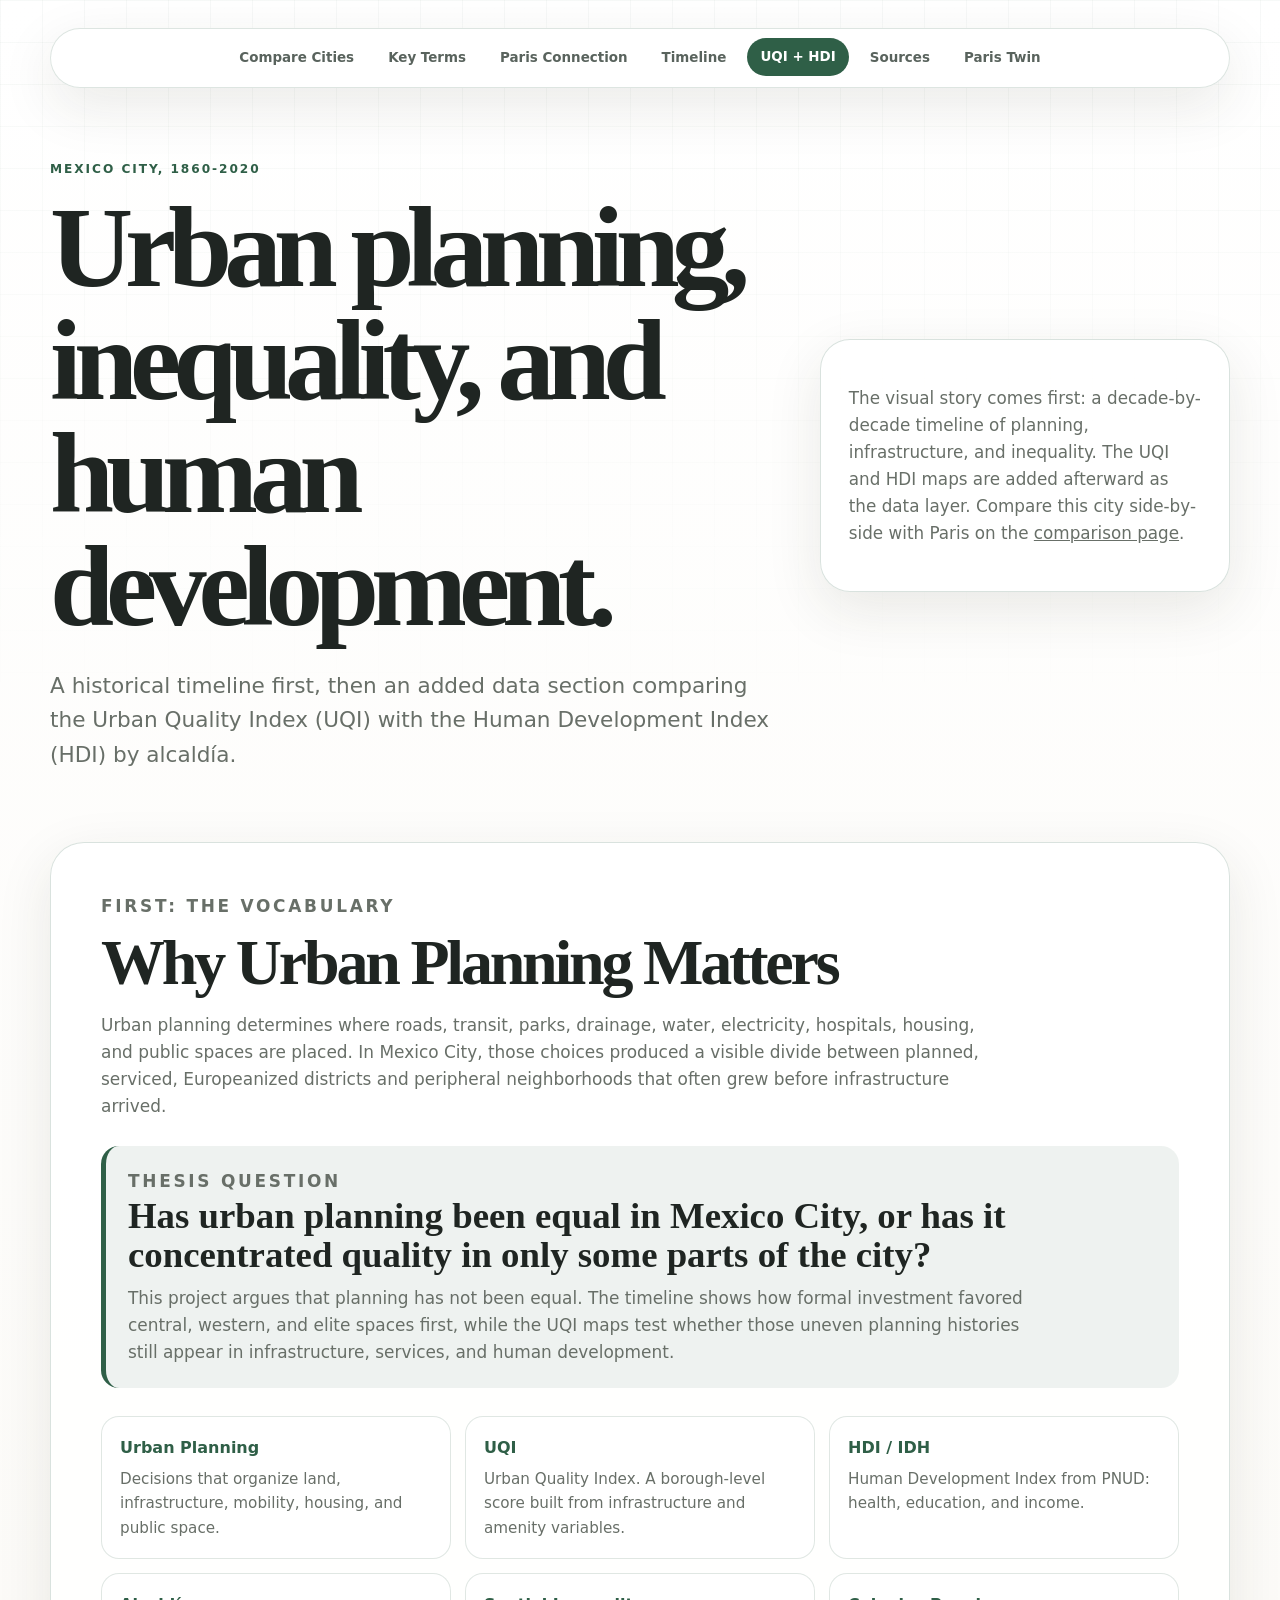
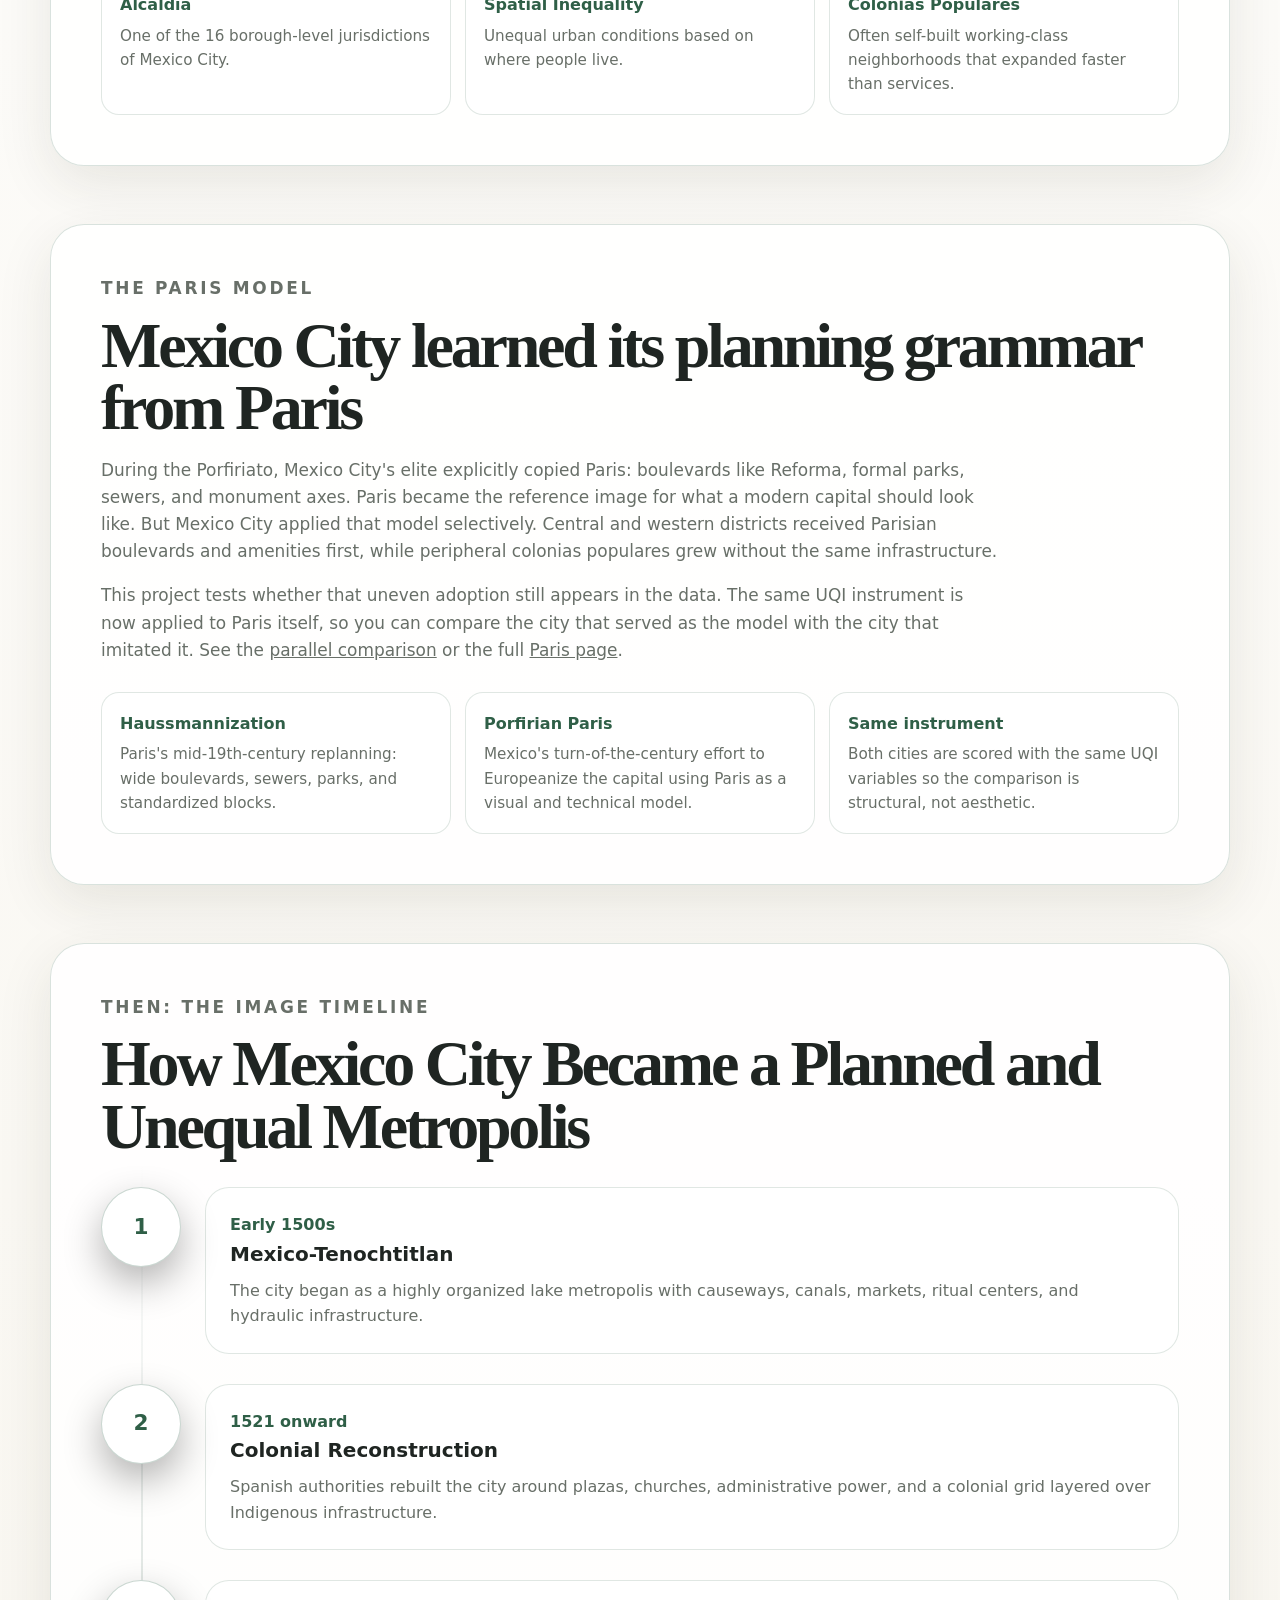
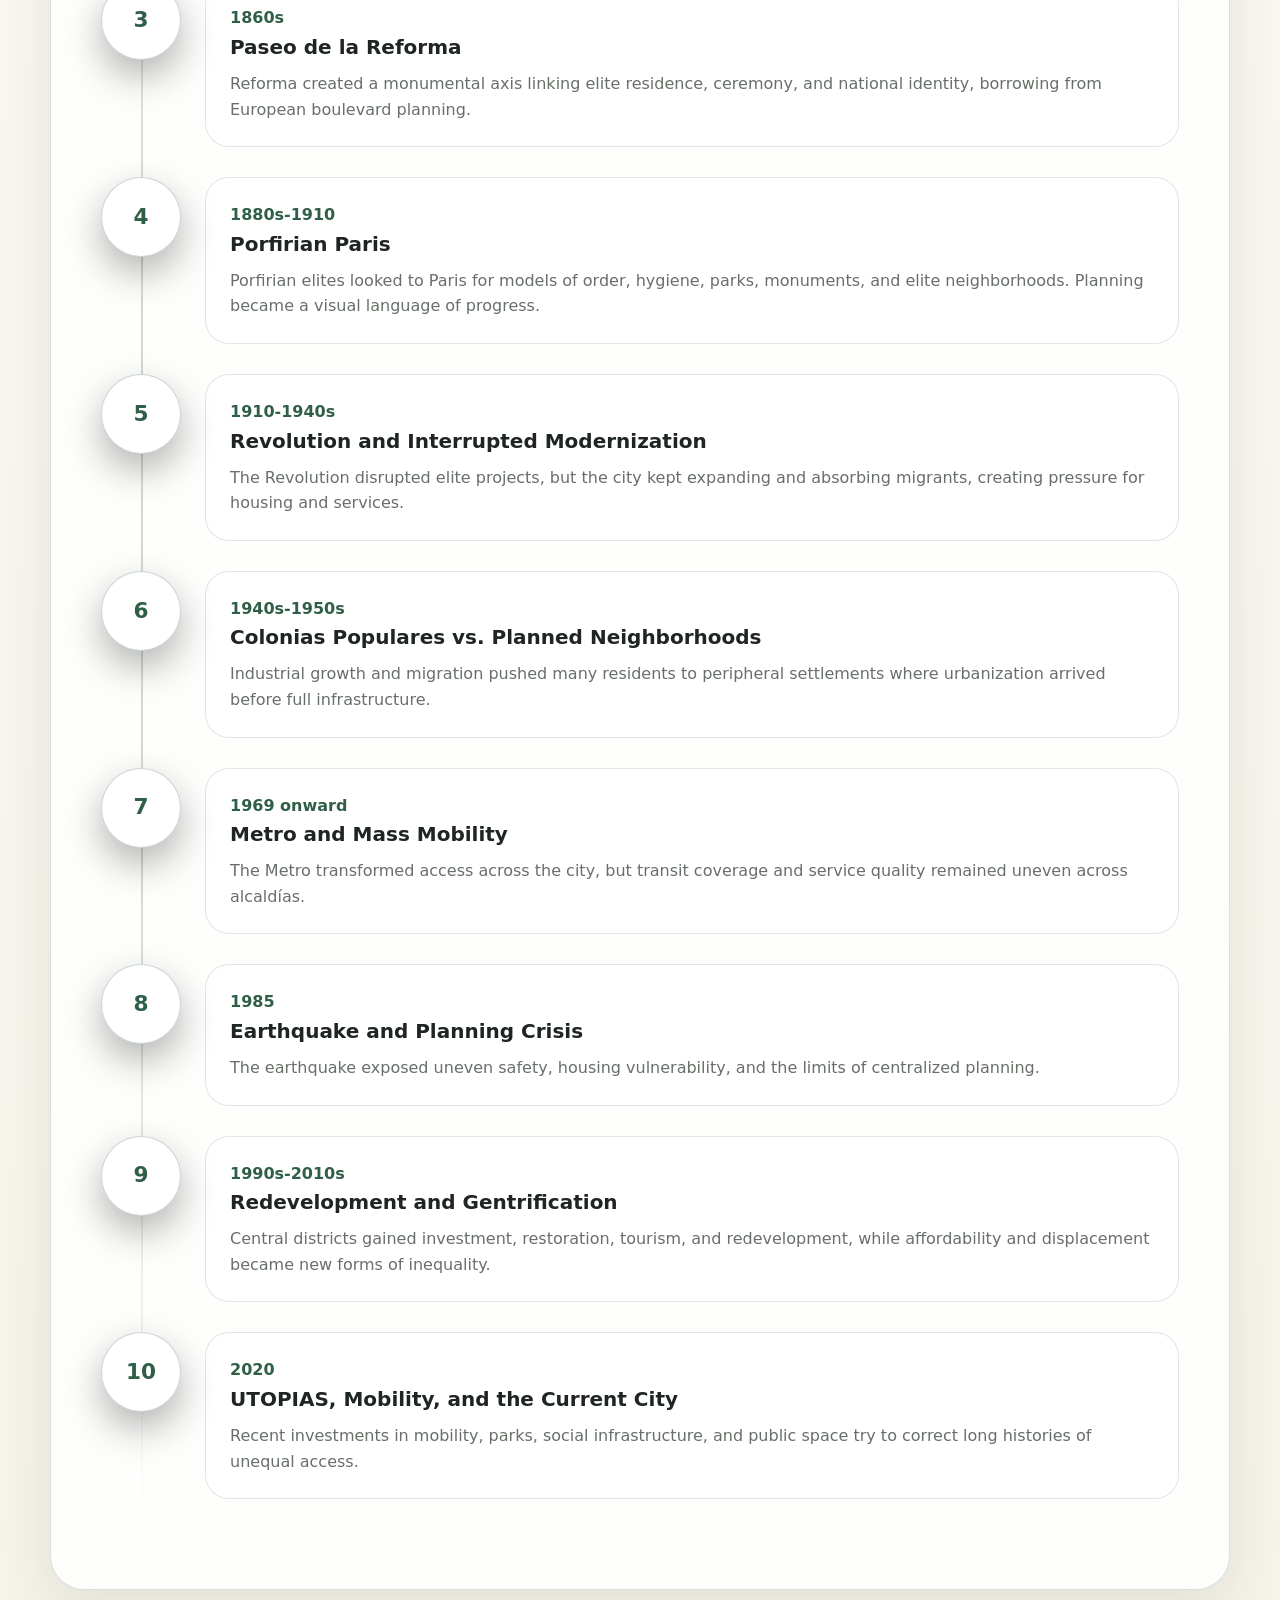
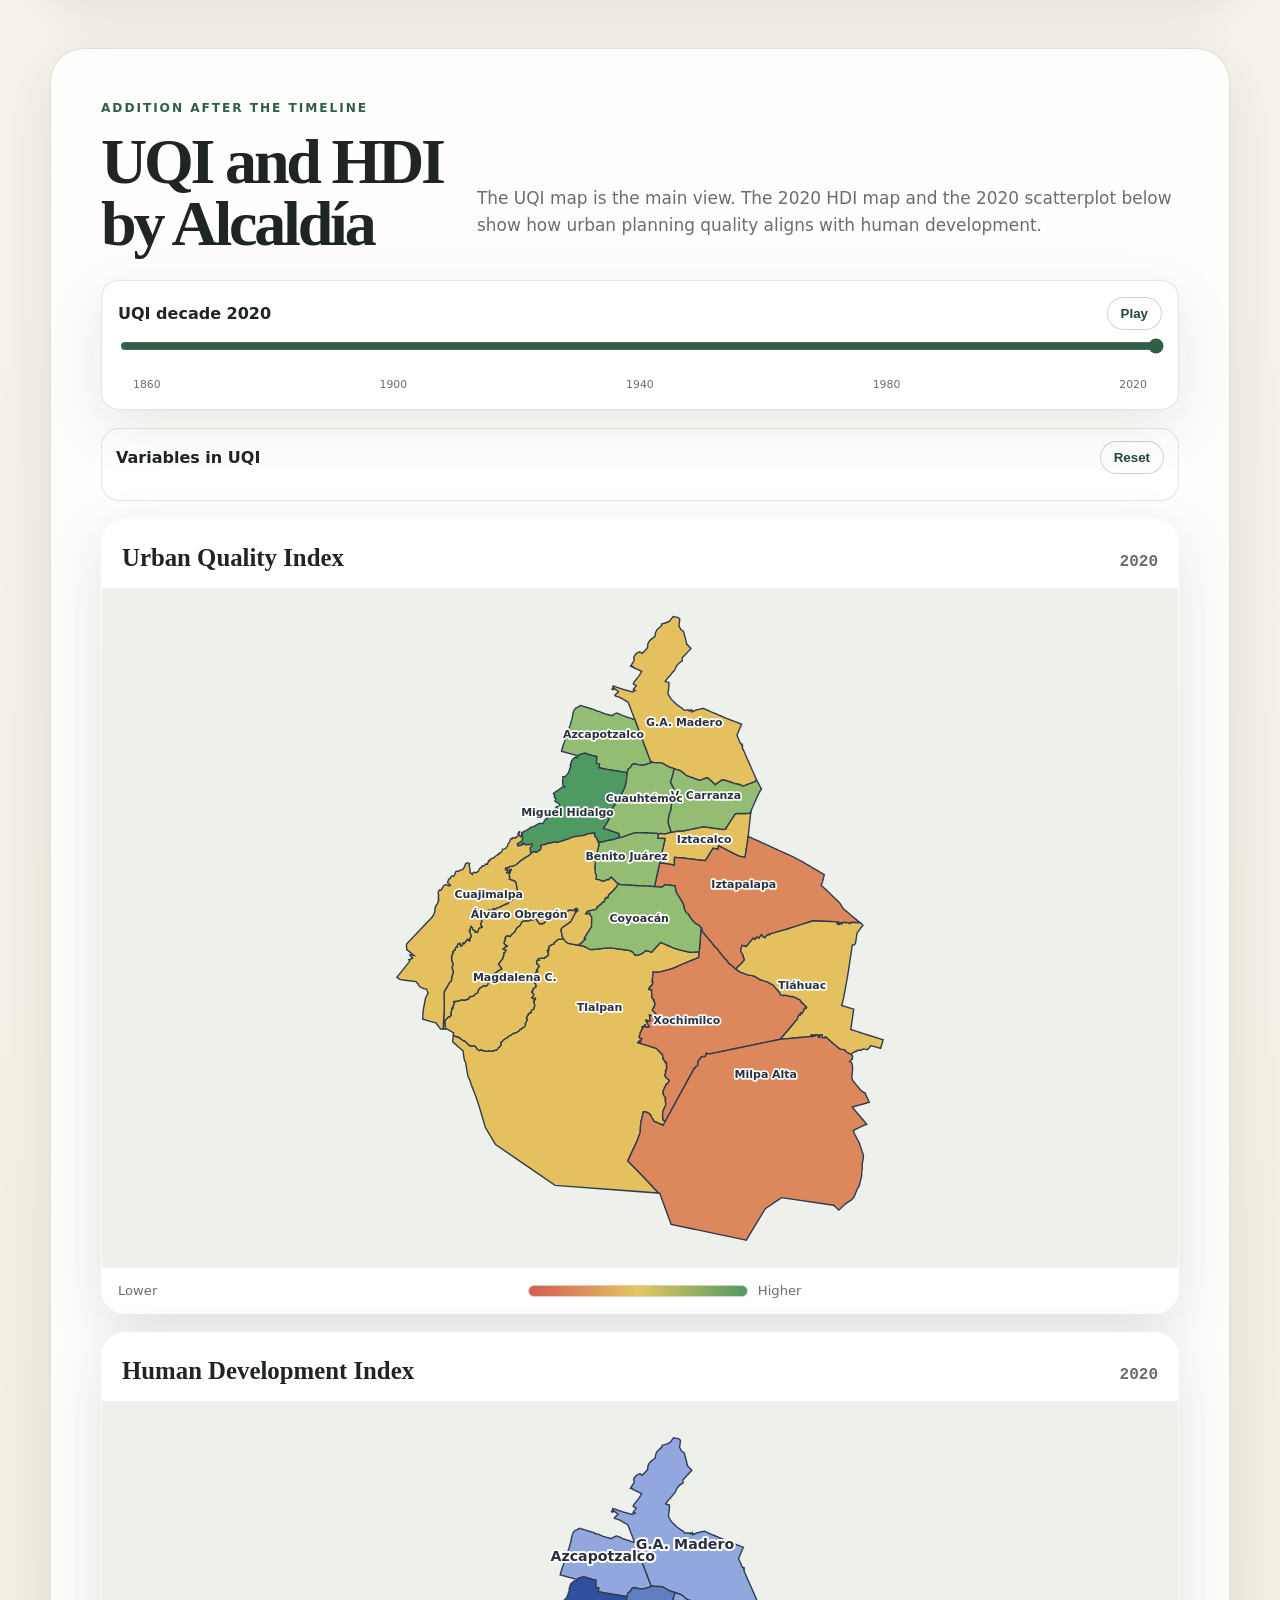
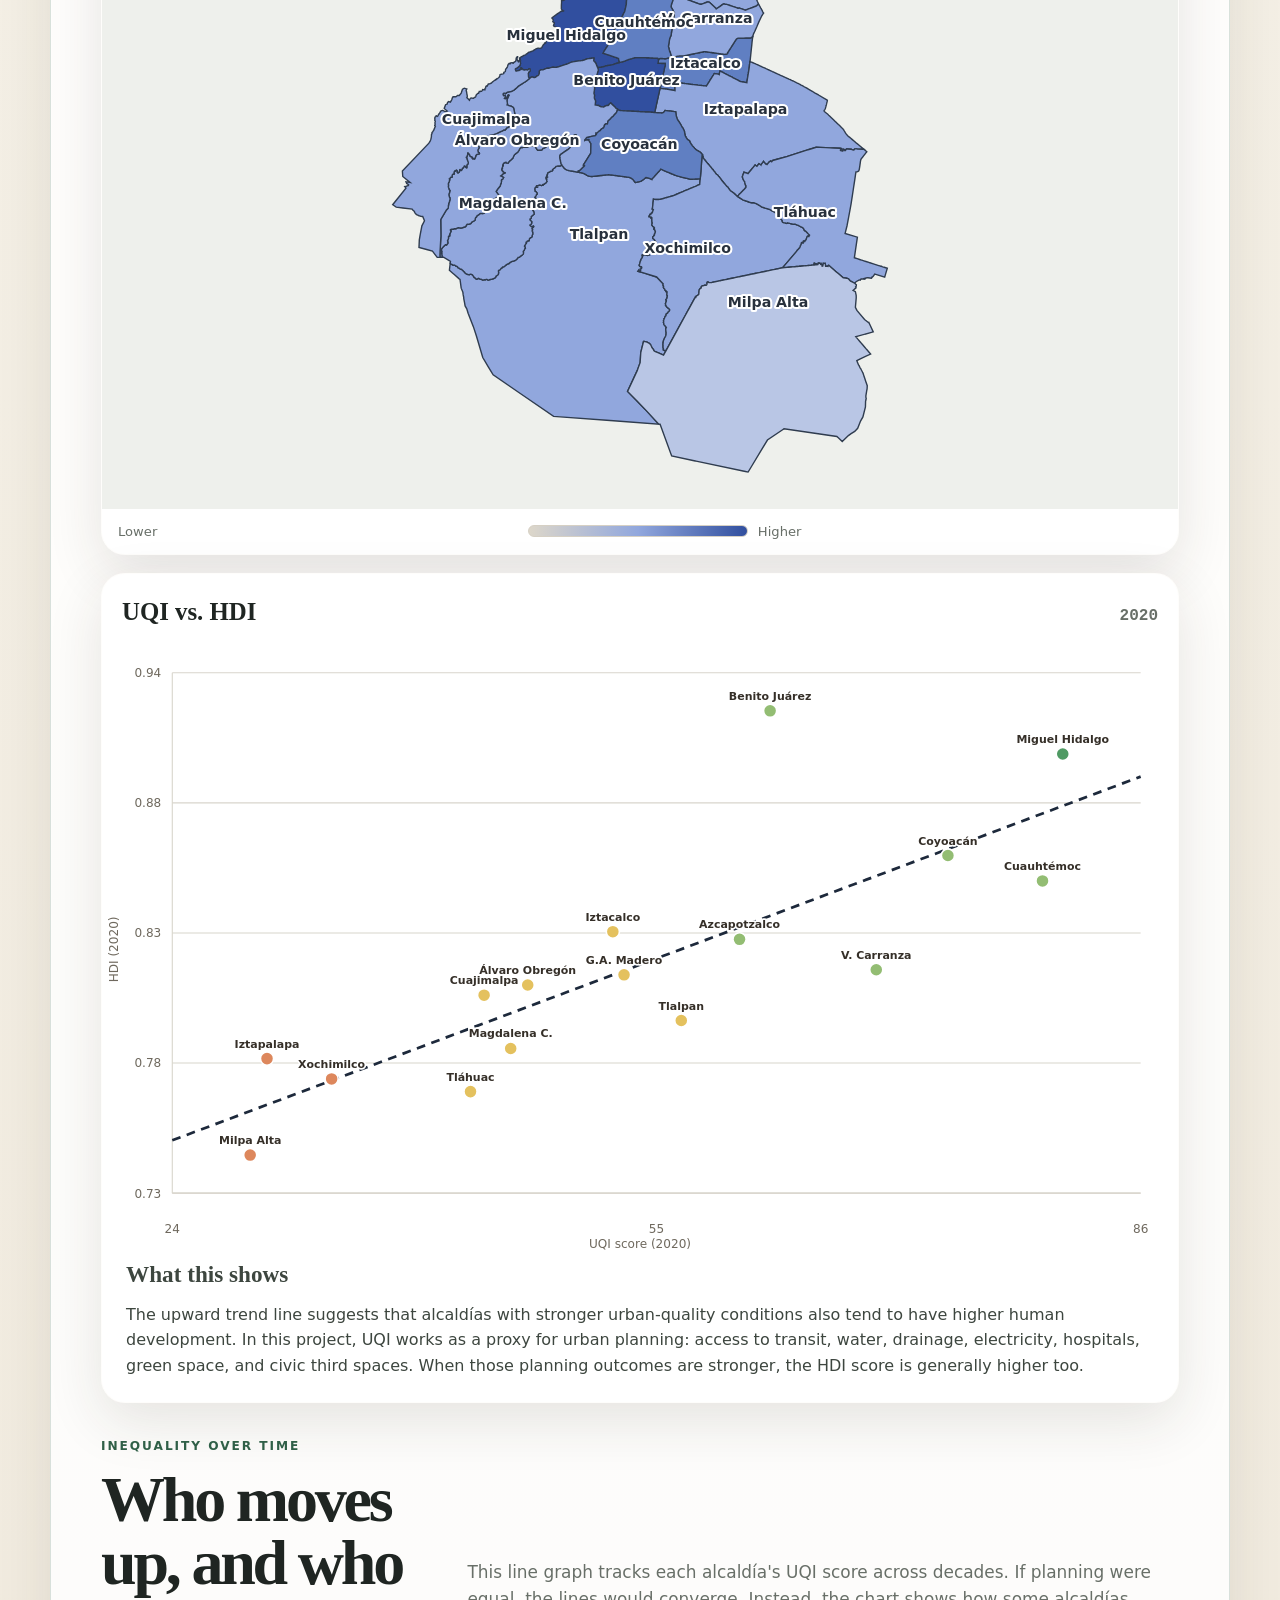
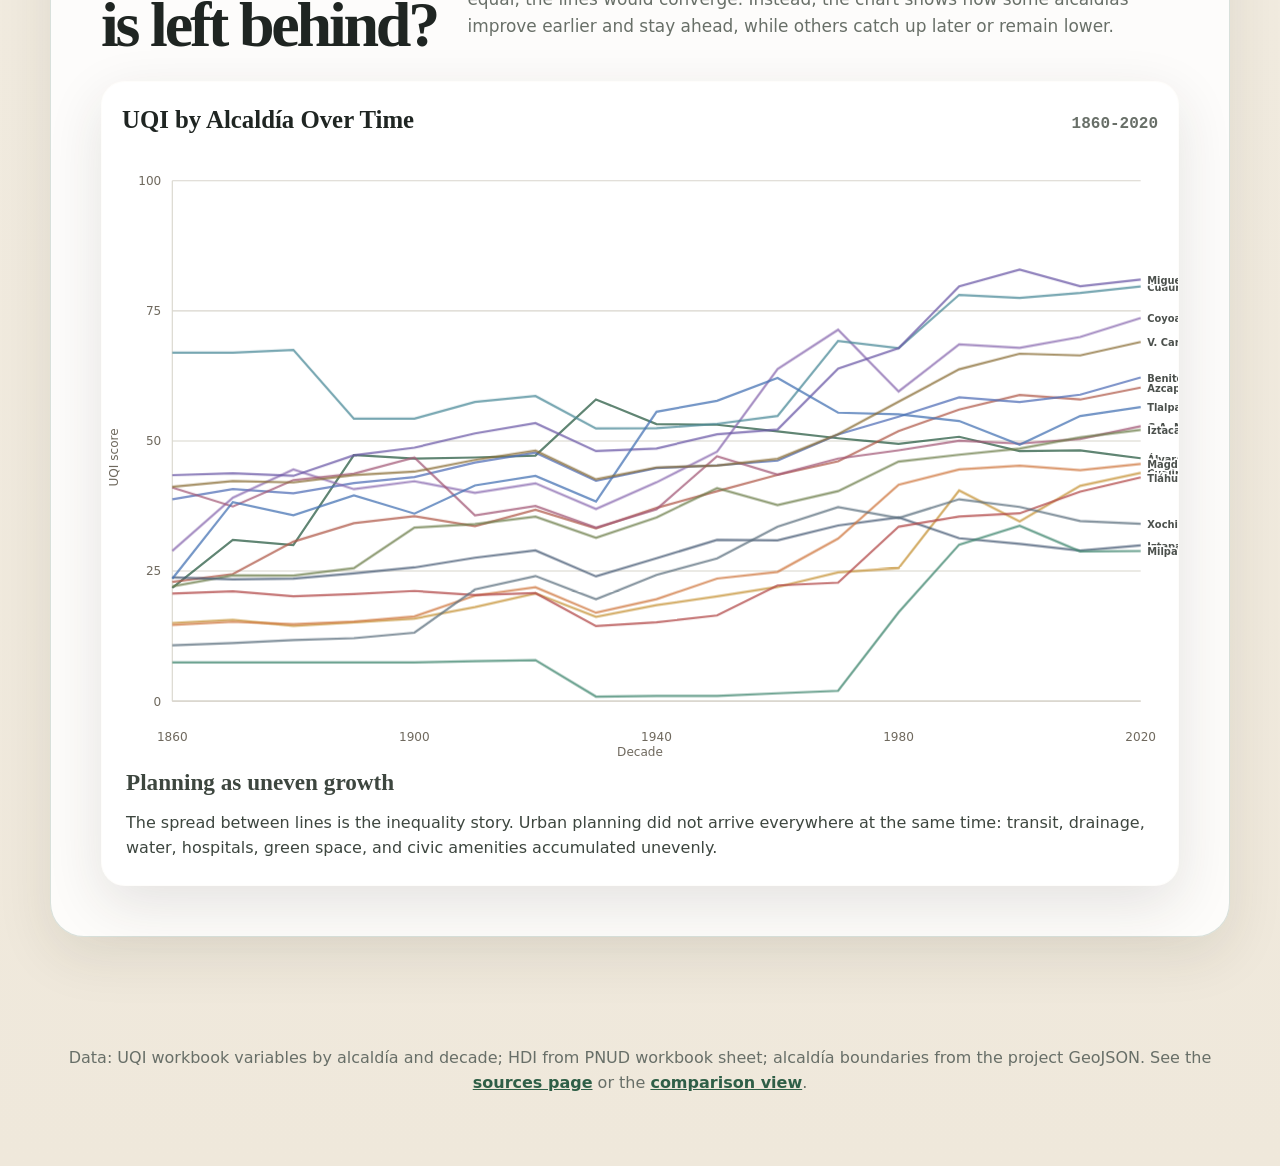
==== cdmx/index.html @ 42c541e8 "Mexico City and Paris comparison site" ====
<!doctype html>
<html lang="en">
<head>
  <meta charset="utf-8">
  <meta name="viewport" content="width=device-width, initial-scale=1">
  <title>Mexico City Urban Planning Timeline + UQI/HDI</title>
  <link rel="stylesheet" href="../styles.css">
</head>
<body>
  <header class="hero" id="top">
    <nav class="topbar" aria-label="Page navigation">
      <a href="../">Compare Cities</a>
      <a href="#intro">Key Terms</a>
      <a href="#paris-link">Paris Connection</a>
      <a href="#timeline">Timeline</a>
      <a href="#index-lab">UQI + HDI</a>
      <a href="sources.html">Sources</a>
      <a href="../paris/">Paris Twin</a>
    </nav>
    <div class="hero-grid reveal">
      <div>
        <p class="eyebrow">Mexico City, 1860-2020</p>
        <h1>Urban planning, inequality, and human development.</h1>
        <p class="hero-copy">A historical timeline first, then an added data section comparing the Urban Quality Index (UQI) with the Human Development Index (HDI) by alcaldía.</p>
      </div>
      <aside class="hero-panel">
        <p>The visual story comes first: a decade-by-decade timeline of planning, infrastructure, and inequality. The UQI and HDI maps are added afterward as the data layer. Compare this city side-by-side with Paris on the <a href="../">comparison page</a>.</p>
      </aside>
    </div>
  </header>

  <main>
    <section class="thesis reveal" id="intro">
      <p class="eyebrow">First: the vocabulary</p>
      <h2>Why Urban Planning Matters</h2>
      <p>Urban planning determines where roads, transit, parks, drainage, water, electricity, hospitals, housing, and public spaces are placed. In Mexico City, those choices produced a visible divide between planned, serviced, Europeanized districts and peripheral neighborhoods that often grew before infrastructure arrived.</p>
      <div class="research-question">
        <p class="eyebrow">Thesis question</p>
        <h3>Has urban planning been equal in Mexico City, or has it concentrated quality in only some parts of the city?</h3>
        <p>This project argues that planning has not been equal. The timeline shows how formal investment favored central, western, and elite spaces first, while the UQI maps test whether those uneven planning histories still appear in infrastructure, services, and human development.</p>
      </div>
      <div class="terms-grid">
        <article><strong>Urban Planning</strong><span>Decisions that organize land, infrastructure, mobility, housing, and public space.</span></article>
        <article><strong>UQI</strong><span>Urban Quality Index. A borough-level score built from infrastructure and amenity variables.</span></article>
        <article><strong>HDI / IDH</strong><span>Human Development Index from PNUD: health, education, and income.</span></article>
        <article><strong>Alcaldía</strong><span>One of the 16 borough-level jurisdictions of Mexico City.</span></article>
        <article><strong>Spatial Inequality</strong><span>Unequal urban conditions based on where people live.</span></article>
        <article><strong>Colonias Populares</strong><span>Often self-built working-class neighborhoods that expanded faster than services.</span></article>
      </div>
    </section>

    <section class="thesis reveal paris-connection" id="paris-link">
      <p class="eyebrow">The Paris model</p>
      <h2>Mexico City learned its planning grammar from Paris</h2>
      <p>During the Porfiriato, Mexico City's elite explicitly copied Paris: boulevards like Reforma, formal parks, sewers, and monument axes. Paris became the reference image for what a modern capital should look like. But Mexico City applied that model selectively. Central and western districts received Parisian boulevards and amenities first, while peripheral colonias populares grew without the same infrastructure.</p>
      <p>This project tests whether that uneven adoption still appears in the data. The same UQI instrument is now applied to Paris itself, so you can compare the city that served as the model with the city that imitated it. See the <a href="../">parallel comparison</a> or the full <a href="../paris/">Paris page</a>.</p>
      <div class="terms-grid">
        <article><strong>Haussmannization</strong><span>Paris's mid-19th-century replanning: wide boulevards, sewers, parks, and standardized blocks.</span></article>
        <article><strong>Porfirian Paris</strong><span>Mexico's turn-of-the-century effort to Europeanize the capital using Paris as a visual and technical model.</span></article>
        <article><strong>Same instrument</strong><span>Both cities are scored with the same UQI variables so the comparison is structural, not aesthetic.</span></article>
      </div>
    </section>

    <section class="timeline-section" id="timeline">
      <p class="eyebrow">Then: the image timeline</p>
      <h2>How Mexico City Became a Planned and Unequal Metropolis</h2>
      <div class="timeline">
        <article class="timeline-card reveal"><div class="marker">1</div><div class="content"><span>Early 1500s</span><h3>Mexico-Tenochtitlan</h3><p>The city began as a highly organized lake metropolis with causeways, canals, markets, ritual centers, and hydraulic infrastructure.</p><figure><img src="../Painting_of_Tenochtitlan-Tlatelolco_on_Lake_Texcoco_(9755215791).jpg" alt="Mexico-Tenochtitlan"><figcaption>Tenochtitlan was already an engineered urban system before Spanish rule.</figcaption></figure></div></article>
        <article class="timeline-card reveal"><div class="marker">2</div><div class="content"><span>1521 onward</span><h3>Colonial Reconstruction</h3><p>Spanish authorities rebuilt the city around plazas, churches, administrative power, and a colonial grid layered over Indigenous infrastructure.</p><figure><img src="../El_templo_mayor_en_Tenochtitlan.png" alt="Colonial Reconstruction"><figcaption>Colonial reconstruction layered Spanish power over Indigenous urban foundations.</figcaption></figure></div></article>
        <article class="timeline-card reveal"><div class="marker">3</div><div class="content"><span>1860s</span><h3>Paseo de la Reforma</h3><p>Reforma created a monumental axis linking elite residence, ceremony, and national identity, borrowing from European boulevard planning.</p><figure><img src="../Screenshot 2026-05-22 at 9.09.22 a.m..png" alt="Paseo de la Reforma"><figcaption>Reforma translated European boulevard ideals into Mexican national symbolism.</figcaption></figure></div></article>
        <article class="timeline-card feature-card reveal"><div class="marker">4</div><div class="content"><span>1880s-1910</span><h3>Porfirian Paris</h3><p>Porfirian elites looked to Paris for models of order, hygiene, parks, monuments, and elite neighborhoods. Planning became a visual language of progress.</p><figure><img src="../download.jpg" alt="Porfirian Paris"><figcaption>Europeanized architecture and formal public space marked elite modernization.</figcaption></figure></div></article>
        <article class="timeline-card reveal"><div class="marker">5</div><div class="content"><span>1910-1940s</span><h3>Revolution and Interrupted Modernization</h3><p>The Revolution disrupted elite projects, but the city kept expanding and absorbing migrants, creating pressure for housing and services.</p><figure><img src="../download copy 2.jpg" alt="Revolution and Interrupted Modernization"><figcaption>Modernization continued unevenly through instability and rapid growth.</figcaption></figure></div></article>
        <article class="timeline-card reveal"><div class="marker">6</div><div class="content"><span>1940s-1950s</span><h3>Colonias Populares vs. Planned Neighborhoods</h3><p>Industrial growth and migration pushed many residents to peripheral settlements where urbanization arrived before full infrastructure.</p><figure><img src="../Iztapalapa-rooftops.jpg" alt="Colonias Populares vs. Planned Neighborhoods"><figcaption>Peripheral growth made inequality visible in the urban fabric.</figcaption></figure></div></article>
        <article class="timeline-card reveal"><div class="marker">7</div><div class="content"><span>1969 onward</span><h3>Metro and Mass Mobility</h3><p>The Metro transformed access across the city, but transit coverage and service quality remained uneven across alcaldías.</p><figure><img src="../download-1 copy 4.jpg" alt="Metro and Mass Mobility"><figcaption>Mass transit became one of the clearest tools of urban integration.</figcaption></figure></div></article>
        <article class="timeline-card reveal"><div class="marker">8</div><div class="content"><span>1985</span><h3>Earthquake and Planning Crisis</h3><p>The earthquake exposed uneven safety, housing vulnerability, and the limits of centralized planning.</p><figure><img src="../download copy 5.jpg" alt="Earthquake and Planning Crisis"><figcaption>Disaster made urban vulnerability impossible to ignore.</figcaption></figure></div></article>
        <article class="timeline-card reveal"><div class="marker">9</div><div class="content"><span>1990s-2010s</span><h3>Redevelopment and Gentrification</h3><p>Central districts gained investment, restoration, tourism, and redevelopment, while affordability and displacement became new forms of inequality.</p><figure><img src="../Condesa.jpg" alt="Redevelopment and Gentrification"><figcaption>Amenity-rich neighborhoods became desirable but unequal spaces.</figcaption></figure></div></article>
        <article class="timeline-card reveal"><div class="marker">10</div><div class="content"><span>2020</span><h3>UTOPIAS, Mobility, and the Current City</h3><p>Recent investments in mobility, parks, social infrastructure, and public space try to correct long histories of unequal access.</p><figure><img src="../download copy 6.jpg" alt="UTOPIAS, Mobility, and the Current City"><figcaption>New infrastructure increasingly targets peripheral access gaps.</figcaption></figure></div></article>
      </div>
    </section>

    <section class="lab reveal" id="index-lab">
      <div class="section-head">
        <div><p class="eyebrow">Addition after the timeline</p><h2>UQI and HDI by Alcaldía</h2></div>
        <p>The UQI map is the main view. The 2020 HDI map and the 2020 scatterplot below show how urban planning quality aligns with human development.</p>
      </div>
      <div class="control-block map-slider sticky-slider"><div class="slider-heading"><label for="decadeSlider">UQI decade <strong id="decadeLabel">2020</strong></label><button id="playDecades" type="button">Play</button></div><input id="decadeSlider" type="range" min="0" max="16" value="16" step="1"><div id="decadeTicks" class="ticks"></div></div>
      <details class="variables-drawer">
        <summary>Variables in UQI <button id="resetVariables" type="button">Reset</button></summary>
        <div id="variableControls" class="variable-grid variable-grid-compact"></div>
      </details>
      <article class="viz-card big-map-card"><div class="viz-title"><h3>Urban Quality Index</h3><span id="uqiMapLabel">2020</span></div><div id="uqiMap" class="svg-frame big-map"></div><div class="legend"><span>Lower</span><div class="uqi-gradient"></div><span>Higher</span></div></article>
      <article class="viz-card hdi-section"><div class="viz-title"><h3>Human Development Index</h3><span id="hdiMapLabel">2020</span></div><div id="hdiMap" class="svg-frame"></div><div class="legend"><span>Lower</span><div class="hdi-gradient"></div><span>Higher</span></div></article>
      <article class="viz-card scatter-card"><div class="viz-title"><h3>UQI vs. HDI</h3><span id="scatterLabel">2020</span></div><div id="scatterPlot" class="chart-frame"></div><div class="interpretation"><h3>What this shows</h3><p>The upward trend line suggests that alcaldías with stronger urban-quality conditions also tend to have higher human development. In this project, UQI works as a proxy for urban planning: access to transit, water, drainage, electricity, hospitals, green space, and civic third spaces. When those planning outcomes are stronger, the HDI score is generally higher too.</p></div></article>
      <section class="inequality-section">
        <div class="section-head">
          <div><p class="eyebrow">Inequality over time</p><h2>Who moves up, and who is left behind?</h2></div>
          <p>This line graph tracks each alcaldía's UQI score across decades. If planning were equal, the lines would converge. Instead, the chart shows how some alcaldías improve earlier and stay ahead, while others catch up later or remain lower.</p>
        </div>
        <article class="viz-card"><div class="viz-title"><h3>UQI by Alcaldía Over Time</h3><span>1860-2020</span></div><div id="uqiLineChart" class="chart-frame"></div><div class="interpretation"><h3>Planning as uneven growth</h3><p>The spread between lines is the inequality story. Urban planning did not arrive everywhere at the same time: transit, drainage, water, hospitals, green space, and civic amenities accumulated unevenly.</p></div></article>
      </section>
    </section>
  </main>
  <footer><p>Data: UQI workbook variables by alcaldía and decade; HDI from PNUD workbook sheet; alcaldía boundaries from the project GeoJSON. See the <a href="sources.html">sources page</a> or the <a href="../">comparison view</a>.</p></footer>
  <div id="tooltip" role="status" aria-live="polite"></div>
  <script src="../js/city-lab.js"></script>
  <script src="script.js"></script>
</body>
</html>
---- styles.css ----
:root{--bg:#11100e;--panel:#1c1814;--panel-strong:#251e18;--text:#f4eadb;--muted:#c9b99f;--accent:#d4a657;--accent-dark:#8c5d2b;--line:rgba(212,166,87,.32);--paper:#f7f1e6;--ink:#201f1a;--paper-muted:#6f695e;--shadow:0 24px 80px rgba(0,0,0,.35);--red:#c9544d;--yellow:#e4c15e;--green:#4f9a63;--blue:#5571b8}*{box-sizing:border-box}html{scroll-behavior:smooth}body{margin:0;background:radial-gradient(circle at top left,rgba(212,166,87,.16),transparent 32rem),linear-gradient(180deg,#15110d 0%,var(--bg) 35%,#0c0b0a 100%);color:var(--text);font-family:ui-sans-serif,system-ui,-apple-system,BlinkMacSystemFont,"Segoe UI",sans-serif;line-height:1.6}body::before{content:"";position:fixed;inset:0;pointer-events:none;background-image:linear-gradient(rgba(244,234,219,.035) 1px,transparent 1px),linear-gradient(90deg,rgba(244,234,219,.035) 1px,transparent 1px);background-size:42px 42px;mask-image:linear-gradient(to bottom,rgba(0,0,0,.7),transparent 80%)}a{color:inherit}.hero,main,footer{width:min(1180px,calc(100% - 36px));margin-inline:auto}.hero{min-height:82vh;padding:28px 0 70px}.topbar{position:sticky;top:14px;z-index:20;display:flex;gap:8px;flex-wrap:wrap;justify-content:center;padding:10px;margin-bottom:72px;border:1px solid rgba(244,234,219,.12);border-radius:999px;background:rgba(17,16,14,.78);backdrop-filter:blur(18px);box-shadow:var(--shadow)}.topbar a{padding:8px 13px;border-radius:999px;color:var(--muted);font-size:.84rem;font-weight:800;text-decoration:none;transition:color 180ms ease,background 180ms ease,transform 180ms ease}.topbar a:hover,.topbar a.active{color:#17120d;background:var(--accent);transform:translateY(-1px)}.hero-grid{display:grid;grid-template-columns:minmax(0,1.1fr) minmax(280px,.62fr);gap:42px;align-items:center}.eyebrow{margin:0 0 12px;color:var(--accent);font-size:.76rem;font-weight:900;letter-spacing:.16em;text-transform:uppercase}h1,h2{margin:0;font-family:Georgia,"Times New Roman",serif;line-height:.98}h1{max-width:850px;font-size:clamp(3.2rem,9vw,7.4rem);letter-spacing:-.07em}h2{font-size:clamp(2rem,5vw,4.1rem);letter-spacing:-.05em}h3{margin:0 0 8px;font-size:1.25rem}.hero-copy{max-width:760px;margin:26px 0 0;color:var(--muted);font-size:clamp(1rem,1.9vw,1.35rem)}.hero-panel{padding:28px;border:1px solid rgba(212,166,87,.28);border-radius:30px;background:linear-gradient(135deg,rgba(212,166,87,.15),rgba(28,24,20,.92));box-shadow:var(--shadow);color:var(--muted);font-size:1.05rem}.thesis,.lab,.timeline-section{position:relative;margin-bottom:58px;padding:clamp(24px,5vw,50px);border:1px solid rgba(212,166,87,.28);border-radius:34px;background:linear-gradient(135deg,rgba(212,166,87,.12),rgba(28,24,20,.92));box-shadow:var(--shadow)}.thesis p,.timeline-section>p,.section-head>p{max-width:900px;color:var(--muted);font-size:1.06rem}.terms-grid{display:grid;grid-template-columns:repeat(3,minmax(0,1fr));gap:14px;margin-top:28px}.terms-grid article{padding:18px;border:1px solid rgba(244,234,219,.12);border-radius:18px;background:rgba(255,255,255,.035)}.terms-grid strong{display:block;color:var(--accent);margin-bottom:6px}.terms-grid span{display:block;color:var(--muted);font-size:.95rem}.timeline{position:relative;padding:28px 0 10px}.timeline::before{content:"";position:absolute;top:0;bottom:0;left:40px;width:2px;background:linear-gradient(180deg,transparent,var(--line),var(--line),transparent)}.timeline-card{position:relative;display:grid;grid-template-columns:80px minmax(0,1fr);gap:24px;margin-bottom:30px}.marker{position:sticky;top:92px;z-index:3;display:grid;width:80px;height:80px;place-items:center;border:1px solid rgba(212,166,87,.4);border-radius:50%;background:var(--panel-strong);color:var(--accent);font-size:1.35rem;font-weight:900;box-shadow:0 16px 38px rgba(0,0,0,.3)}.content{padding:24px;border:1px solid rgba(244,234,219,.12);border-radius:24px;background:rgba(255,255,255,.035)}.content span{color:var(--accent);font-weight:900}.content p{margin:0;color:var(--muted)}.section-head{display:flex;justify-content:space-between;gap:28px;align-items:end;margin-bottom:24px}.controls-card{display:grid;grid-template-columns:1fr minmax(180px,.35fr);gap:16px;margin-bottom:18px}.control-block{padding:16px;border:1px solid rgba(244,234,219,.12);border-radius:18px;background:rgba(255,255,255,.04)}.variables-block{grid-column:1/-1}.control-row{display:flex;justify-content:space-between;gap:12px;align-items:center}label{display:block;font-weight:900;margin-bottom:10px}button,select{border:1px solid rgba(244,234,219,.18);background:#f7f1e6;color:#201f1a;border-radius:999px;padding:8px 13px;font-weight:900}input[type=range]{width:100%;accent-color:var(--accent)}.ticks{display:flex;justify-content:space-between;color:var(--muted);font-size:.68rem;margin-top:8px}.variable-grid{display:grid;grid-template-columns:repeat(2,minmax(0,1fr));gap:10px;margin-top:14px}.variable-toggle{display:grid;grid-template-columns:auto 1fr;gap:10px;padding:10px;border:1px solid rgba(244,234,219,.12);border-radius:14px;background:rgba(0,0,0,.14)}.variable-toggle input{margin-top:4px;accent-color:var(--accent)}.variable-toggle span{display:block;font-weight:900}.variable-toggle small,.method-note{display:block;color:var(--muted);font-size:.78rem;line-height:1.35;margin-top:3px}.method-note{font-style:italic}.map-grid,.analysis-grid{display:grid;grid-template-columns:1fr 1fr;gap:18px;margin-top:18px}.viz-card{overflow:hidden;border:1px solid rgba(244,234,219,.12);border-radius:24px;background:var(--paper);color:var(--ink);box-shadow:0 18px 60px rgba(0,0,0,.25)}.viz-title{display:flex;justify-content:space-between;gap:16px;align-items:baseline;padding:18px 20px 10px}.viz-title h3{margin:0;font-family:Georgia,"Times New Roman",serif;font-size:1.55rem}.viz-title span{font-family:ui-monospace,SFMono-Regular,Menlo,monospace;color:var(--paper-muted);font-weight:900}.svg-frame{min-height:470px;background:#eef0ec}.chart-frame{min-height:430px;background:#fff}.svg-frame svg,.chart-frame svg{display:block;width:100%;height:auto}.legend{display:grid;grid-template-columns:auto minmax(120px,220px) auto;gap:10px;align-items:center;padding:12px 16px;color:var(--paper-muted);font-size:.82rem}.uqi-gradient{height:12px;border-radius:999px;background:linear-gradient(90deg,var(--red),var(--yellow),var(--green));border:1px solid #d6d0c4}.hdi-gradient{height:12px;border-radius:999px;background:linear-gradient(90deg,#ddd7ca,#91a7dd,#314f9f);border:1px solid #d6d0c4}.alcaldia-path{stroke:#2f3c4f;stroke-width:1.4;vector-effect:non-scaling-stroke;cursor:pointer;transition:fill .18s,stroke-width .18s}.alcaldia-path:hover{stroke:#0d1726;stroke-width:3}.map-label{font-size:10px;font-weight:900;fill:#28313d;text-anchor:middle;paint-order:stroke;stroke:#fff;stroke-width:3px;stroke-linejoin:round}.grid,.axis{stroke:#d8d5cc;stroke-width:1}.axis-label{fill:#6f695e;font-size:11px}.scatter-dot{stroke:#fff;stroke-width:1.5;cursor:pointer}.note{font-size:.9rem;color:#7b7569!important}.ranking-item{display:flex;justify-content:space-between;border-top:1px solid #e1dbcf;padding:8px 0;color:#4f4a42}footer{padding:34px 0 54px;color:var(--muted);text-align:center}.reveal{opacity:0;transform:translateY(28px);transition:opacity 700ms ease,transform 700ms ease}.reveal.visible{opacity:1;transform:translateY(0)}#tooltip{position:fixed;z-index:30;pointer-events:none;display:none;max-width:310px;padding:10px 12px;border:1px solid #ddd5c8;border-radius:12px;background:#fff;color:#201f1a;box-shadow:0 12px 34px rgba(20,20,20,.18);font-size:.84rem;line-height:1.35}#tooltip strong{display:block;margin-bottom:4px}@media(max-width:960px){.hero-grid,.terms-grid,.map-grid,.analysis-grid,.controls-card,.variable-grid{grid-template-columns:1fr}.section-head{display:block}.timeline-card{grid-template-columns:54px 1fr}.marker{width:54px;height:54px}.timeline::before{left:27px}}
img{display:block;width:100%;height:100%;object-fit:cover}.hero-image,.timeline-card figure{margin:0;overflow:hidden;border:1px solid rgba(244,234,219,.13);background:#090807;box-shadow:var(--shadow)}.hero-image{border-radius:34px}.hero-image img{min-height:430px}.timeline-card figure{margin-top:18px;border-radius:20px}.timeline-card figure img{height:260px}.feature-card figure img{height:360px}figcaption{padding:12px 14px 14px;color:var(--muted);font-size:.86rem;line-height:1.4;background:rgba(9,8,7,.86)}.scatter-card{margin-top:18px}.scatter-card .note{padding:0 20px 18px}.controls-card{grid-template-columns:repeat(3,minmax(0,1fr))}.scatter-label{font-size:10px;font-weight:800;fill:#352f28;text-anchor:middle;paint-order:stroke;stroke:#fff;stroke-width:3px;stroke-linejoin:round}.scatter-card .chart-frame{min-height:520px}@media(max-width:960px){.controls-card{grid-template-columns:1fr}.timeline-card figure img,.feature-card figure img{height:240px}}

.slider-heading{display:flex;align-items:center;justify-content:space-between;gap:12px}.slider-heading label{margin-bottom:0}.map-grid{display:grid!important;grid-template-columns:minmax(0,1fr) minmax(0,1fr)!important;align-items:start}.map-grid .viz-card{min-width:0}.timeline-card figure,.hero-image{display:none!important}@media(max-width:720px){.map-grid{grid-template-columns:1fr!important}}

.single-control{grid-template-columns:1fr!important}.big-map-card,.hdi-section,.scatter-card{margin-top:18px}.big-map{min-height:650px}.hdi-section .svg-frame{min-height:520px}.scatter-card{overflow:visible}.interpretation{padding:0 24px 24px;color:#4f4a42}.interpretation h3{font-family:Georgia,"Times New Roman",serif;font-size:1.45rem;margin:0 0 8px}.interpretation p{margin:0;line-height:1.6}.trend-line{stroke:#1d293b;stroke-width:2.5;stroke-dasharray:8 6}.map-grid{display:block!important}.controls-card.single-control .variables-block{grid-column:1/-1}.chart-frame{min-height:560px}

.source-hero{min-height:58vh}.source-list{display:grid;grid-template-columns:repeat(2,minmax(0,1fr));gap:16px;margin-top:26px}.source-list article{padding:20px;border:1px solid rgba(244,234,219,.12);border-radius:20px;background:rgba(255,255,255,.04)}.source-list h3{color:var(--accent);margin:0 0 8px}.source-list p{margin:0;color:var(--muted)}footer a{color:var(--accent);font-weight:800}@media(max-width:960px){.source-list{grid-template-columns:1fr}}

.map-slider{margin:12px 0 18px!important}.single-control{margin-bottom:0!important}

/* White theme override */
:root{--bg:#f7f4ec;--panel:#ffffff;--panel-strong:#f1ece1;--text:#1f2522;--muted:#686f68;--accent:#2f5f47;--accent-dark:#244736;--line:rgba(47,95,71,.22);--paper:#ffffff;--ink:#1f2522;--paper-muted:#686f68;--shadow:0 18px 55px rgba(52,45,32,.10);--red:#d45b55;--yellow:#e5c760;--green:#4f9a63;--blue:#4d6fb4}body{background:linear-gradient(180deg,#fff 0%,#f7f4ec 48%,#efe8db 100%)!important;color:var(--text)!important}body::before{background-image:linear-gradient(rgba(47,95,71,.055) 1px,transparent 1px),linear-gradient(90deg,rgba(47,95,71,.055) 1px,transparent 1px)!important}.topbar{background:rgba(255,255,255,.88)!important;border-color:rgba(47,95,71,.16)!important}.topbar a{color:#59635d!important}.topbar a:hover,.topbar a.active{color:#fff!important;background:var(--accent)!important}.hero-panel,.thesis,.lab,.timeline-section{background:rgba(255,255,255,.86)!important;border-color:rgba(47,95,71,.18)!important;color:var(--text)!important}.hero-copy,.hero-panel,.thesis p,.timeline-section>p,.section-head>p,.content p,.terms-grid span,.variable-toggle small,.method-note,footer{color:var(--muted)!important}.content,.terms-grid article,.control-block,.variable-toggle,.source-list article{background:#fff!important;border-color:rgba(47,95,71,.15)!important}.marker{background:#fff!important;color:var(--accent)!important;border-color:rgba(47,95,71,.25)!important}.viz-card{box-shadow:0 18px 55px rgba(52,45,32,.12)!important}.svg-frame{background:#eef2ed!important}.eyebrow,.terms-grid strong,.source-list h3,footer a{color:var(--accent)!important}button,select{background:#fff!important;color:var(--accent-dark)!important;border-color:rgba(47,95,71,.25)!important}figcaption{background:#fff!important;color:var(--muted)!important}.hero-image,.timeline-card figure{background:#fff!important;border-color:rgba(47,95,71,.15)!important}.interpretation{color:#3d463f!important}

.research-question{margin:26px 0;padding:22px;border-left:5px solid var(--accent);border-radius:18px;background:rgba(47,95,71,.08)}.research-question h3{font-family:Georgia,"Times New Roman",serif;font-size:clamp(1.45rem,3vw,2.3rem);line-height:1.08;margin:0 0 10px}.research-question p{margin:0!important}.inequality-section{margin-top:34px}.uqi-line{fill:none;stroke-width:2;opacity:.76;cursor:pointer}.uqi-line:hover{stroke-width:4;opacity:1}.line-label{font-size:9px;font-weight:800;fill:#4c514d;paint-order:stroke;stroke:#fff;stroke-width:3px;stroke-linejoin:round}.inequality-section .chart-frame{min-height:580px}

.compare-shell{width:min(1180px,calc(100% - 36px));margin:0 auto 58px}.compare-hero{min-height:auto;padding-bottom:36px}.compare-toolbar{margin-bottom:24px;display:flex;flex-direction:column;gap:12px}.sticky-slider{position:sticky;top:72px;z-index:12;padding:16px;border:1px solid rgba(47,95,71,.18);border-radius:18px;background:rgba(255,255,255,.96);backdrop-filter:blur(12px);box-shadow:var(--shadow)}.lab .sticky-slider,.compare-toolbar .sticky-slider{top:72px}.variables-drawer{border:1px solid rgba(47,95,71,.15);border-radius:18px;background:#fff;padding:0 14px 14px}.variables-drawer summary{cursor:pointer;font-weight:900;padding:12px 0;list-style:none;display:flex;align-items:center;justify-content:space-between;gap:12px}.variables-drawer summary::-webkit-details-marker{display:none}.variables-drawer[open] summary{margin-bottom:8px;border-bottom:1px solid rgba(47,95,71,.12);padding-bottom:12px}.variable-grid-compact{display:grid;grid-template-columns:repeat(3,minmax(0,1fr));gap:8px;max-height:180px;overflow-y:auto;padding-right:4px}.variable-toggle-compact{padding:8px 10px;align-items:center}.variable-toggle-compact span{font-size:.88rem;font-weight:700}.variable-toggle-compact small,.variable-toggle-compact .method-note{display:none!important}.variable-toggle-compact input{margin-top:0}.compare-row{display:grid;grid-template-columns:1fr 1fr;gap:24px;margin-bottom:24px}.compare-cell{border-top:3px solid transparent}.compare-cell.paris{border-top-color:#5560a8}.compare-cell.mexico{border-top-color:var(--accent)}.compare-map{min-height:420px}.compare-chart{min-height:380px}.closing-copy{margin-top:12px}.paris-connection{margin-top:0}input[type=range]{width:100%;height:28px;cursor:pointer;accent-color:var(--accent)}.ticks{display:flex;justify-content:space-between;gap:4px;color:var(--muted);font-size:.68rem;margin-top:8px;overflow:hidden}.ticks span{flex:1;text-align:center;min-width:0}@media(max-width:920px){.compare-row{grid-template-columns:1fr}.variable-grid-compact{grid-template-columns:repeat(2,minmax(0,1fr))}.sticky-slider{top:58px}}
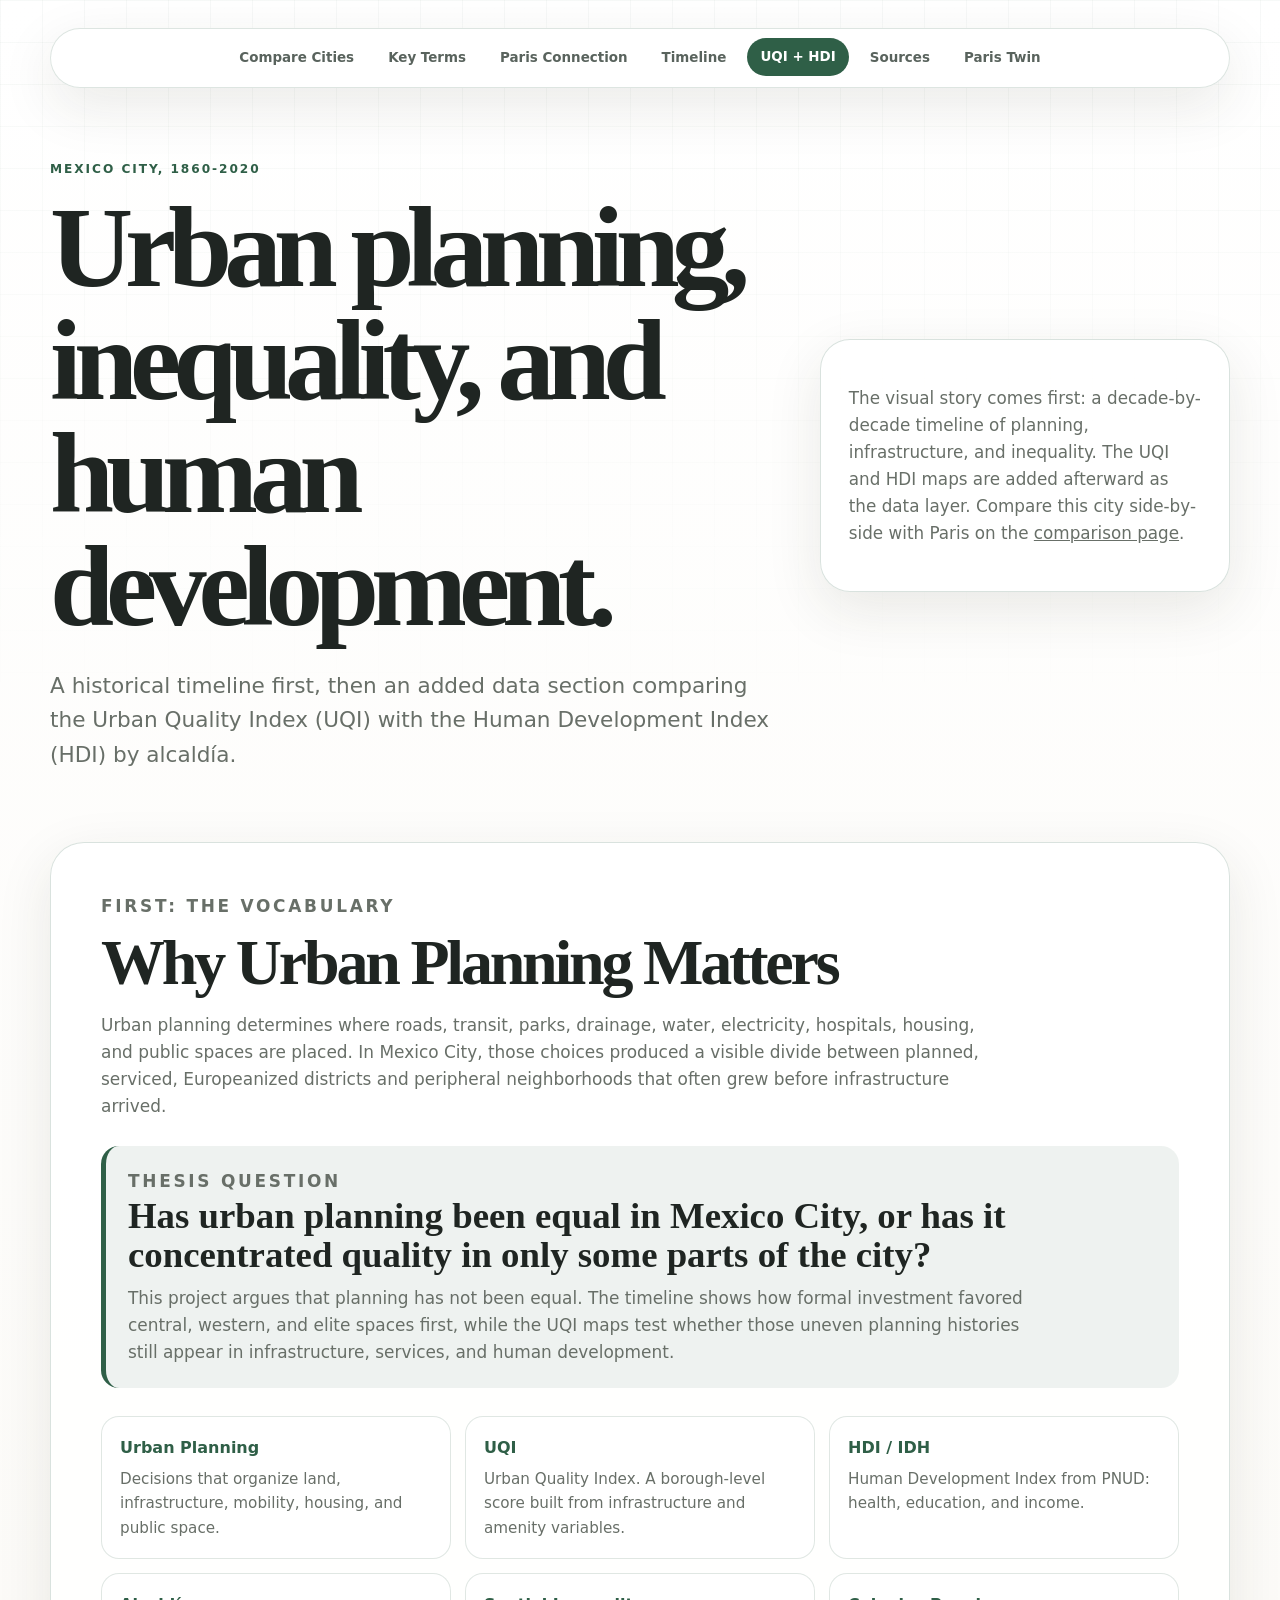
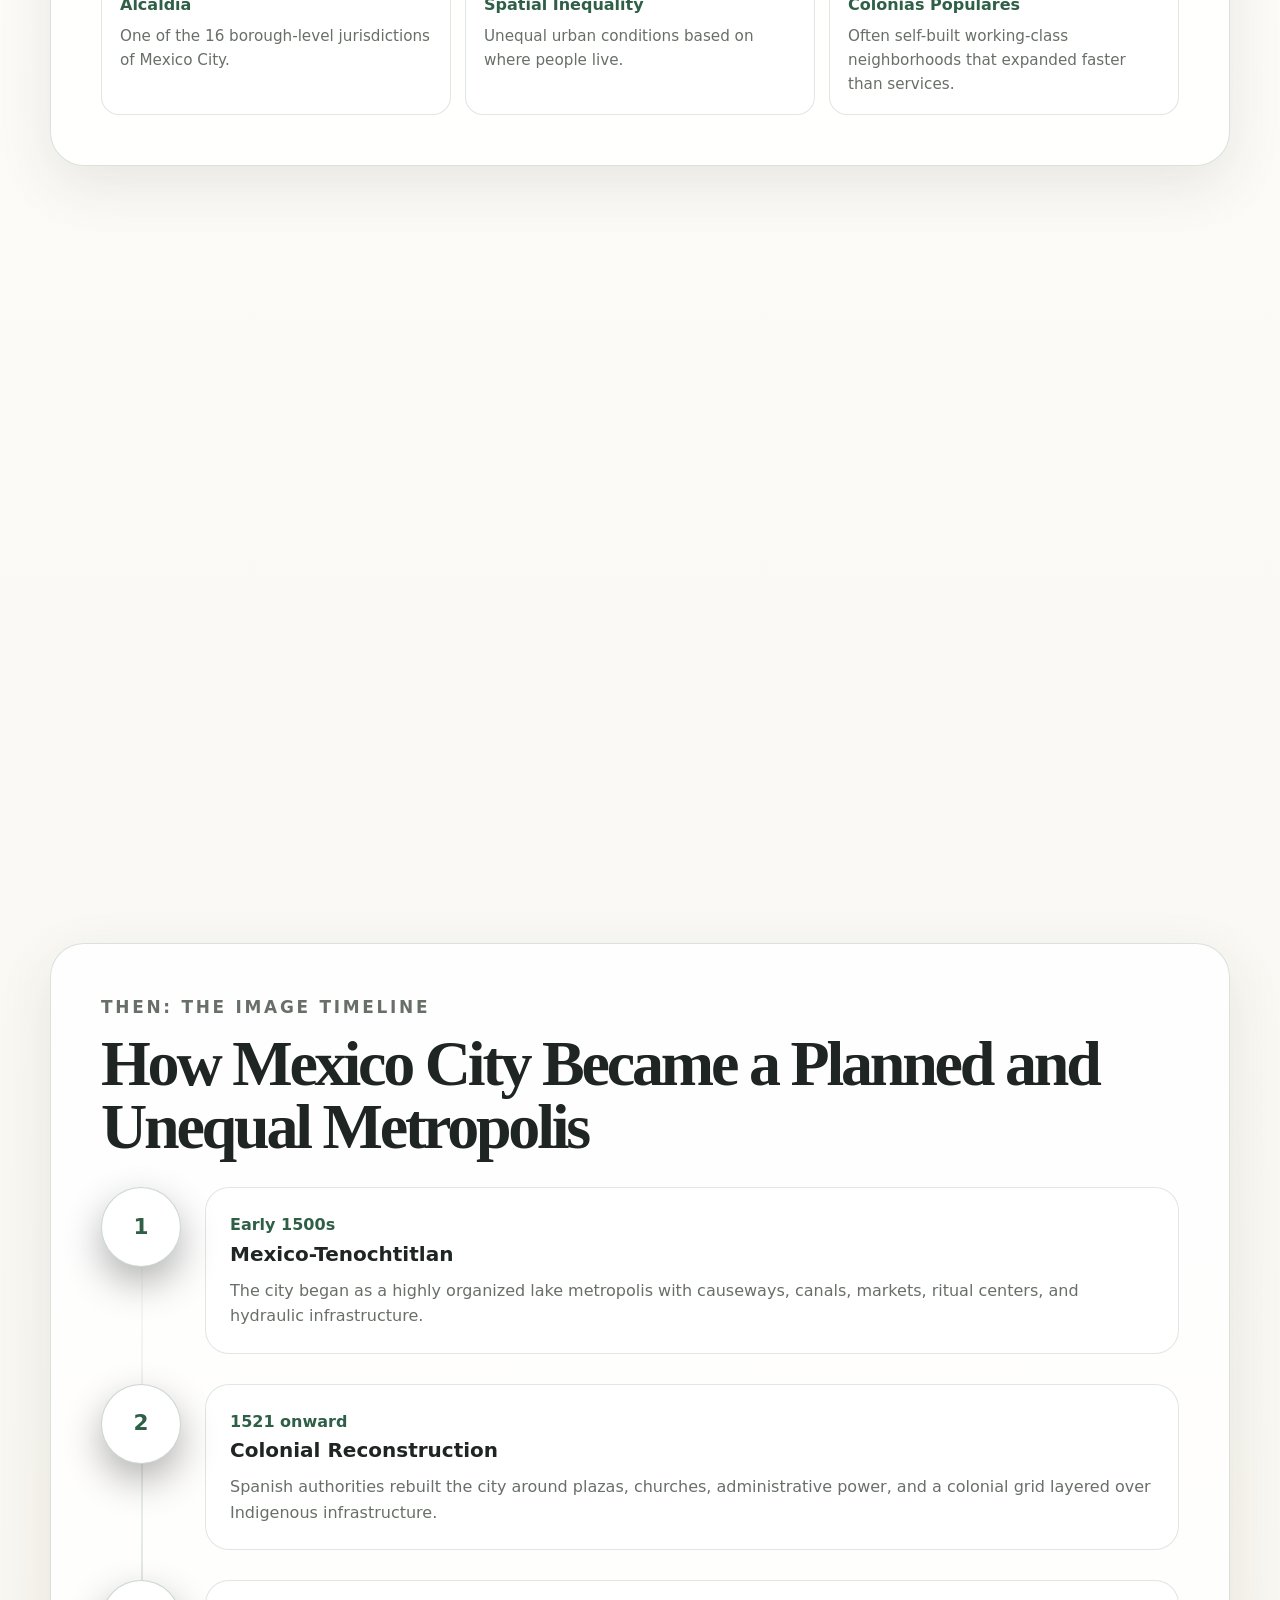
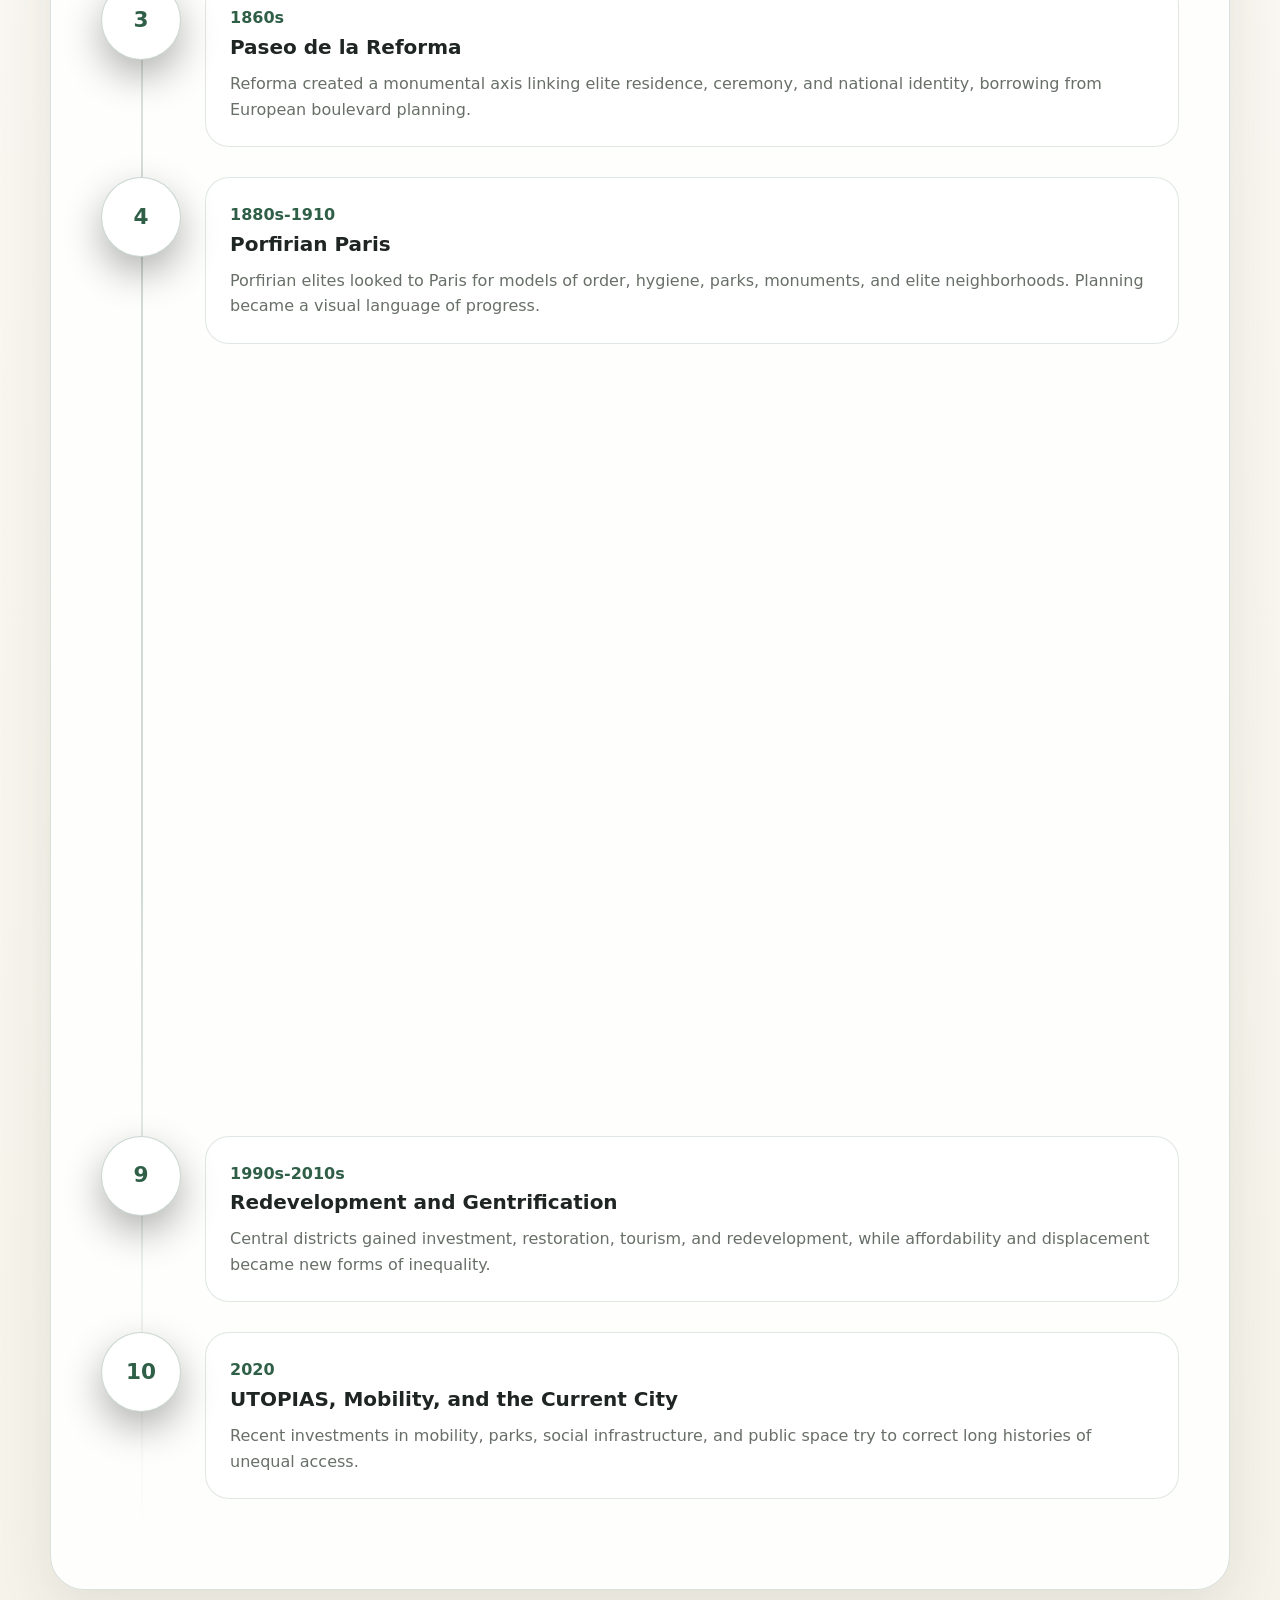
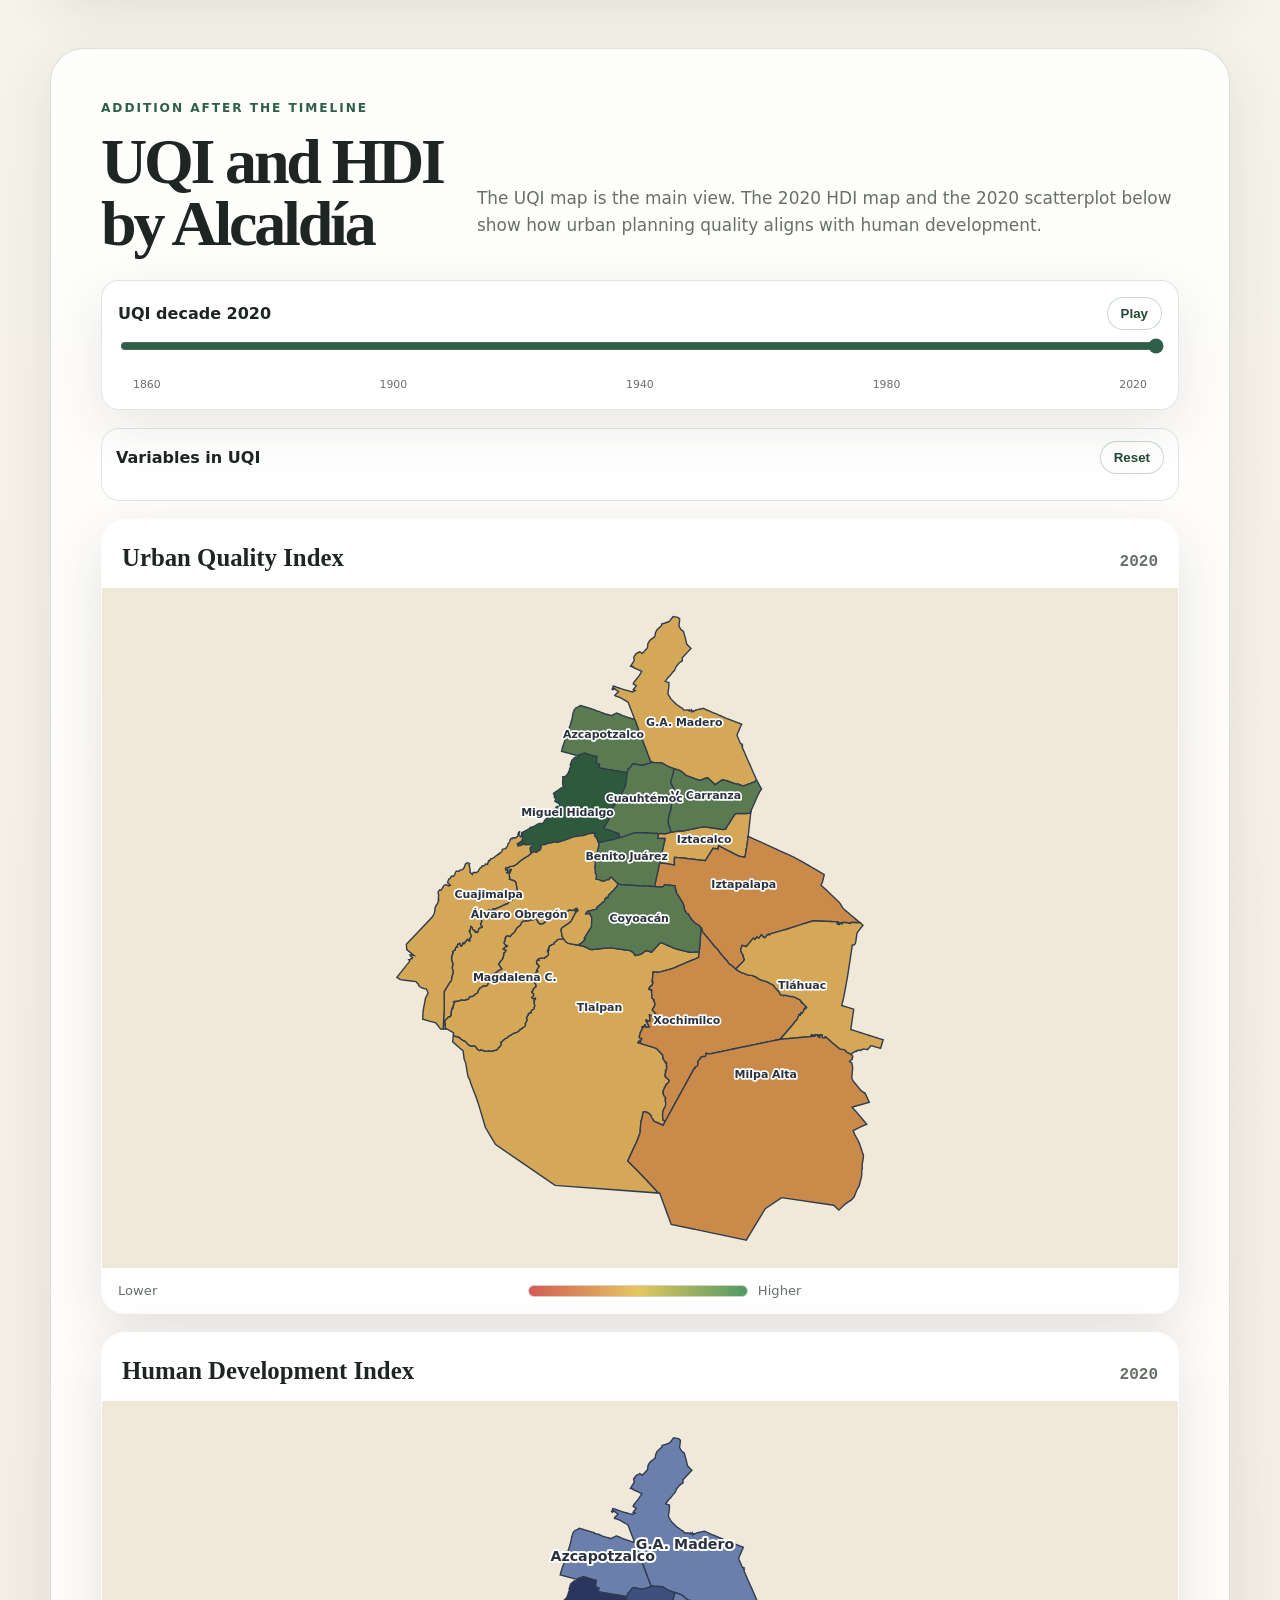
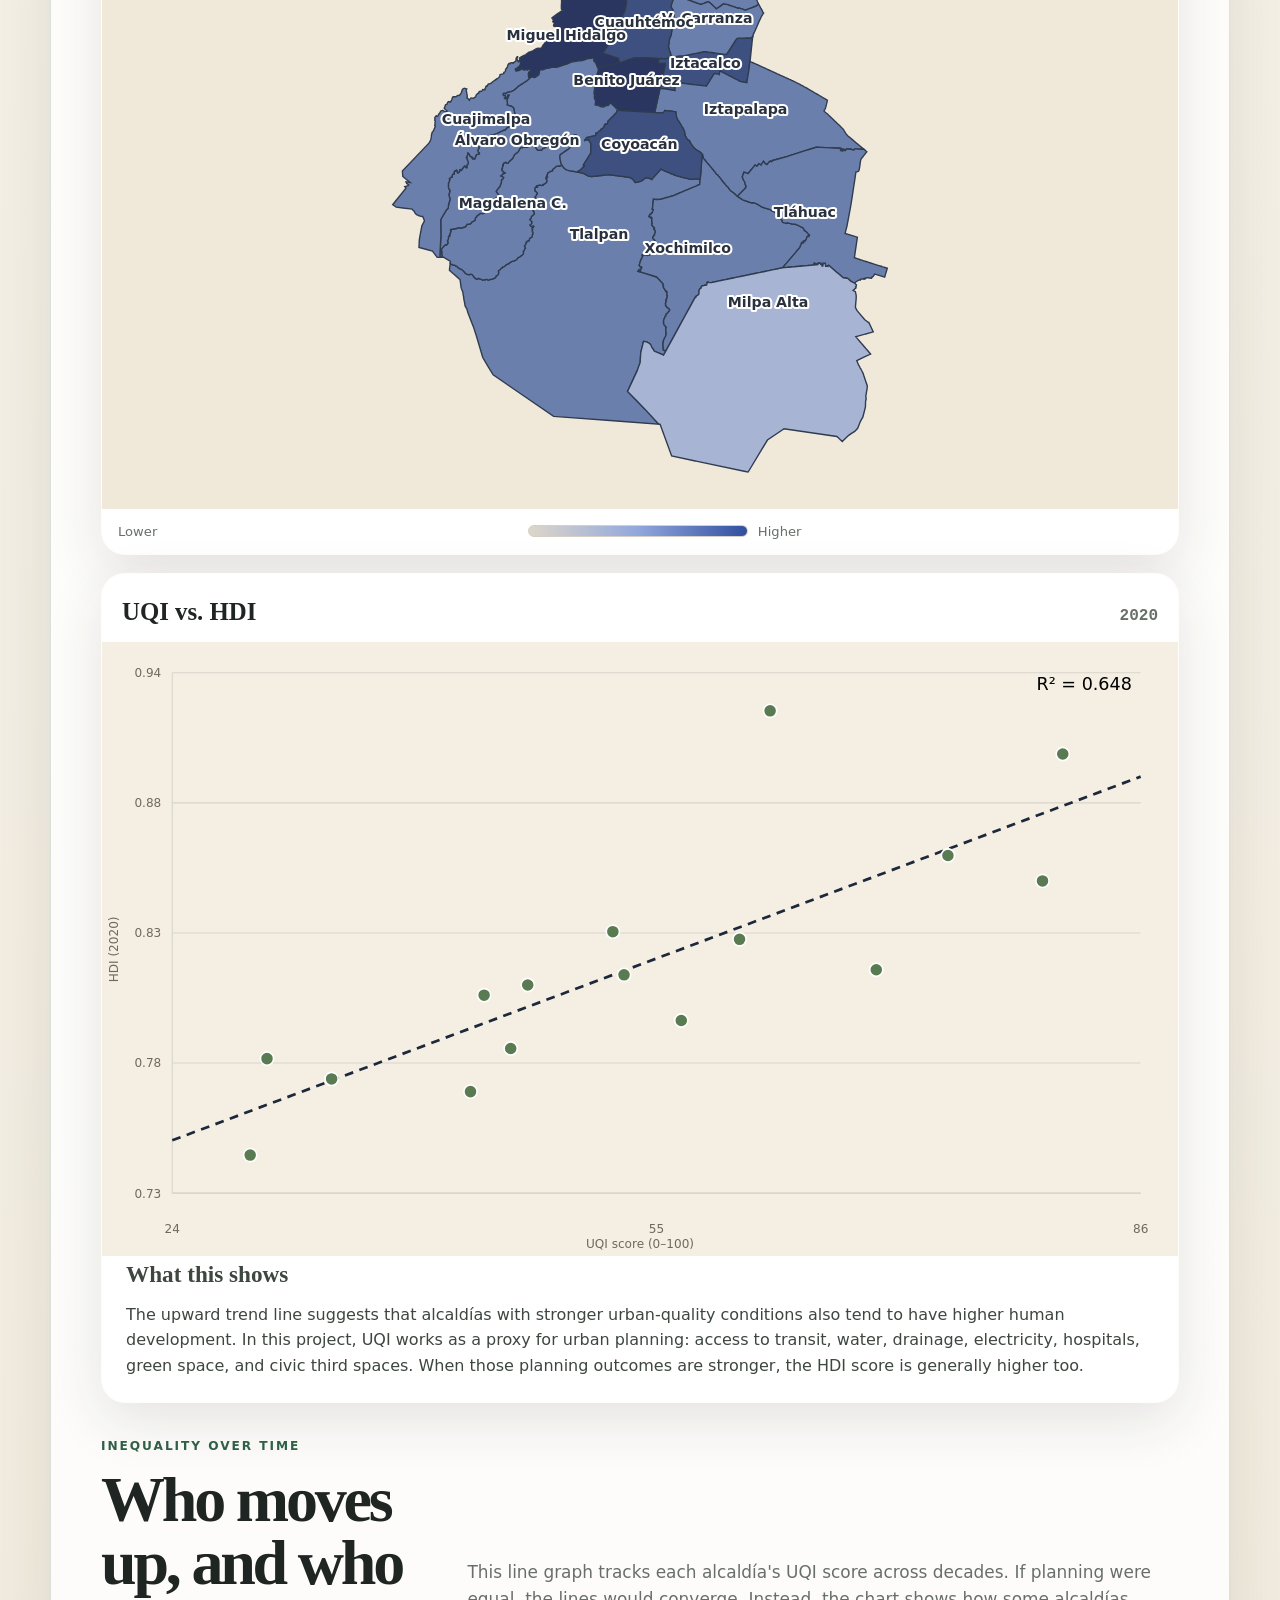
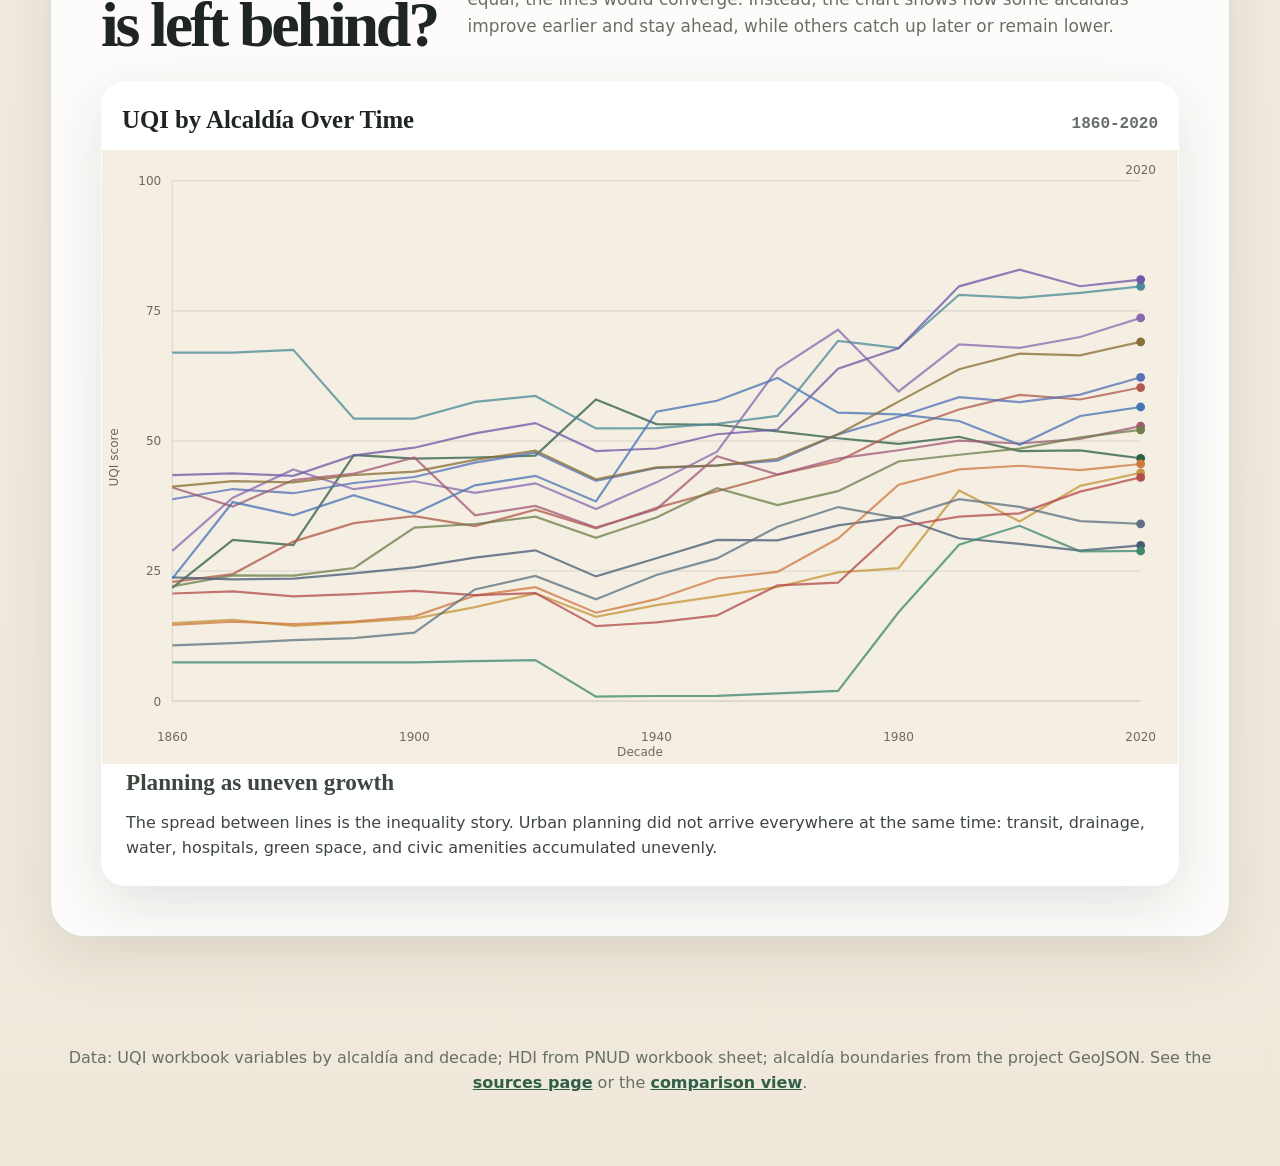
==== commit 4d4a3069: "update" ====
--- a/cdmx/index.html
+++ b/cdmx/index.html
@@ -4,7 +4,7 @@
   <meta charset="utf-8">
   <meta name="viewport" content="width=device-width, initial-scale=1">
   <title>Mexico City Urban Planning Timeline + UQI/HDI</title>
-  <link rel="stylesheet" href="../styles.css">
+  <link rel="stylesheet" href="../styles-legacy.css">
 </head>
 <body>
   <header class="hero" id="top">
--- a/styles-legacy.css
+++ b/styles-legacy.css
@@ -0,0 +1,17 @@
+:root{--bg:#11100e;--panel:#1c1814;--panel-strong:#251e18;--text:#f4eadb;--muted:#c9b99f;--accent:#d4a657;--accent-dark:#8c5d2b;--line:rgba(212,166,87,.32);--paper:#f7f1e6;--ink:#201f1a;--paper-muted:#6f695e;--shadow:0 24px 80px rgba(0,0,0,.35);--red:#c9544d;--yellow:#e4c15e;--green:#4f9a63;--blue:#5571b8}*{box-sizing:border-box}html{scroll-behavior:smooth}body{margin:0;background:radial-gradient(circle at top left,rgba(212,166,87,.16),transparent 32rem),linear-gradient(180deg,#15110d 0%,var(--bg) 35%,#0c0b0a 100%);color:var(--text);font-family:ui-sans-serif,system-ui,-apple-system,BlinkMacSystemFont,"Segoe UI",sans-serif;line-height:1.6}body::before{content:"";position:fixed;inset:0;pointer-events:none;background-image:linear-gradient(rgba(244,234,219,.035) 1px,transparent 1px),linear-gradient(90deg,rgba(244,234,219,.035) 1px,transparent 1px);background-size:42px 42px;mask-image:linear-gradient(to bottom,rgba(0,0,0,.7),transparent 80%)}a{color:inherit}.hero,main,footer{width:min(1180px,calc(100% - 36px));margin-inline:auto}.hero{min-height:82vh;padding:28px 0 70px}.topbar{position:sticky;top:14px;z-index:20;display:flex;gap:8px;flex-wrap:wrap;justify-content:center;padding:10px;margin-bottom:72px;border:1px solid rgba(244,234,219,.12);border-radius:999px;background:rgba(17,16,14,.78);backdrop-filter:blur(18px);box-shadow:var(--shadow)}.topbar a{padding:8px 13px;border-radius:999px;color:var(--muted);font-size:.84rem;font-weight:800;text-decoration:none;transition:color 180ms ease,background 180ms ease,transform 180ms ease}.topbar a:hover,.topbar a.active{color:#17120d;background:var(--accent);transform:translateY(-1px)}.hero-grid{display:grid;grid-template-columns:minmax(0,1.1fr) minmax(280px,.62fr);gap:42px;align-items:center}.eyebrow{margin:0 0 12px;color:var(--accent);font-size:.76rem;font-weight:900;letter-spacing:.16em;text-transform:uppercase}h1,h2{margin:0;font-family:Georgia,"Times New Roman",serif;line-height:.98}h1{max-width:850px;font-size:clamp(3.2rem,9vw,7.4rem);letter-spacing:-.07em}h2{font-size:clamp(2rem,5vw,4.1rem);letter-spacing:-.05em}h3{margin:0 0 8px;font-size:1.25rem}.hero-copy{max-width:760px;margin:26px 0 0;color:var(--muted);font-size:clamp(1rem,1.9vw,1.35rem)}.hero-panel{padding:28px;border:1px solid rgba(212,166,87,.28);border-radius:30px;background:linear-gradient(135deg,rgba(212,166,87,.15),rgba(28,24,20,.92));box-shadow:var(--shadow);color:var(--muted);font-size:1.05rem}.thesis,.lab,.timeline-section{position:relative;margin-bottom:58px;padding:clamp(24px,5vw,50px);border:1px solid rgba(212,166,87,.28);border-radius:34px;background:linear-gradient(135deg,rgba(212,166,87,.12),rgba(28,24,20,.92));box-shadow:var(--shadow)}.thesis p,.timeline-section>p,.section-head>p{max-width:900px;color:var(--muted);font-size:1.06rem}.terms-grid{display:grid;grid-template-columns:repeat(3,minmax(0,1fr));gap:14px;margin-top:28px}.terms-grid article{padding:18px;border:1px solid rgba(244,234,219,.12);border-radius:18px;background:rgba(255,255,255,.035)}.terms-grid strong{display:block;color:var(--accent);margin-bottom:6px}.terms-grid span{display:block;color:var(--muted);font-size:.95rem}.timeline{position:relative;padding:28px 0 10px}.timeline::before{content:"";position:absolute;top:0;bottom:0;left:40px;width:2px;background:linear-gradient(180deg,transparent,var(--line),var(--line),transparent)}.timeline-card{position:relative;display:grid;grid-template-columns:80px minmax(0,1fr);gap:24px;margin-bottom:30px}.marker{position:sticky;top:92px;z-index:3;display:grid;width:80px;height:80px;place-items:center;border:1px solid rgba(212,166,87,.4);border-radius:50%;background:var(--panel-strong);color:var(--accent);font-size:1.35rem;font-weight:900;box-shadow:0 16px 38px rgba(0,0,0,.3)}.content{padding:24px;border:1px solid rgba(244,234,219,.12);border-radius:24px;background:rgba(255,255,255,.035)}.content span{color:var(--accent);font-weight:900}.content p{margin:0;color:var(--muted)}.section-head{display:flex;justify-content:space-between;gap:28px;align-items:end;margin-bottom:24px}.controls-card{display:grid;grid-template-columns:1fr minmax(180px,.35fr);gap:16px;margin-bottom:18px}.control-block{padding:16px;border:1px solid rgba(244,234,219,.12);border-radius:18px;background:rgba(255,255,255,.04)}.variables-block{grid-column:1/-1}.control-row{display:flex;justify-content:space-between;gap:12px;align-items:center}label{display:block;font-weight:900;margin-bottom:10px}button,select{border:1px solid rgba(244,234,219,.18);background:#f7f1e6;color:#201f1a;border-radius:999px;padding:8px 13px;font-weight:900}input[type=range]{width:100%;accent-color:var(--accent)}.ticks{display:flex;justify-content:space-between;color:var(--muted);font-size:.68rem;margin-top:8px}.variable-grid{display:grid;grid-template-columns:repeat(2,minmax(0,1fr));gap:10px;margin-top:14px}.variable-toggle{display:grid;grid-template-columns:auto 1fr;gap:10px;padding:10px;border:1px solid rgba(244,234,219,.12);border-radius:14px;background:rgba(0,0,0,.14)}.variable-toggle input{margin-top:4px;accent-color:var(--accent)}.variable-toggle span{display:block;font-weight:900}.variable-toggle small,.method-note{display:block;color:var(--muted);font-size:.78rem;line-height:1.35;margin-top:3px}.method-note{font-style:italic}.map-grid,.analysis-grid{display:grid;grid-template-columns:1fr 1fr;gap:18px;margin-top:18px}.viz-card{overflow:hidden;border:1px solid rgba(244,234,219,.12);border-radius:24px;background:var(--paper);color:var(--ink);box-shadow:0 18px 60px rgba(0,0,0,.25)}.viz-title{display:flex;justify-content:space-between;gap:16px;align-items:baseline;padding:18px 20px 10px}.viz-title h3{margin:0;font-family:Georgia,"Times New Roman",serif;font-size:1.55rem}.viz-title span{font-family:ui-monospace,SFMono-Regular,Menlo,monospace;color:var(--paper-muted);font-weight:900}.svg-frame{min-height:470px;background:#eef0ec}.chart-frame{min-height:430px;background:#fff}.svg-frame svg,.chart-frame svg{display:block;width:100%;height:auto}.legend{display:grid;grid-template-columns:auto minmax(120px,220px) auto;gap:10px;align-items:center;padding:12px 16px;color:var(--paper-muted);font-size:.82rem}.uqi-gradient{height:12px;border-radius:999px;background:linear-gradient(90deg,var(--red),var(--yellow),var(--green));border:1px solid #d6d0c4}.hdi-gradient{height:12px;border-radius:999px;background:linear-gradient(90deg,#ddd7ca,#91a7dd,#314f9f);border:1px solid #d6d0c4}.alcaldia-path{stroke:#2f3c4f;stroke-width:1.4;vector-effect:non-scaling-stroke;cursor:pointer;transition:fill .18s,stroke-width .18s}.alcaldia-path:hover{stroke:#0d1726;stroke-width:3}.map-label{font-size:10px;font-weight:900;fill:#28313d;text-anchor:middle;paint-order:stroke;stroke:#fff;stroke-width:3px;stroke-linejoin:round}.grid,.axis{stroke:#d8d5cc;stroke-width:1}.axis-label{fill:#6f695e;font-size:11px}.scatter-dot{stroke:#fff;stroke-width:1.5;cursor:pointer}.note{font-size:.9rem;color:#7b7569!important}.ranking-item{display:flex;justify-content:space-between;border-top:1px solid #e1dbcf;padding:8px 0;color:#4f4a42}footer{padding:34px 0 54px;color:var(--muted);text-align:center}.reveal{opacity:0;transform:translateY(28px);transition:opacity 700ms ease,transform 700ms ease}.reveal.visible{opacity:1;transform:translateY(0)}#tooltip{position:fixed;z-index:30;pointer-events:none;display:none;max-width:310px;padding:10px 12px;border:1px solid #ddd5c8;border-radius:12px;background:#fff;color:#201f1a;box-shadow:0 12px 34px rgba(20,20,20,.18);font-size:.84rem;line-height:1.35}#tooltip strong{display:block;margin-bottom:4px}@media(max-width:960px){.hero-grid,.terms-grid,.map-grid,.analysis-grid,.controls-card,.variable-grid{grid-template-columns:1fr}.section-head{display:block}.timeline-card{grid-template-columns:54px 1fr}.marker{width:54px;height:54px}.timeline::before{left:27px}}
+img{display:block;width:100%;height:100%;object-fit:cover}.hero-image,.timeline-card figure{margin:0;overflow:hidden;border:1px solid rgba(244,234,219,.13);background:#090807;box-shadow:var(--shadow)}.hero-image{border-radius:34px}.hero-image img{min-height:430px}.timeline-card figure{margin-top:18px;border-radius:20px}.timeline-card figure img{height:260px}.feature-card figure img{height:360px}figcaption{padding:12px 14px 14px;color:var(--muted);font-size:.86rem;line-height:1.4;background:rgba(9,8,7,.86)}.scatter-card{margin-top:18px}.scatter-card .note{padding:0 20px 18px}.controls-card{grid-template-columns:repeat(3,minmax(0,1fr))}.scatter-label{font-size:10px;font-weight:800;fill:#352f28;text-anchor:middle;paint-order:stroke;stroke:#fff;stroke-width:3px;stroke-linejoin:round}.scatter-card .chart-frame{min-height:520px}@media(max-width:960px){.controls-card{grid-template-columns:1fr}.timeline-card figure img,.feature-card figure img{height:240px}}
+
+.slider-heading{display:flex;align-items:center;justify-content:space-between;gap:12px}.slider-heading label{margin-bottom:0}.map-grid{display:grid!important;grid-template-columns:minmax(0,1fr) minmax(0,1fr)!important;align-items:start}.map-grid .viz-card{min-width:0}.timeline-card figure,.hero-image{display:none!important}@media(max-width:720px){.map-grid{grid-template-columns:1fr!important}}
+
+.single-control{grid-template-columns:1fr!important}.big-map-card,.hdi-section,.scatter-card{margin-top:18px}.big-map{min-height:650px}.hdi-section .svg-frame{min-height:520px}.scatter-card{overflow:visible}.interpretation{padding:0 24px 24px;color:#4f4a42}.interpretation h3{font-family:Georgia,"Times New Roman",serif;font-size:1.45rem;margin:0 0 8px}.interpretation p{margin:0;line-height:1.6}.trend-line{stroke:#1d293b;stroke-width:2.5;stroke-dasharray:8 6}.map-grid{display:block!important}.controls-card.single-control .variables-block{grid-column:1/-1}.chart-frame{min-height:560px}
+
+.source-hero{min-height:58vh}.source-list{display:grid;grid-template-columns:repeat(2,minmax(0,1fr));gap:16px;margin-top:26px}.source-list article{padding:20px;border:1px solid rgba(244,234,219,.12);border-radius:20px;background:rgba(255,255,255,.04)}.source-list h3{color:var(--accent);margin:0 0 8px}.source-list p{margin:0;color:var(--muted)}footer a{color:var(--accent);font-weight:800}@media(max-width:960px){.source-list{grid-template-columns:1fr}}
+
+.map-slider{margin:12px 0 18px!important}.single-control{margin-bottom:0!important}
+
+/* White theme override */
+:root{--bg:#f7f4ec;--panel:#ffffff;--panel-strong:#f1ece1;--text:#1f2522;--muted:#686f68;--accent:#2f5f47;--accent-dark:#244736;--line:rgba(47,95,71,.22);--paper:#ffffff;--ink:#1f2522;--paper-muted:#686f68;--shadow:0 18px 55px rgba(52,45,32,.10);--red:#d45b55;--yellow:#e5c760;--green:#4f9a63;--blue:#4d6fb4}body{background:linear-gradient(180deg,#fff 0%,#f7f4ec 48%,#efe8db 100%)!important;color:var(--text)!important}body::before{background-image:linear-gradient(rgba(47,95,71,.055) 1px,transparent 1px),linear-gradient(90deg,rgba(47,95,71,.055) 1px,transparent 1px)!important}.topbar{background:rgba(255,255,255,.88)!important;border-color:rgba(47,95,71,.16)!important}.topbar a{color:#59635d!important}.topbar a:hover,.topbar a.active{color:#fff!important;background:var(--accent)!important}.hero-panel,.thesis,.lab,.timeline-section{background:rgba(255,255,255,.86)!important;border-color:rgba(47,95,71,.18)!important;color:var(--text)!important}.hero-copy,.hero-panel,.thesis p,.timeline-section>p,.section-head>p,.content p,.terms-grid span,.variable-toggle small,.method-note,footer{color:var(--muted)!important}.content,.terms-grid article,.control-block,.variable-toggle,.source-list article{background:#fff!important;border-color:rgba(47,95,71,.15)!important}.marker{background:#fff!important;color:var(--accent)!important;border-color:rgba(47,95,71,.25)!important}.viz-card{box-shadow:0 18px 55px rgba(52,45,32,.12)!important}.svg-frame{background:#eef2ed!important}.eyebrow,.terms-grid strong,.source-list h3,footer a{color:var(--accent)!important}button,select{background:#fff!important;color:var(--accent-dark)!important;border-color:rgba(47,95,71,.25)!important}figcaption{background:#fff!important;color:var(--muted)!important}.hero-image,.timeline-card figure{background:#fff!important;border-color:rgba(47,95,71,.15)!important}.interpretation{color:#3d463f!important}
+
+.research-question{margin:26px 0;padding:22px;border-left:5px solid var(--accent);border-radius:18px;background:rgba(47,95,71,.08)}.research-question h3{font-family:Georgia,"Times New Roman",serif;font-size:clamp(1.45rem,3vw,2.3rem);line-height:1.08;margin:0 0 10px}.research-question p{margin:0!important}.inequality-section{margin-top:34px}.uqi-line{fill:none;stroke-width:2;opacity:.76;cursor:pointer}.uqi-line:hover{stroke-width:4;opacity:1}.line-label{font-size:9px;font-weight:800;fill:#4c514d;paint-order:stroke;stroke:#fff;stroke-width:3px;stroke-linejoin:round}.inequality-section .chart-frame{min-height:580px}
+
+.compare-shell{width:min(1180px,calc(100% - 36px));margin:0 auto 58px}.compare-hero{min-height:auto;padding-bottom:36px}.compare-toolbar{margin-bottom:24px;display:flex;flex-direction:column;gap:12px}.sticky-slider{position:sticky;top:72px;z-index:12;padding:16px;border:1px solid rgba(47,95,71,.18);border-radius:18px;background:rgba(255,255,255,.96);backdrop-filter:blur(12px);box-shadow:var(--shadow)}.lab .sticky-slider,.compare-toolbar .sticky-slider{top:72px}.variables-drawer{border:1px solid rgba(47,95,71,.15);border-radius:18px;background:#fff;padding:0 14px 14px}.variables-drawer summary{cursor:pointer;font-weight:900;padding:12px 0;list-style:none;display:flex;align-items:center;justify-content:space-between;gap:12px}.variables-drawer summary::-webkit-details-marker{display:none}.variables-drawer[open] summary{margin-bottom:8px;border-bottom:1px solid rgba(47,95,71,.12);padding-bottom:12px}.variable-grid-compact{display:grid;grid-template-columns:repeat(3,minmax(0,1fr));gap:8px;max-height:180px;overflow-y:auto;padding-right:4px}.variable-toggle-compact{padding:8px 10px;align-items:center}.variable-toggle-compact span{font-size:.88rem;font-weight:700}.variable-toggle-compact small,.variable-toggle-compact .method-note{display:none!important}.variable-toggle-compact input{margin-top:0}.compare-row{display:grid;grid-template-columns:1fr 1fr;gap:24px;margin-bottom:24px}.compare-cell{border-top:3px solid transparent}.compare-cell.paris{border-top-color:#5560a8}.compare-cell.mexico{border-top-color:var(--accent)}.compare-map{min-height:420px}.compare-chart{min-height:380px}.closing-copy{margin-top:12px}.paris-connection{margin-top:0}input[type=range]{width:100%;height:28px;cursor:pointer;accent-color:var(--accent)}.ticks{display:flex;justify-content:space-between;gap:4px;color:var(--muted);font-size:.68rem;margin-top:8px;overflow:hidden}.ticks span{flex:1;text-align:center;min-width:0}@media(max-width:920px){.compare-row{grid-template-columns:1fr}.variable-grid-compact{grid-template-columns:repeat(2,minmax(0,1fr))}.sticky-slider{top:58px}}
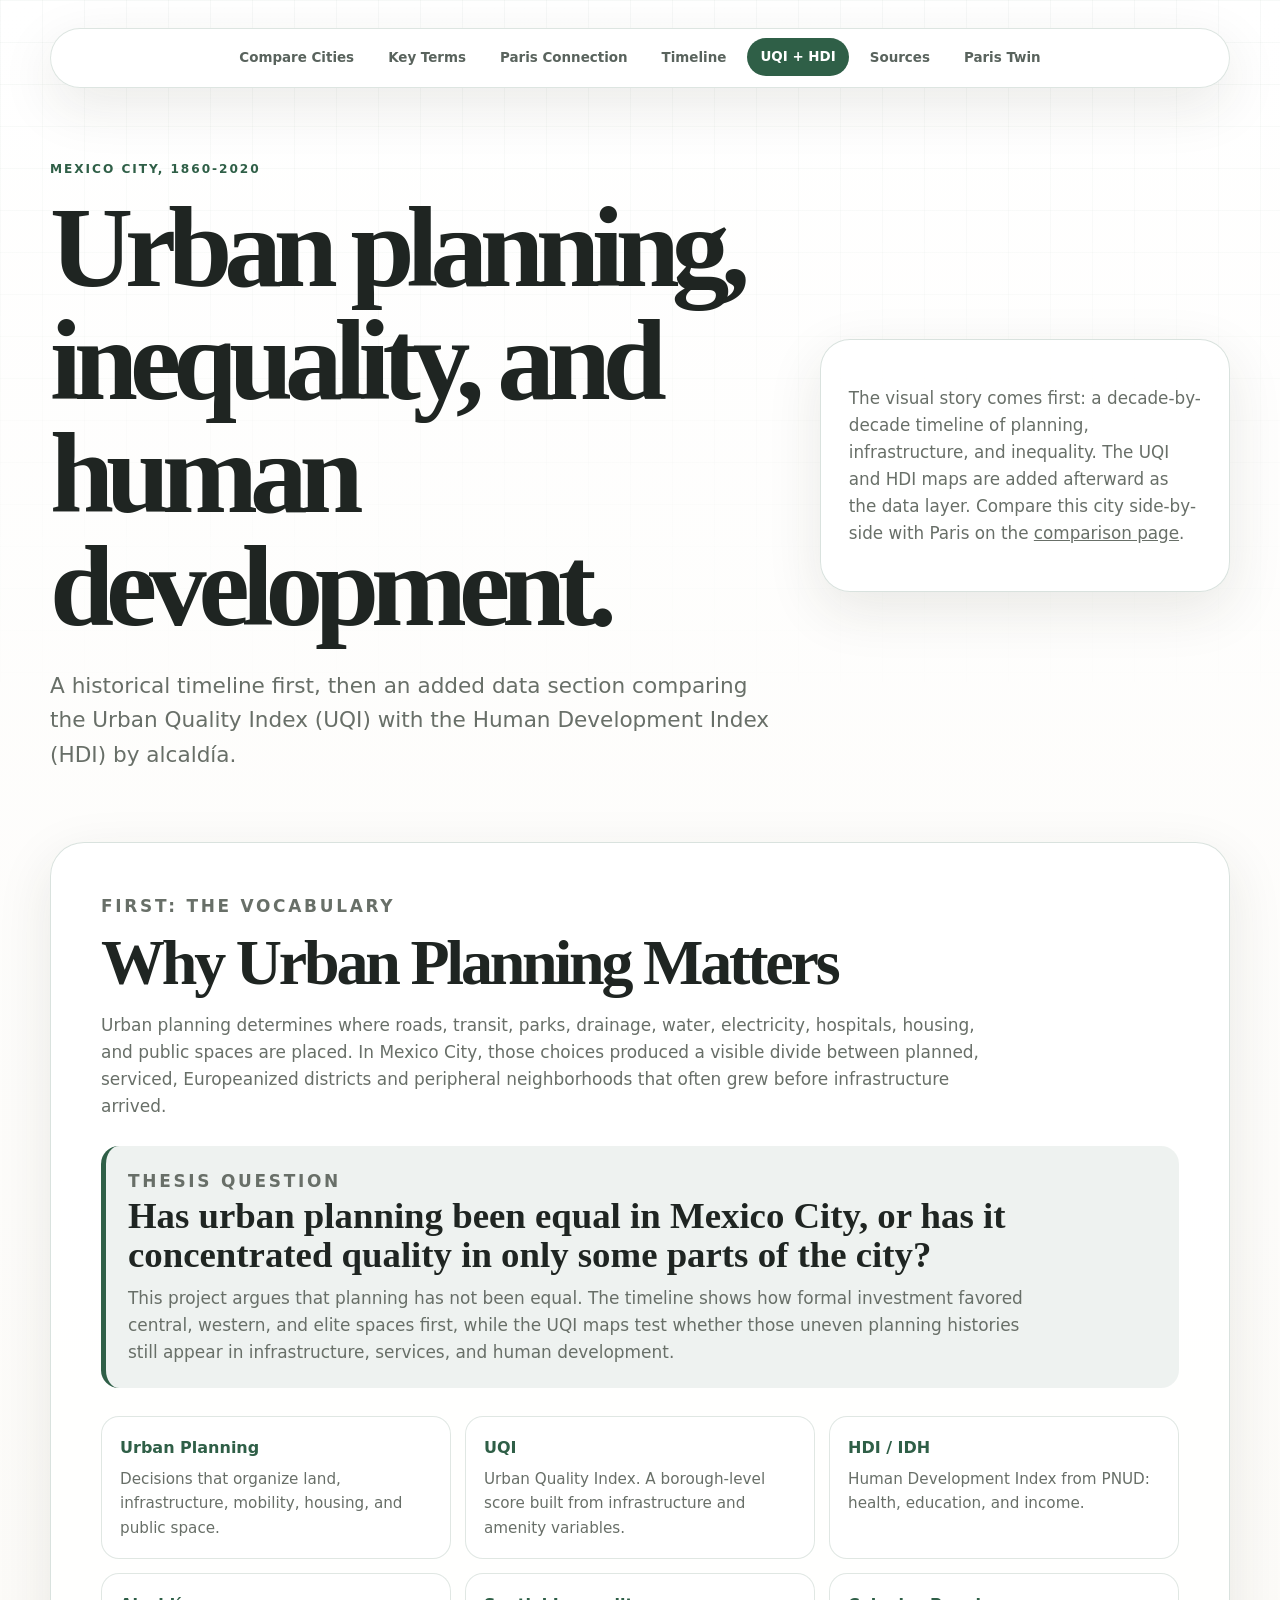
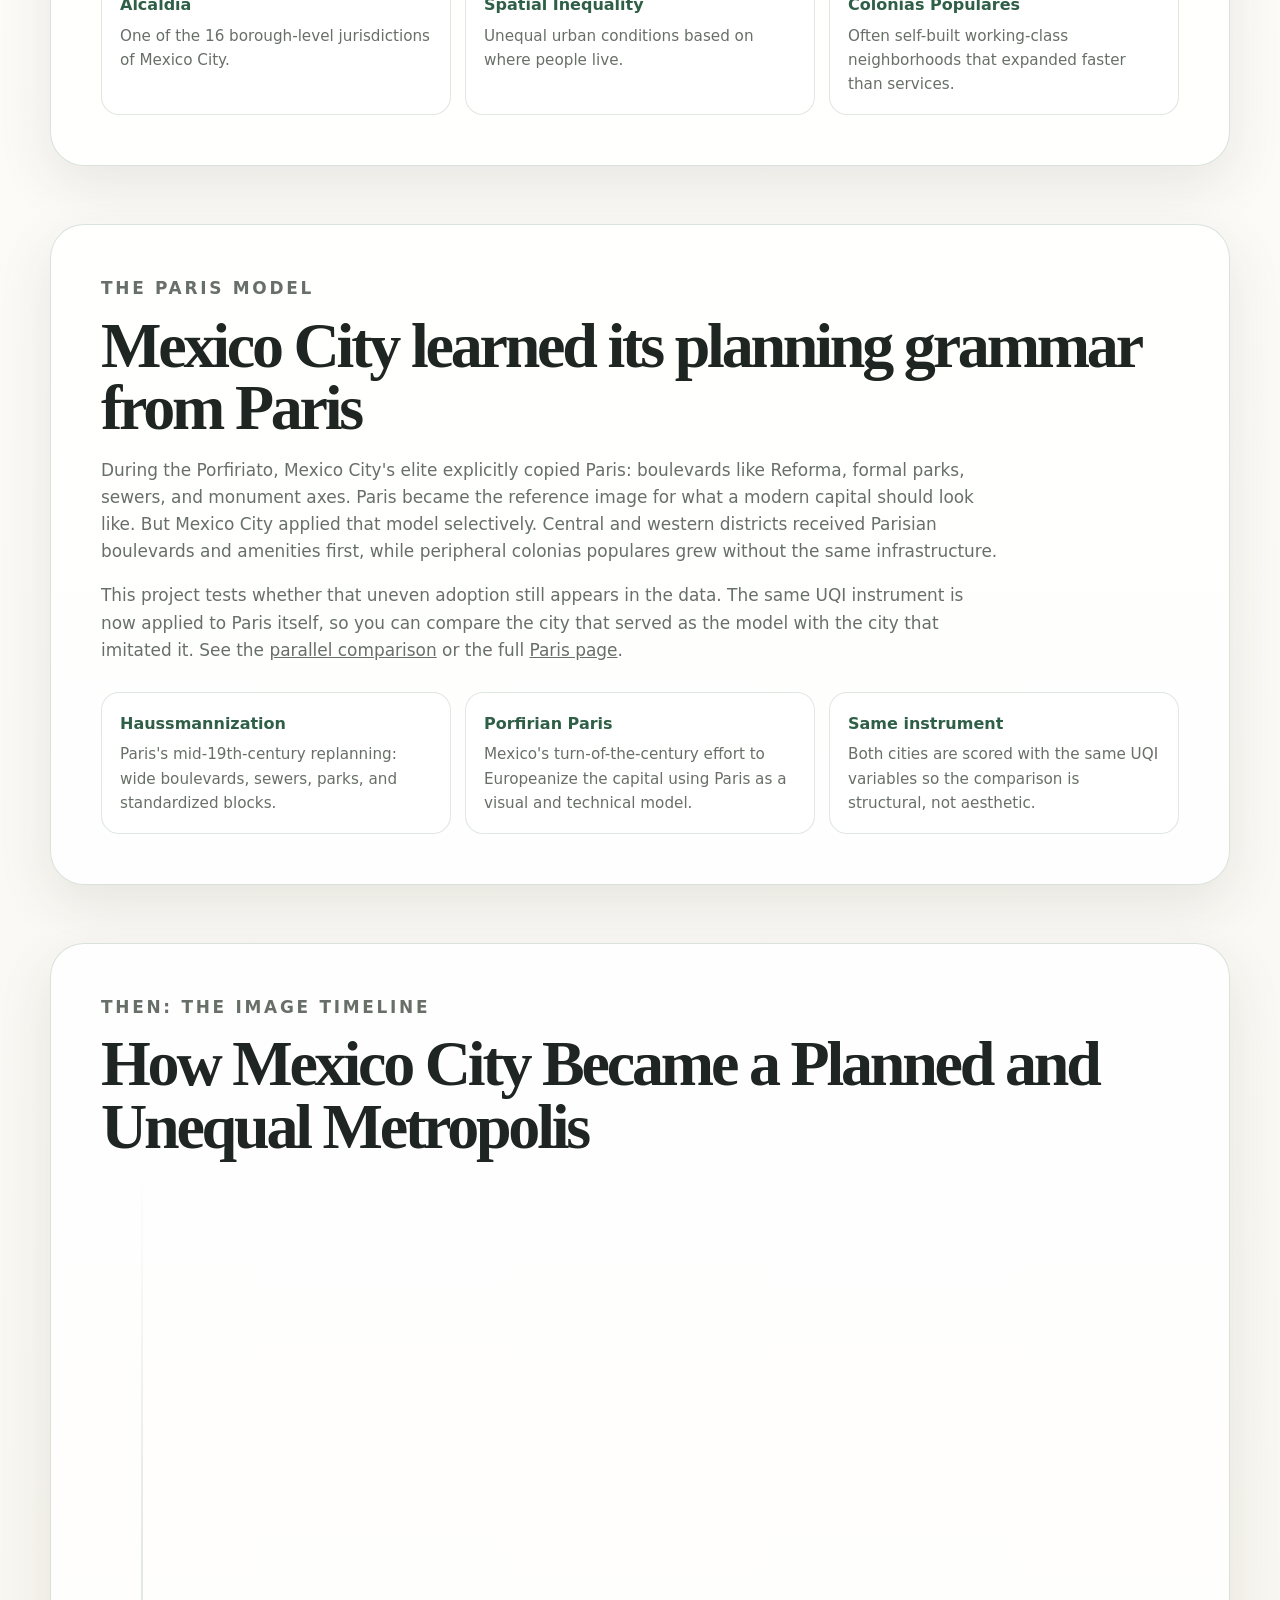
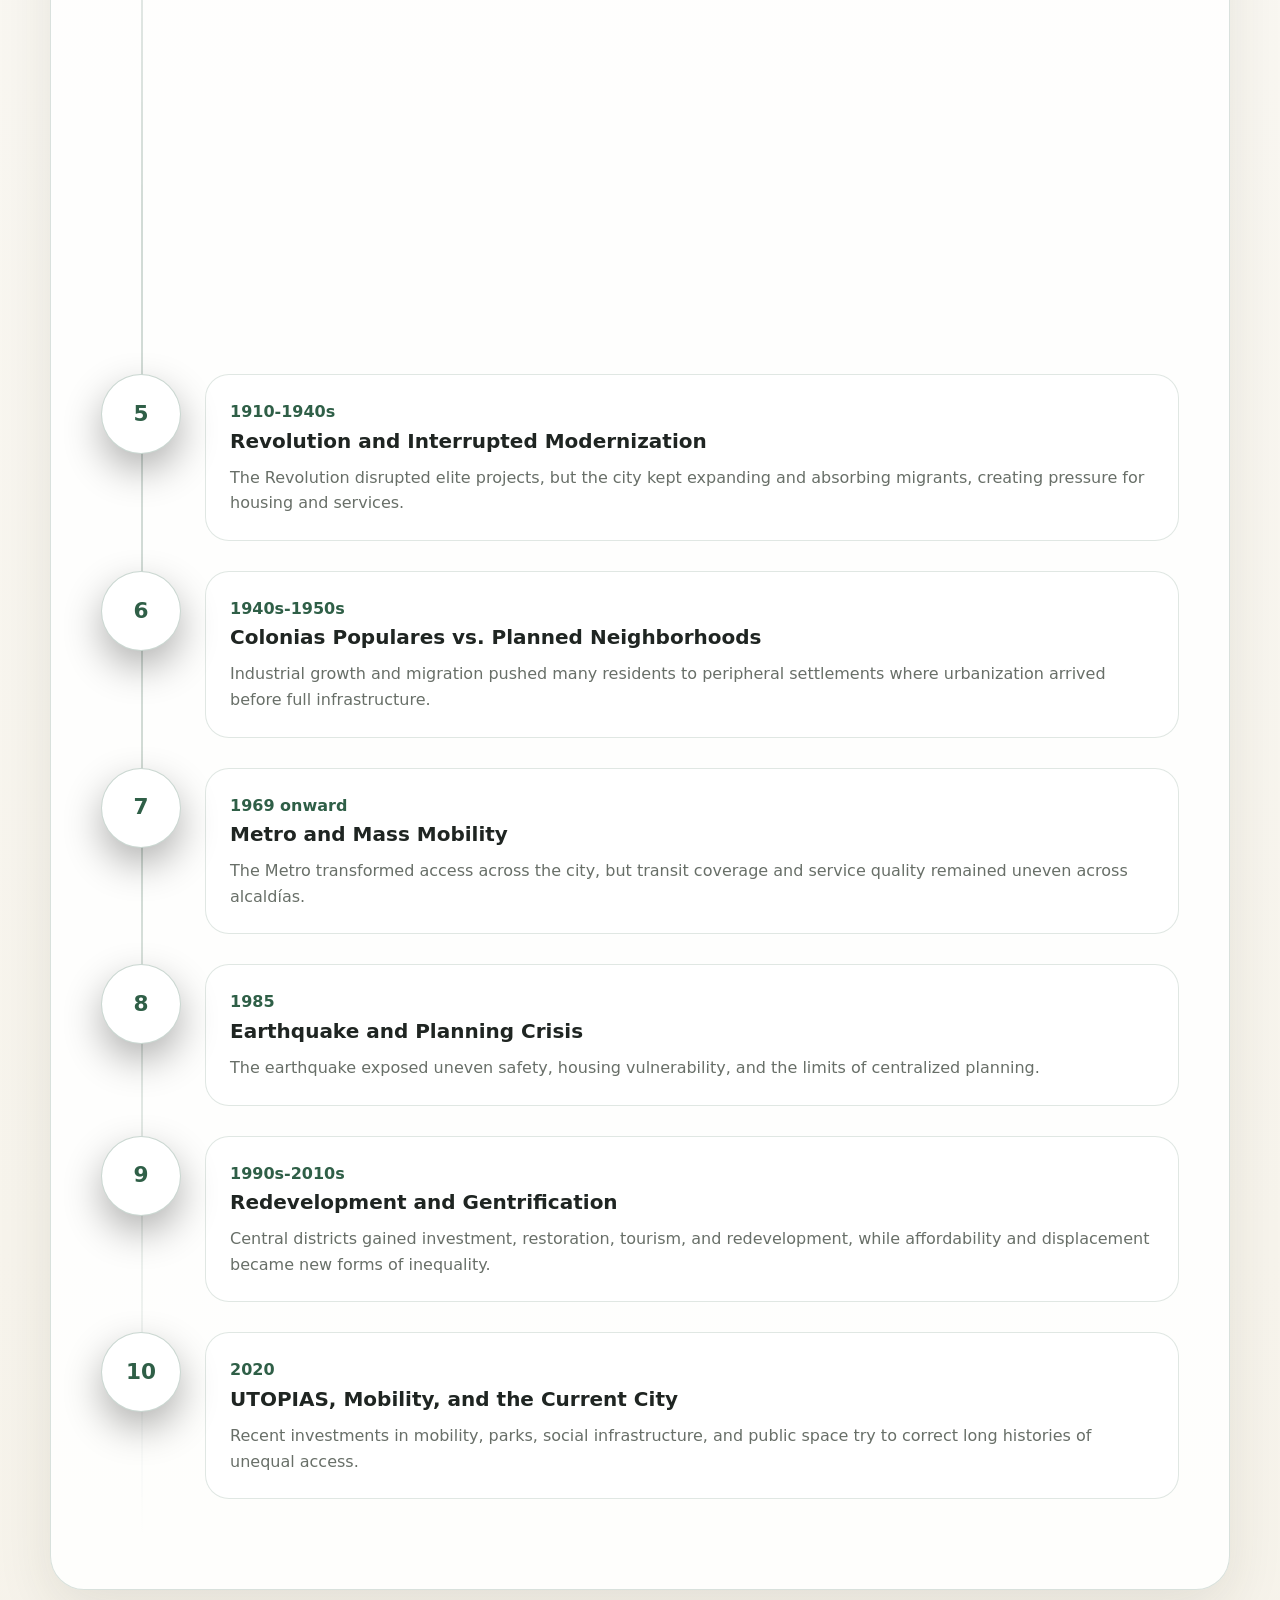
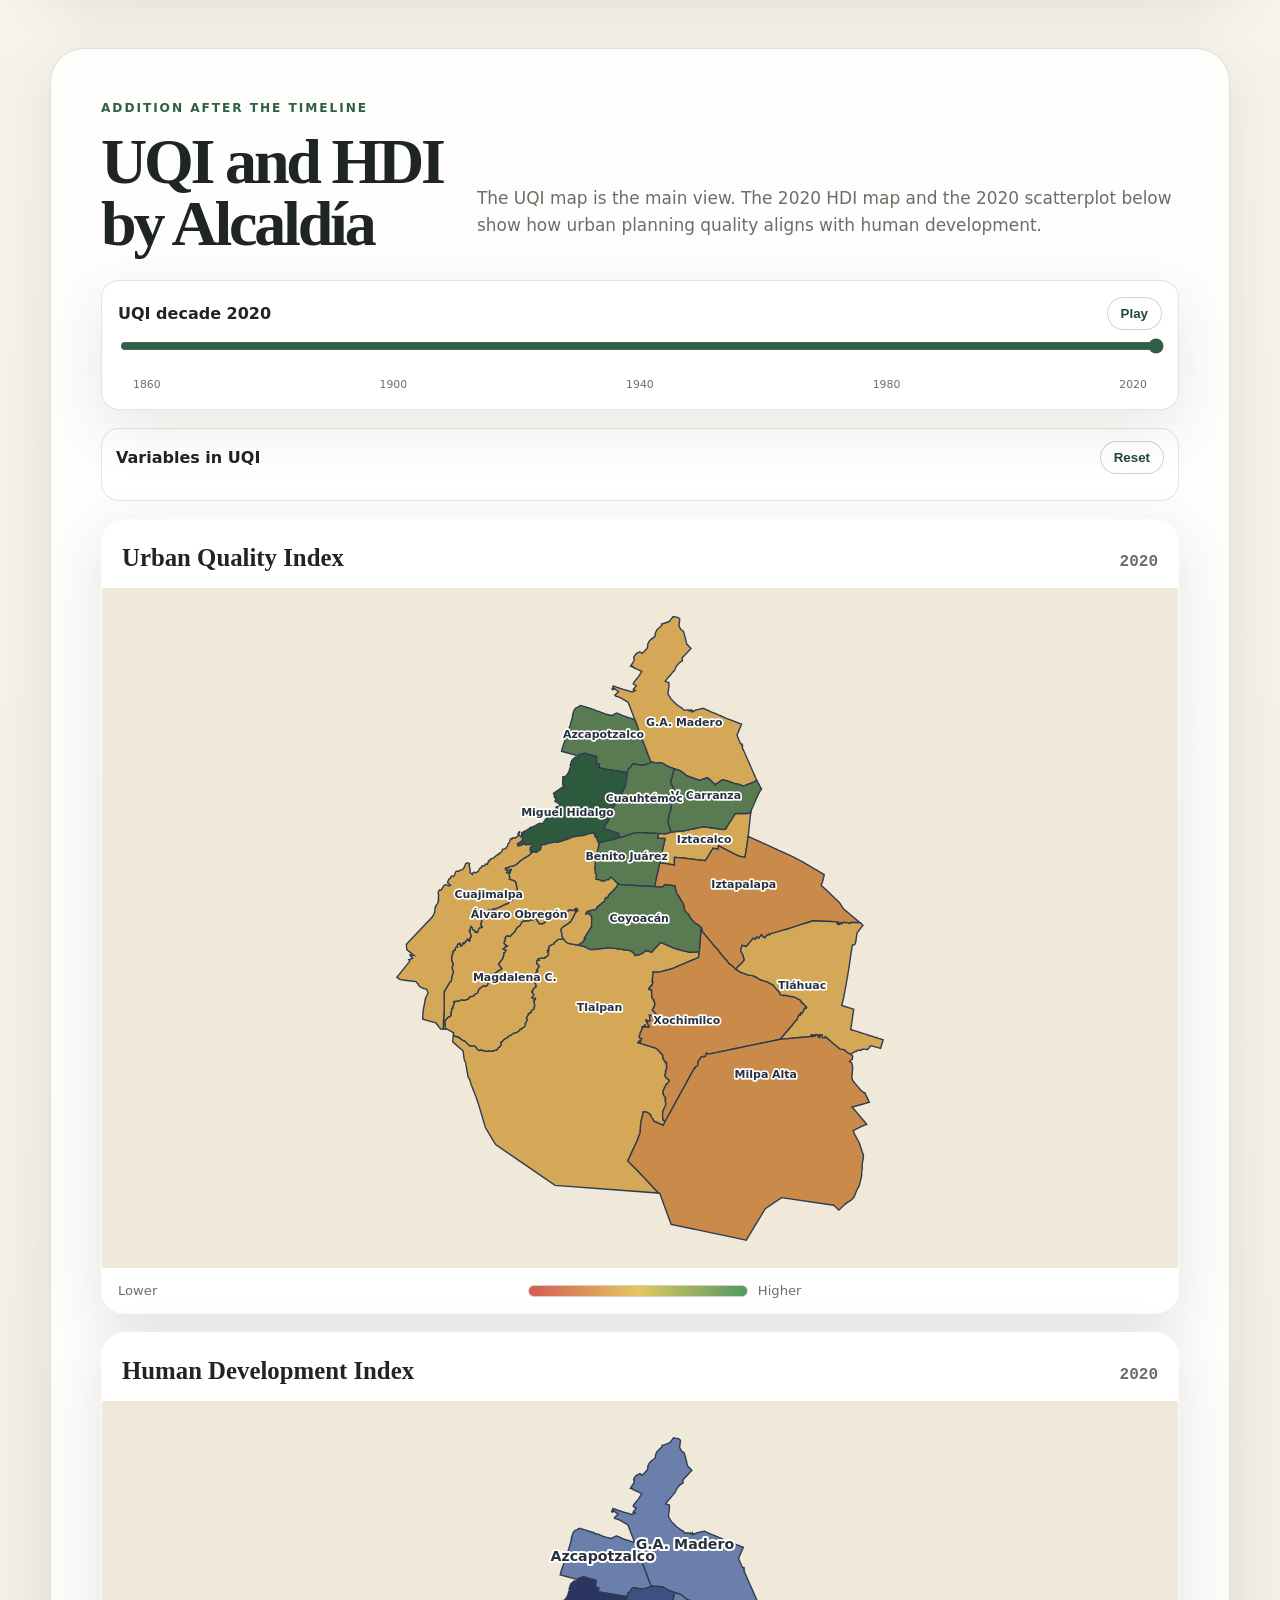
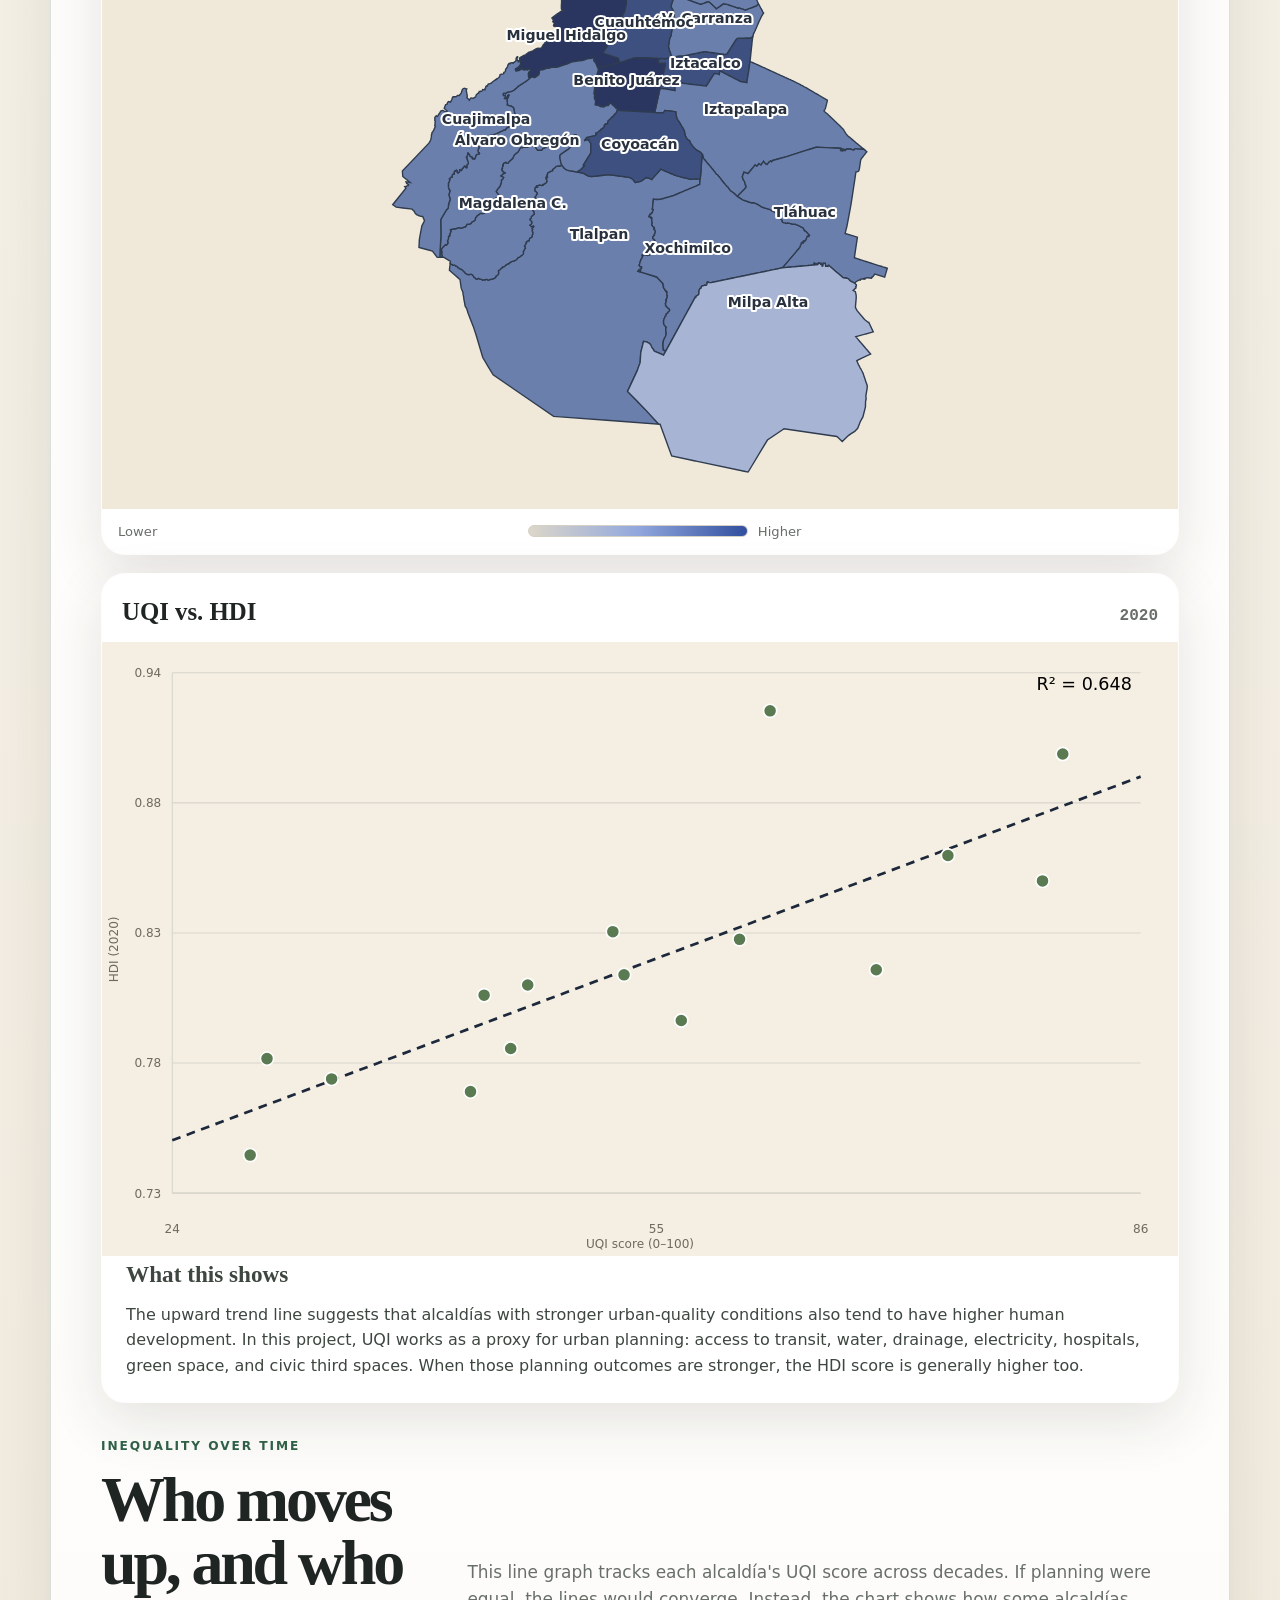
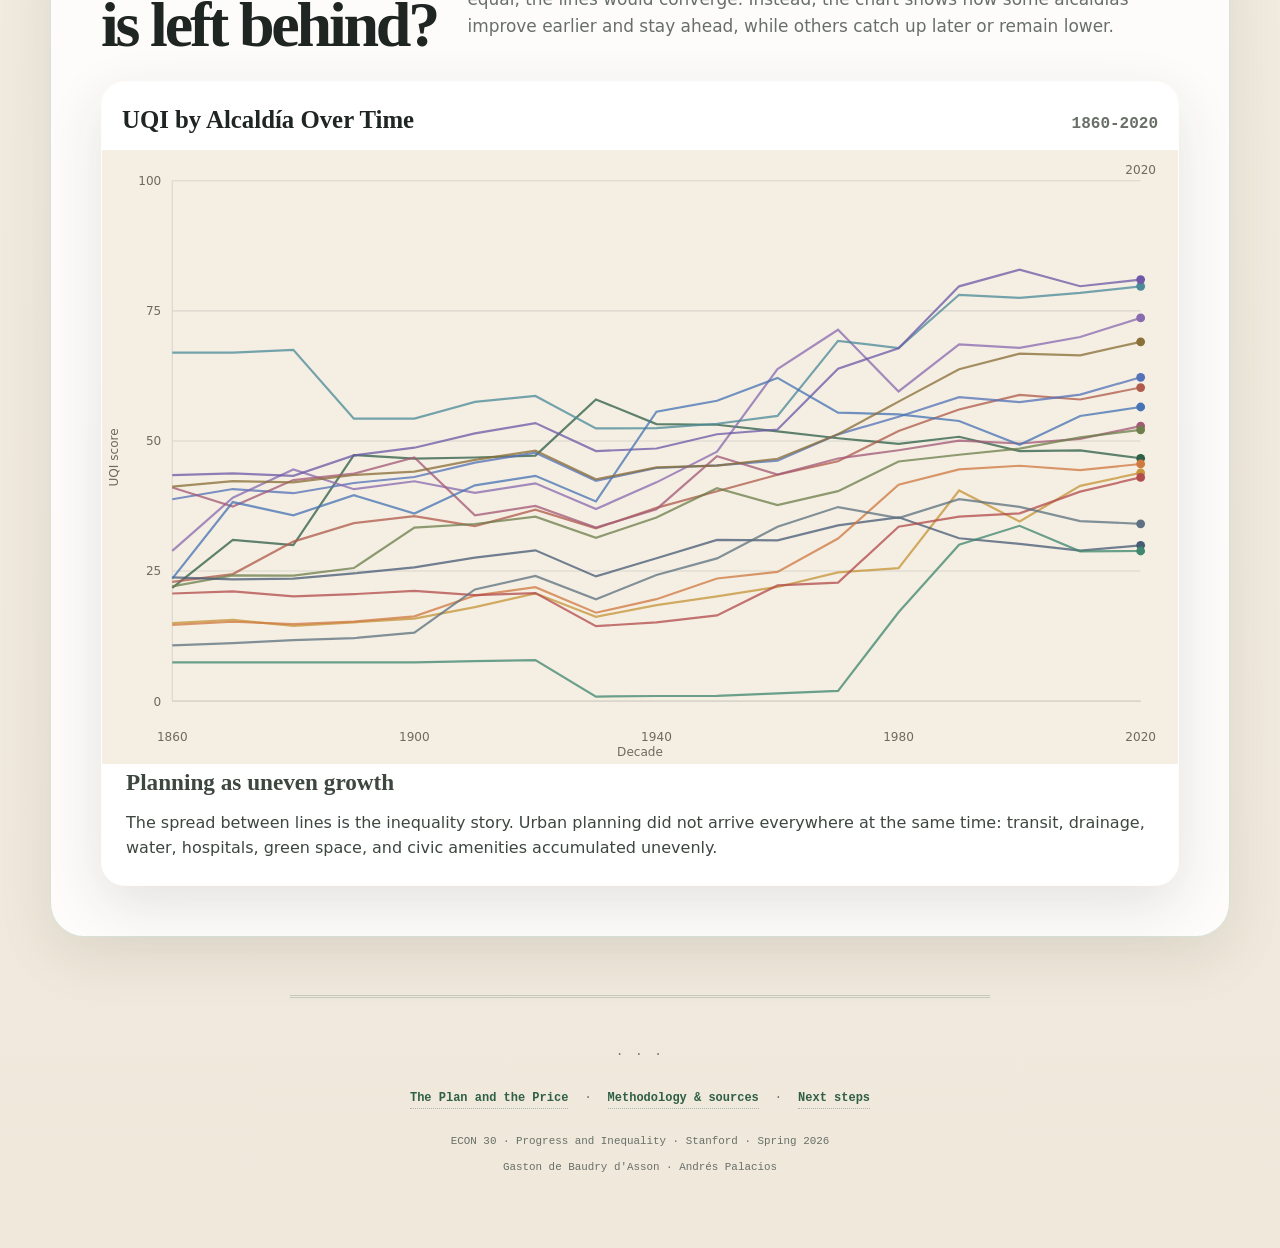
==== commit c7213ce2: "update" ====
--- a/cdmx/index.html
+++ b/cdmx/index.html
@@ -100,8 +100,20 @@
       </section>
     </section>
   </main>
-  <footer><p>Data: UQI workbook variables by alcaldía and decade; HDI from PNUD workbook sheet; alcaldía boundaries from the project GeoJSON. See the <a href="sources.html">sources page</a> or the <a href="../">comparison view</a>.</p></footer>
+  <footer class="site-footer">
+    <div class="ornament">· · ·</div>
+    <nav class="footer-nav">
+      <a href="../">The Plan and the Price</a>
+      <span class="footer-nav-sep" aria-hidden="true">·</span>
+      <a href="../methodology.html">Methodology &amp; sources</a>
+      <span class="footer-nav-sep" aria-hidden="true">·</span>
+      <a href="../next-steps.html">Next steps</a>
+    </nav>
+    <p class="footer-course">ECON 30 · Progress and Inequality · Stanford · Spring 2026</p>
+    <p class="footer-authors">Gaston de Baudry d'Asson · Andrés Palacios</p>
+  </footer>
   <div id="tooltip" role="status" aria-live="polite"></div>
+  <script src="../js/neighborhood-detail-panel.js"></script>
   <script src="../js/city-lab.js"></script>
   <script src="script.js"></script>
 </body>
--- a/styles-legacy.css
+++ b/styles-legacy.css
@@ -15,3 +15,37 @@
 .research-question{margin:26px 0;padding:22px;border-left:5px solid var(--accent);border-radius:18px;background:rgba(47,95,71,.08)}.research-question h3{font-family:Georgia,"Times New Roman",serif;font-size:clamp(1.45rem,3vw,2.3rem);line-height:1.08;margin:0 0 10px}.research-question p{margin:0!important}.inequality-section{margin-top:34px}.uqi-line{fill:none;stroke-width:2;opacity:.76;cursor:pointer}.uqi-line:hover{stroke-width:4;opacity:1}.line-label{font-size:9px;font-weight:800;fill:#4c514d;paint-order:stroke;stroke:#fff;stroke-width:3px;stroke-linejoin:round}.inequality-section .chart-frame{min-height:580px}
 
 .compare-shell{width:min(1180px,calc(100% - 36px));margin:0 auto 58px}.compare-hero{min-height:auto;padding-bottom:36px}.compare-toolbar{margin-bottom:24px;display:flex;flex-direction:column;gap:12px}.sticky-slider{position:sticky;top:72px;z-index:12;padding:16px;border:1px solid rgba(47,95,71,.18);border-radius:18px;background:rgba(255,255,255,.96);backdrop-filter:blur(12px);box-shadow:var(--shadow)}.lab .sticky-slider,.compare-toolbar .sticky-slider{top:72px}.variables-drawer{border:1px solid rgba(47,95,71,.15);border-radius:18px;background:#fff;padding:0 14px 14px}.variables-drawer summary{cursor:pointer;font-weight:900;padding:12px 0;list-style:none;display:flex;align-items:center;justify-content:space-between;gap:12px}.variables-drawer summary::-webkit-details-marker{display:none}.variables-drawer[open] summary{margin-bottom:8px;border-bottom:1px solid rgba(47,95,71,.12);padding-bottom:12px}.variable-grid-compact{display:grid;grid-template-columns:repeat(3,minmax(0,1fr));gap:8px;max-height:180px;overflow-y:auto;padding-right:4px}.variable-toggle-compact{padding:8px 10px;align-items:center}.variable-toggle-compact span{font-size:.88rem;font-weight:700}.variable-toggle-compact small,.variable-toggle-compact .method-note{display:none!important}.variable-toggle-compact input{margin-top:0}.compare-row{display:grid;grid-template-columns:1fr 1fr;gap:24px;margin-bottom:24px}.compare-cell{border-top:3px solid transparent}.compare-cell.paris{border-top-color:#5560a8}.compare-cell.mexico{border-top-color:var(--accent)}.compare-map{min-height:420px}.compare-chart{min-height:380px}.closing-copy{margin-top:12px}.paris-connection{margin-top:0}input[type=range]{width:100%;height:28px;cursor:pointer;accent-color:var(--accent)}.ticks{display:flex;justify-content:space-between;gap:4px;color:var(--muted);font-size:.68rem;margin-top:8px;overflow:hidden}.ticks span{flex:1;text-align:center;min-width:0}@media(max-width:920px){.compare-row{grid-template-columns:1fr}.variable-grid-compact{grid-template-columns:repeat(2,minmax(0,1fr))}.sticky-slider{top:58px}}
+
+.map-detail-host,.svg-frame.big-map,.svg-frame{position:relative}
+.detail-panel{--bg:#faf8f2;--panel:#fffdf8;--card:#fff;--text:#1e2522;--muted:#6f7772;--line:#e6e1d7;--accent:#2f5dcc;--low:#d95f59;--mid:#f1d36b;--high:#5aac72;position:absolute;right:12px;top:12px;bottom:12px;width:280px;max-height:calc(100% - 24px);padding:16px 14px 14px;box-sizing:border-box;background:var(--card);border:1px solid var(--line);border-radius:12px;box-shadow:0 8px 28px rgba(30,37,34,.12);font-family:Inter,ui-sans-serif,system-ui,sans-serif;font-size:.82rem;color:var(--text);overflow-y:auto;z-index:8;transform:translateX(20px);opacity:0;pointer-events:none;transition:transform 180ms ease-out,opacity 180ms ease-out}
+.detail-panel.open{transform:translateX(0);opacity:1;pointer-events:auto}
+.detail-panel-close{position:absolute;top:10px;right:10px;width:28px;height:28px;border:none;background:transparent;color:var(--muted);font-size:1.35rem;line-height:1;cursor:pointer;padding:0}
+.detail-panel-name{margin:0 32px 4px 0;font-size:1.05rem;font-weight:600;line-height:1.25}
+.detail-panel-city{margin:0 0 12px;font-size:.72rem;color:var(--muted)}
+.detail-sparkline{display:block;width:100%;height:48px;margin:0 0 14px}
+.detail-score-row{display:grid;grid-template-columns:repeat(3,1fr);gap:8px;margin-bottom:12px}
+.detail-score-row-secondary{margin-top:-4px;padding-top:8px;border-top:1px solid var(--line)}
+.detail-stat{display:flex;flex-direction:column;gap:2px}
+.detail-stat-label{font-size:.62rem;text-transform:uppercase;letter-spacing:.04em;color:var(--muted)}
+.detail-stat-value{font-size:.95rem;font-weight:600;line-height:1.2}
+.detail-stat-value.detail-uqi-value{font-size:1.35rem}
+.detail-stat-value.pos{color:var(--high)}
+.detail-stat-value.neg{color:var(--low)}
+.detail-muted{margin:0 0 12px;font-size:.75rem;color:var(--muted)}
+.detail-section-title{margin:0 0 8px;font-size:.68rem;font-weight:600;text-transform:uppercase;letter-spacing:.05em;color:var(--muted)}
+.detail-var-list{display:flex;flex-direction:column;gap:7px;margin-bottom:12px}
+.detail-var-row{display:grid;grid-template-columns:minmax(0,1fr) 1fr auto;gap:6px;align-items:center;font-size:.7rem}
+.detail-var-label{white-space:nowrap;overflow:hidden;text-overflow:ellipsis}
+.detail-var-bar-track{height:6px;background:var(--line);border-radius:3px;overflow:hidden}
+.detail-var-bar-fill{height:100%;background:var(--high);border-radius:3px}
+.detail-var-value{font-variant-numeric:tabular-nums;color:var(--muted);min-width:1.5em;text-align:right}
+.detail-insight{margin:0;font-size:.75rem;font-style:italic;color:var(--muted);line-height:1.45}
+.alcaldia-path.selected{stroke:#1e2522;stroke-width:2;paint-order:stroke fill}
+
+.site-footer{border-top:3px double rgba(47,95,71,.22);padding:48px 24px 64px;text-align:center;max-width:700px;margin:0 auto}
+.site-footer .ornament{font-family:ui-monospace,SFMono-Regular,Menlo,monospace;font-size:.75rem;letter-spacing:.2em;color:#686f68;margin-bottom:8px}
+.footer-nav{display:flex;flex-wrap:wrap;justify-content:center;align-items:center;gap:8px 16px;margin:24px 0}
+.footer-nav a{font-family:ui-monospace,SFMono-Regular,Menlo,monospace;font-size:.75rem;color:#59635d;text-decoration:none;border-bottom:1px dotted rgba(47,95,71,.35)}
+.footer-nav a:hover{color:#2f5f47}
+.footer-nav-sep{font-family:ui-monospace,SFMono-Regular,Menlo,monospace;font-size:.75rem;color:#686f68;user-select:none}
+.footer-course,.footer-authors{font-family:ui-monospace,SFMono-Regular,Menlo,monospace;font-size:.68rem;color:#686f68;margin:8px 0}
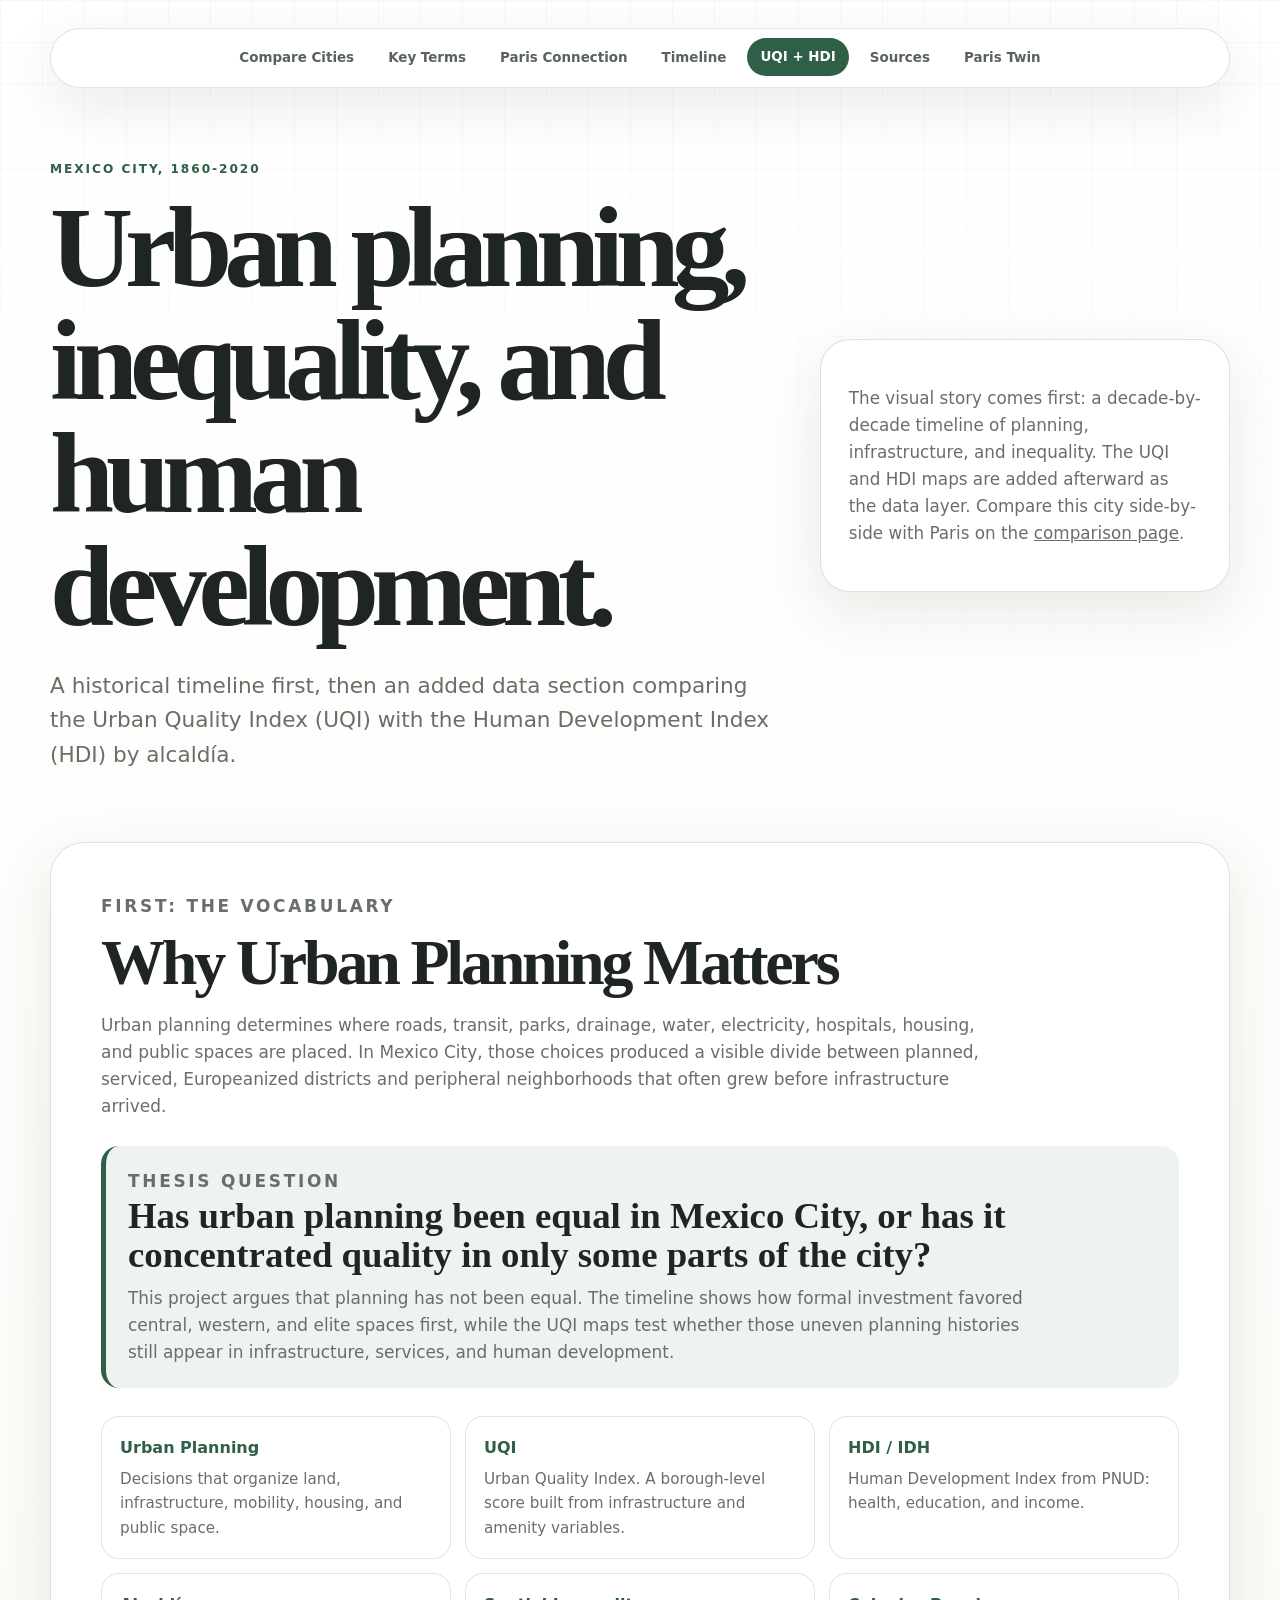
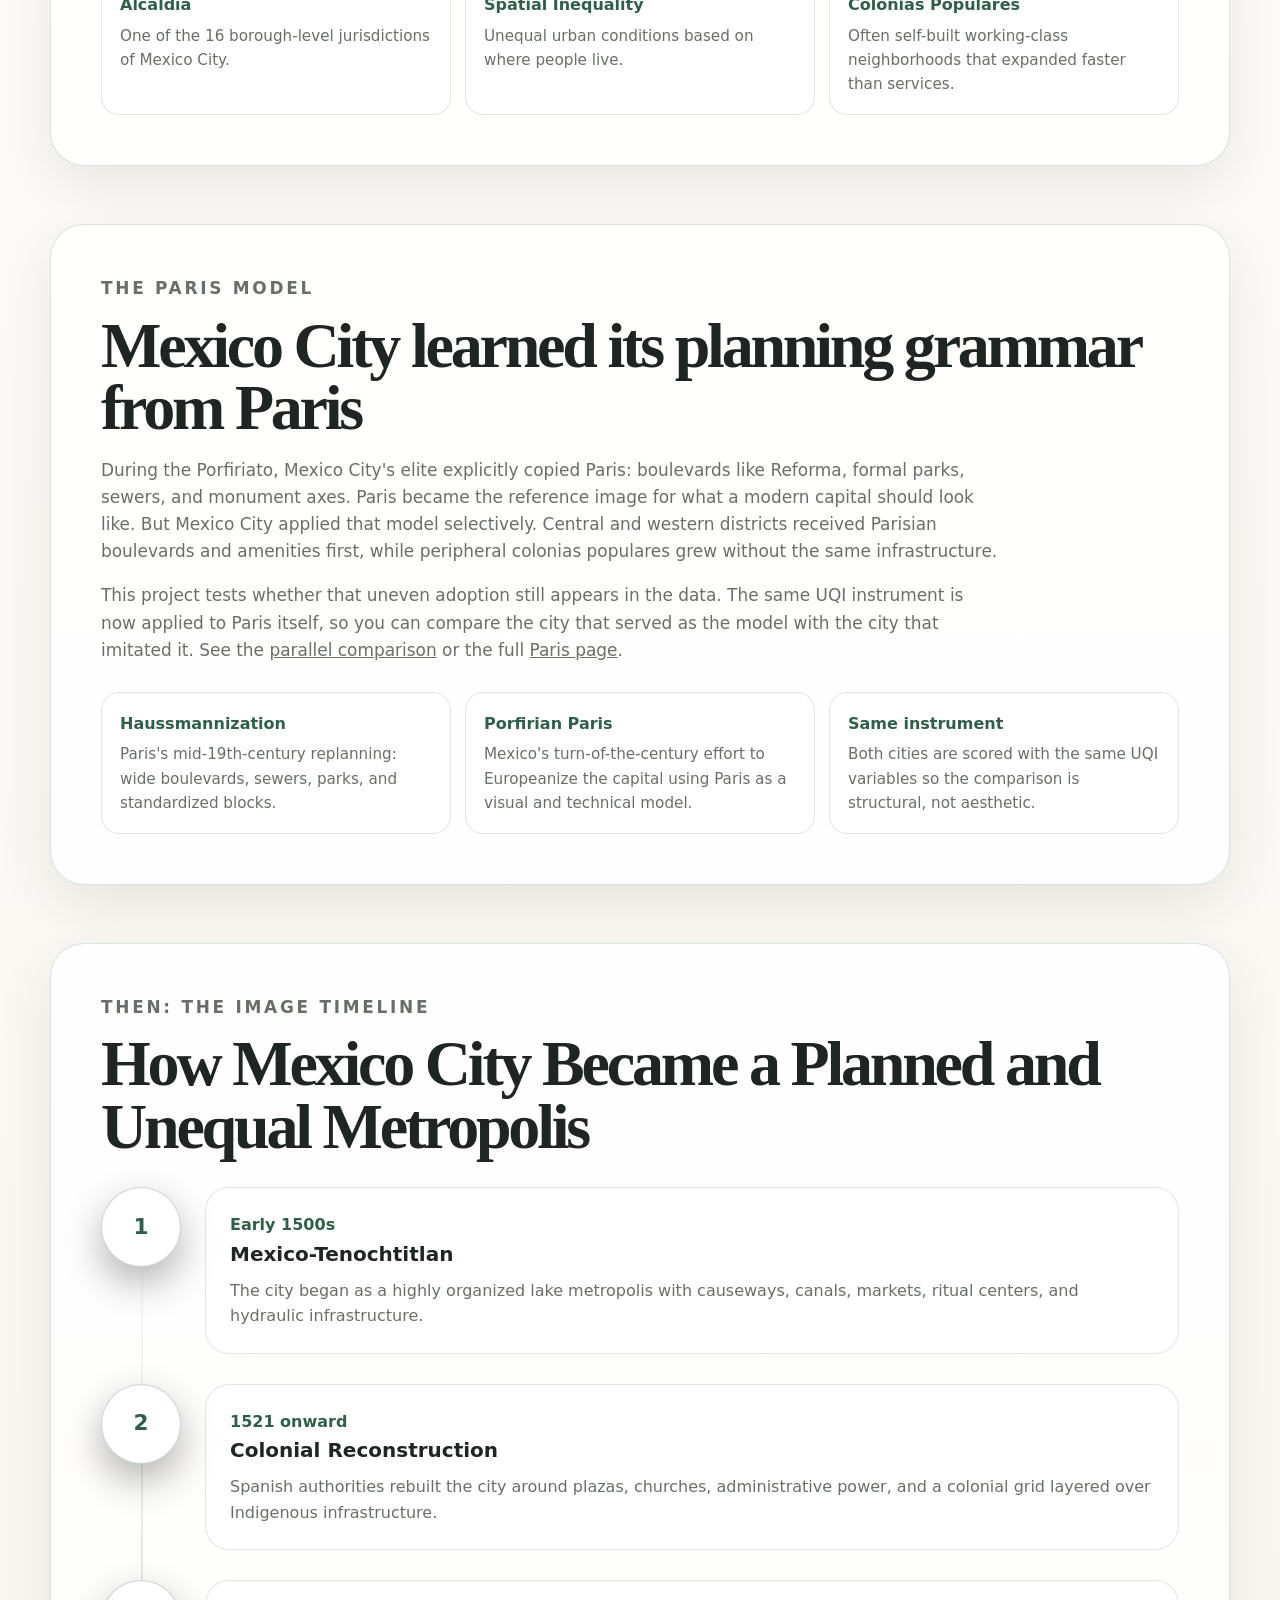
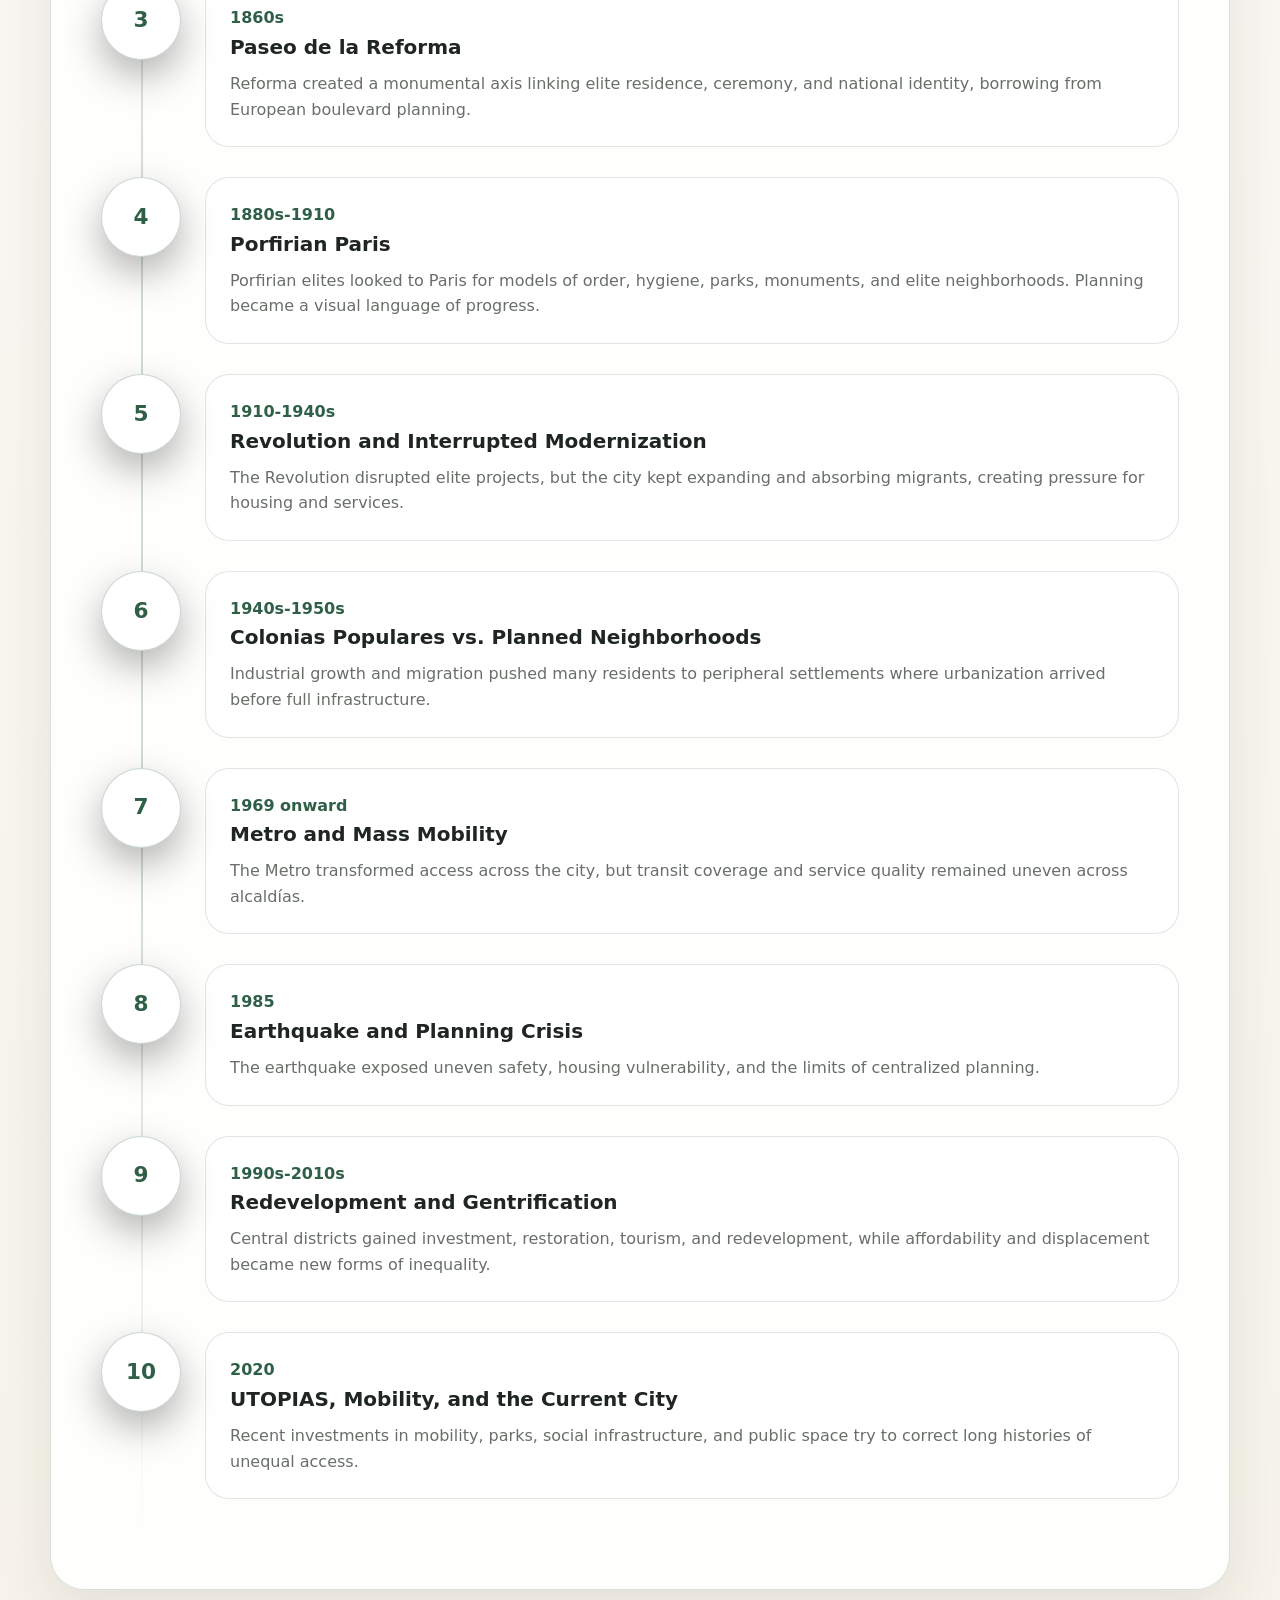
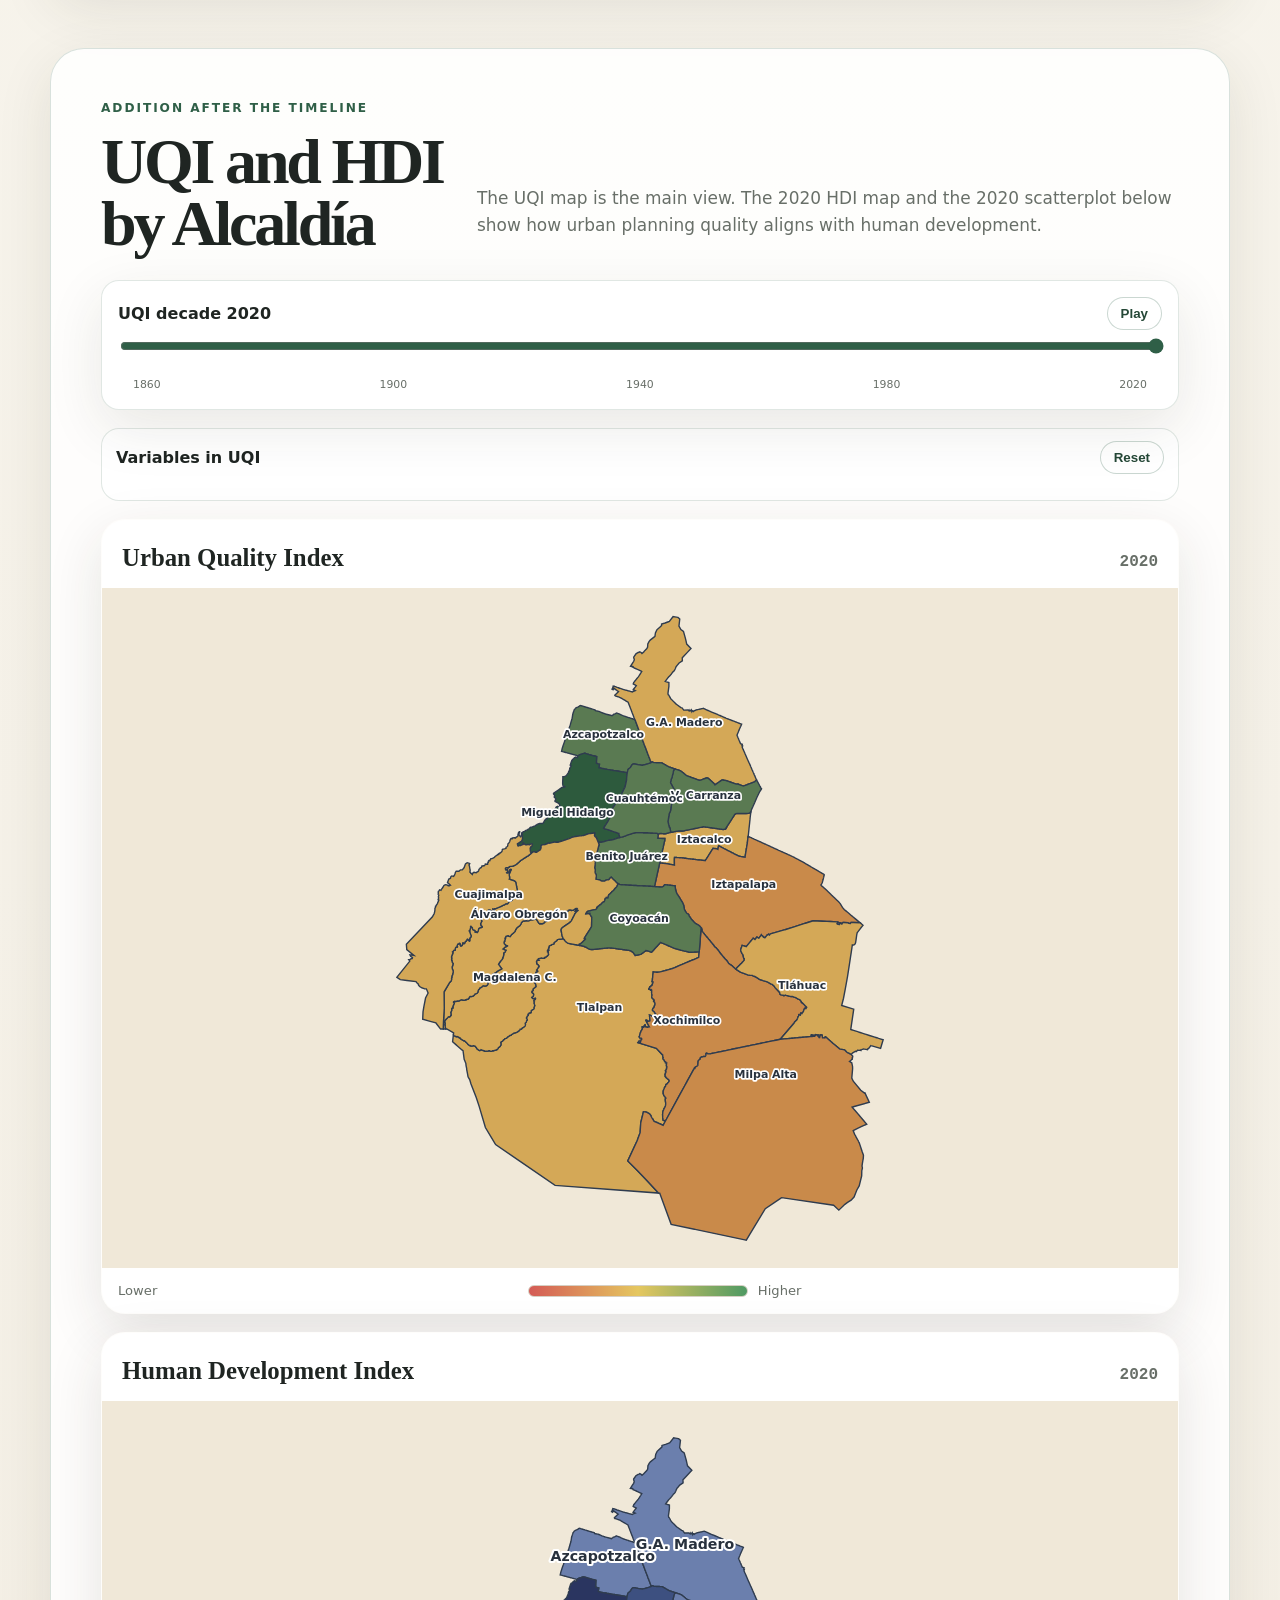
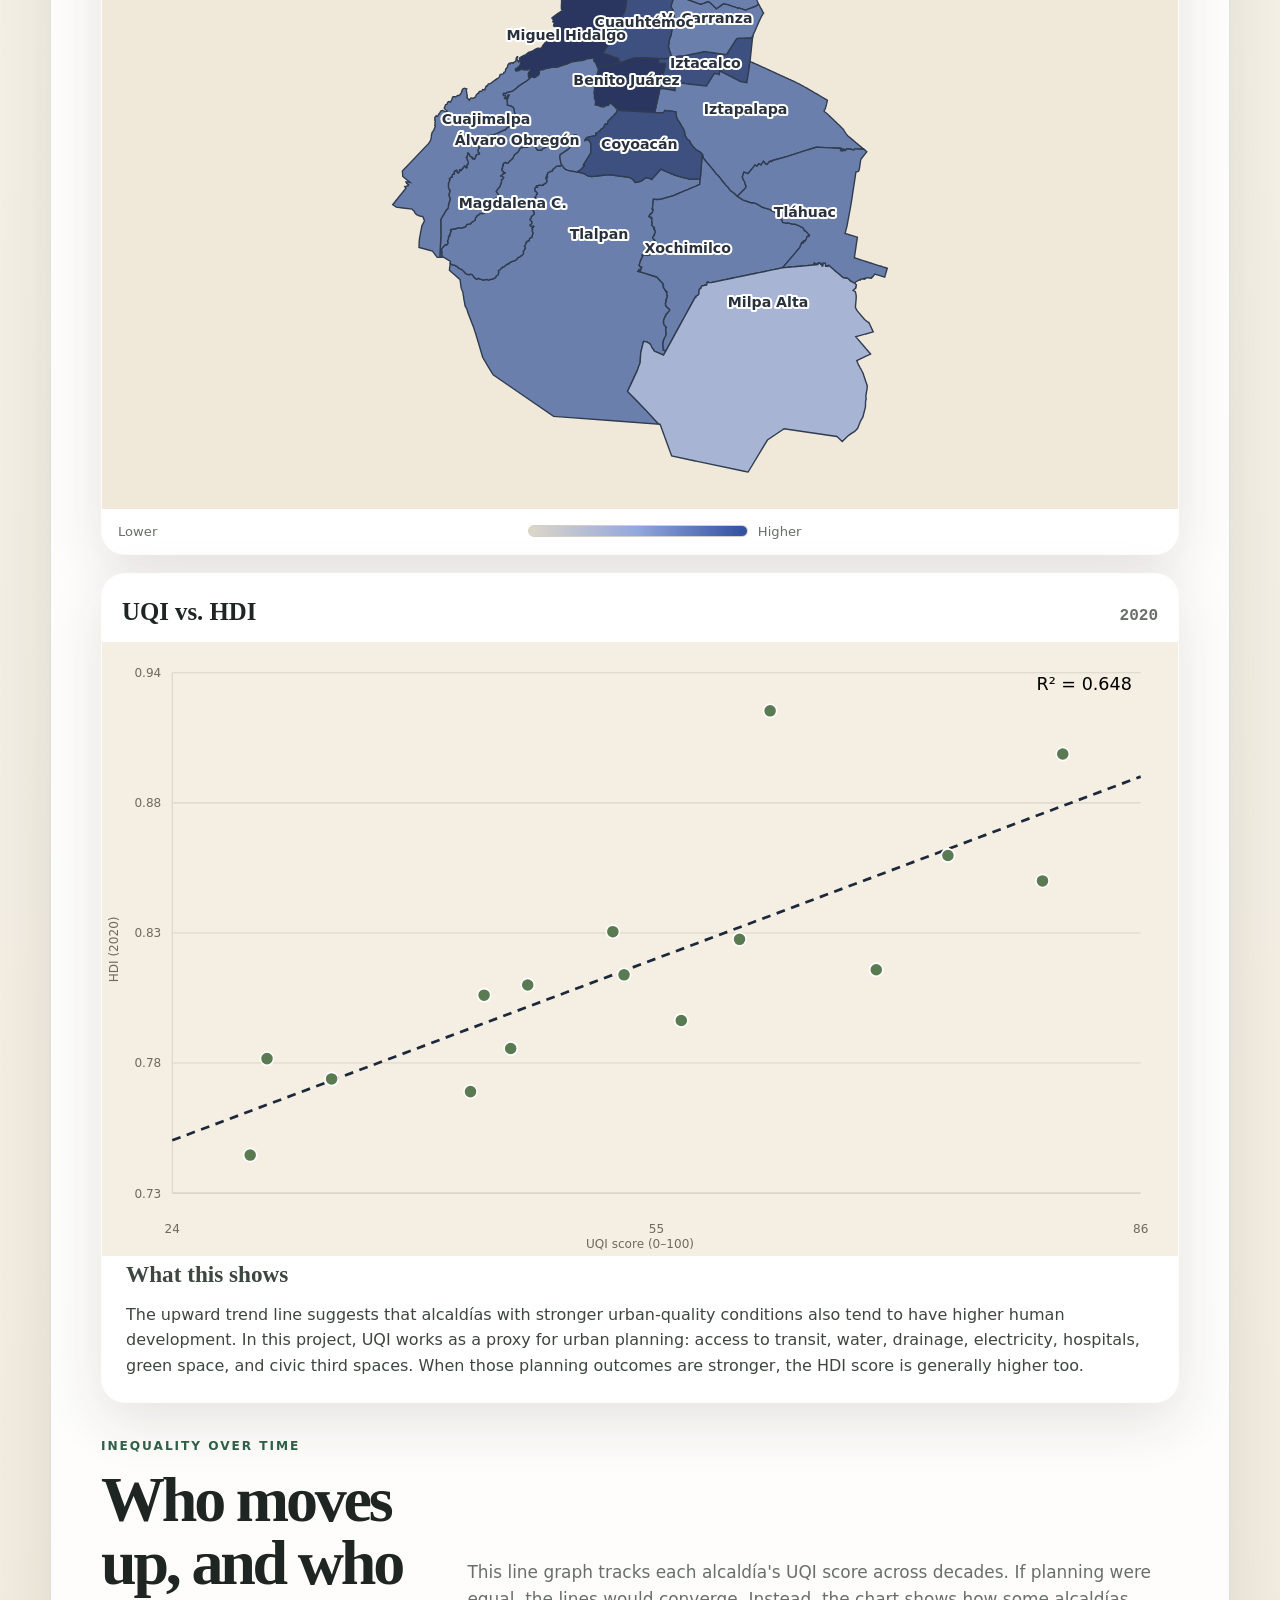
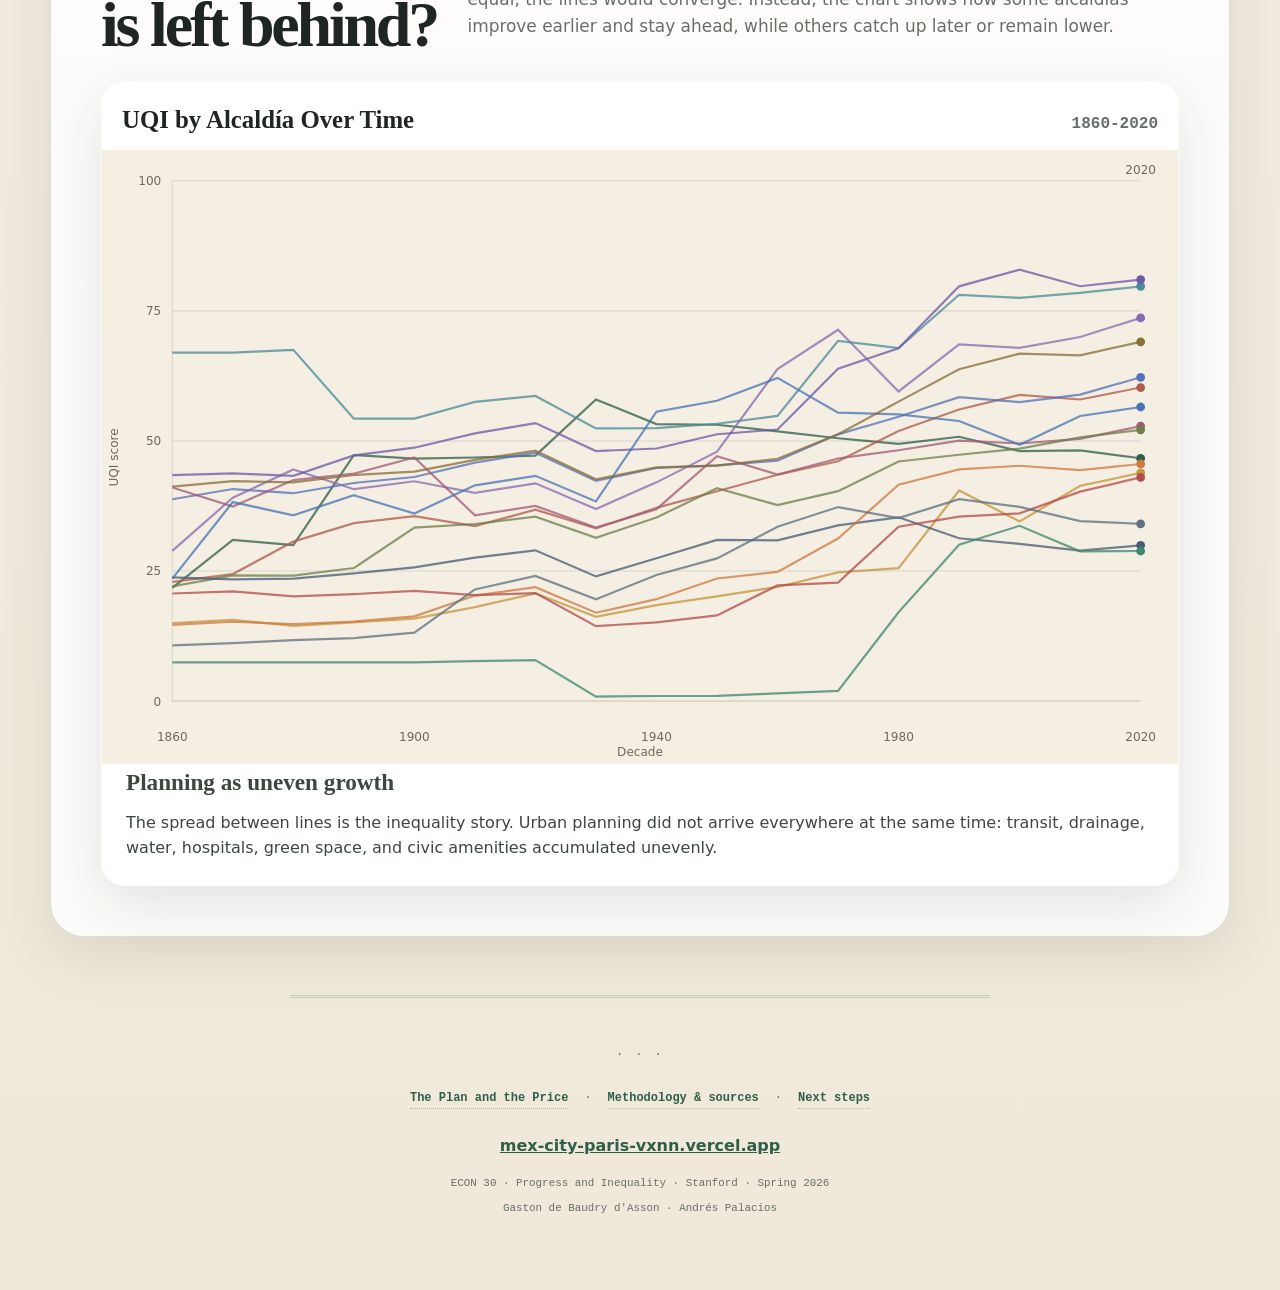
==== commit fd37641c: "update" ====
--- a/cdmx/index.html
+++ b/cdmx/index.html
@@ -109,6 +109,7 @@
       <span class="footer-nav-sep" aria-hidden="true">·</span>
       <a href="../next-steps.html">Next steps</a>
     </nav>
+    <p class="footer-project"><a href="https://mex-city-paris-vxnn.vercel.app">mex-city-paris-vxnn.vercel.app</a></p>
     <p class="footer-course">ECON 30 · Progress and Inequality · Stanford · Spring 2026</p>
     <p class="footer-authors">Gaston de Baudry d'Asson · Andrés Palacios</p>
   </footer>
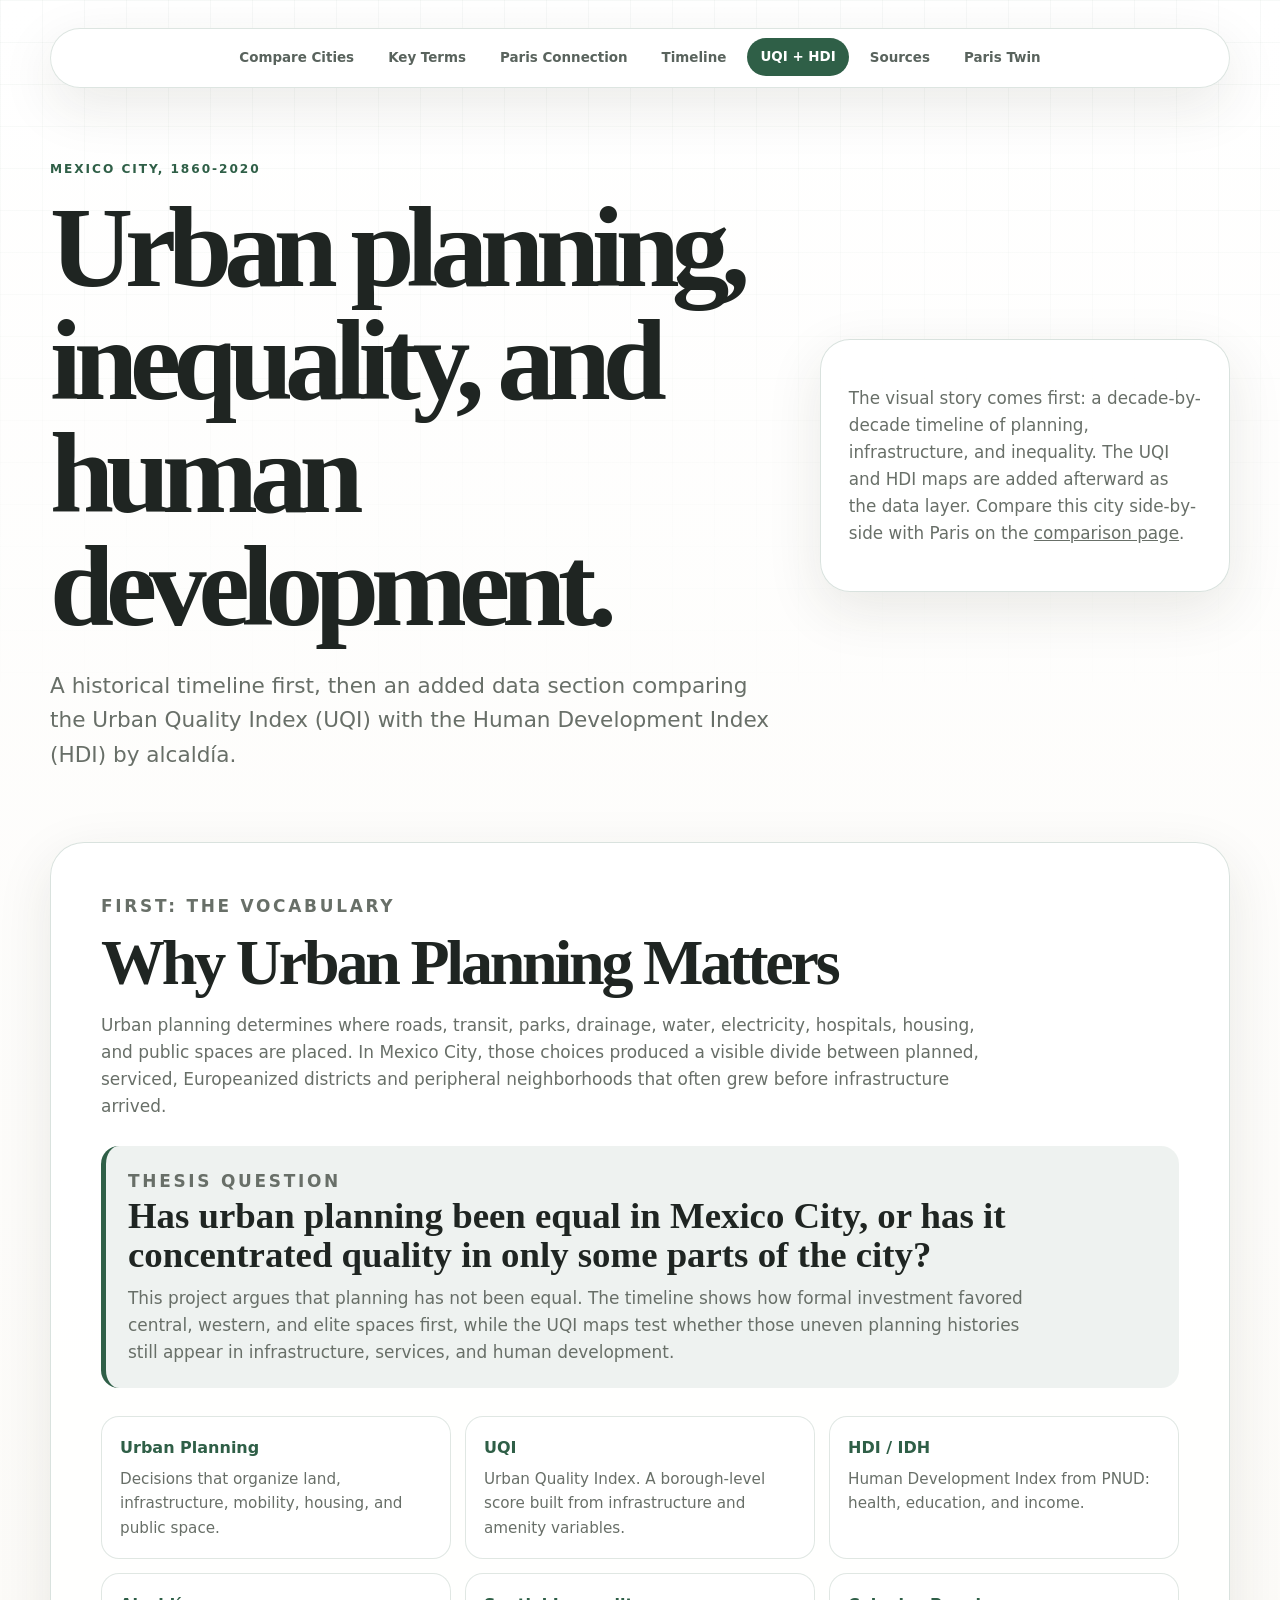
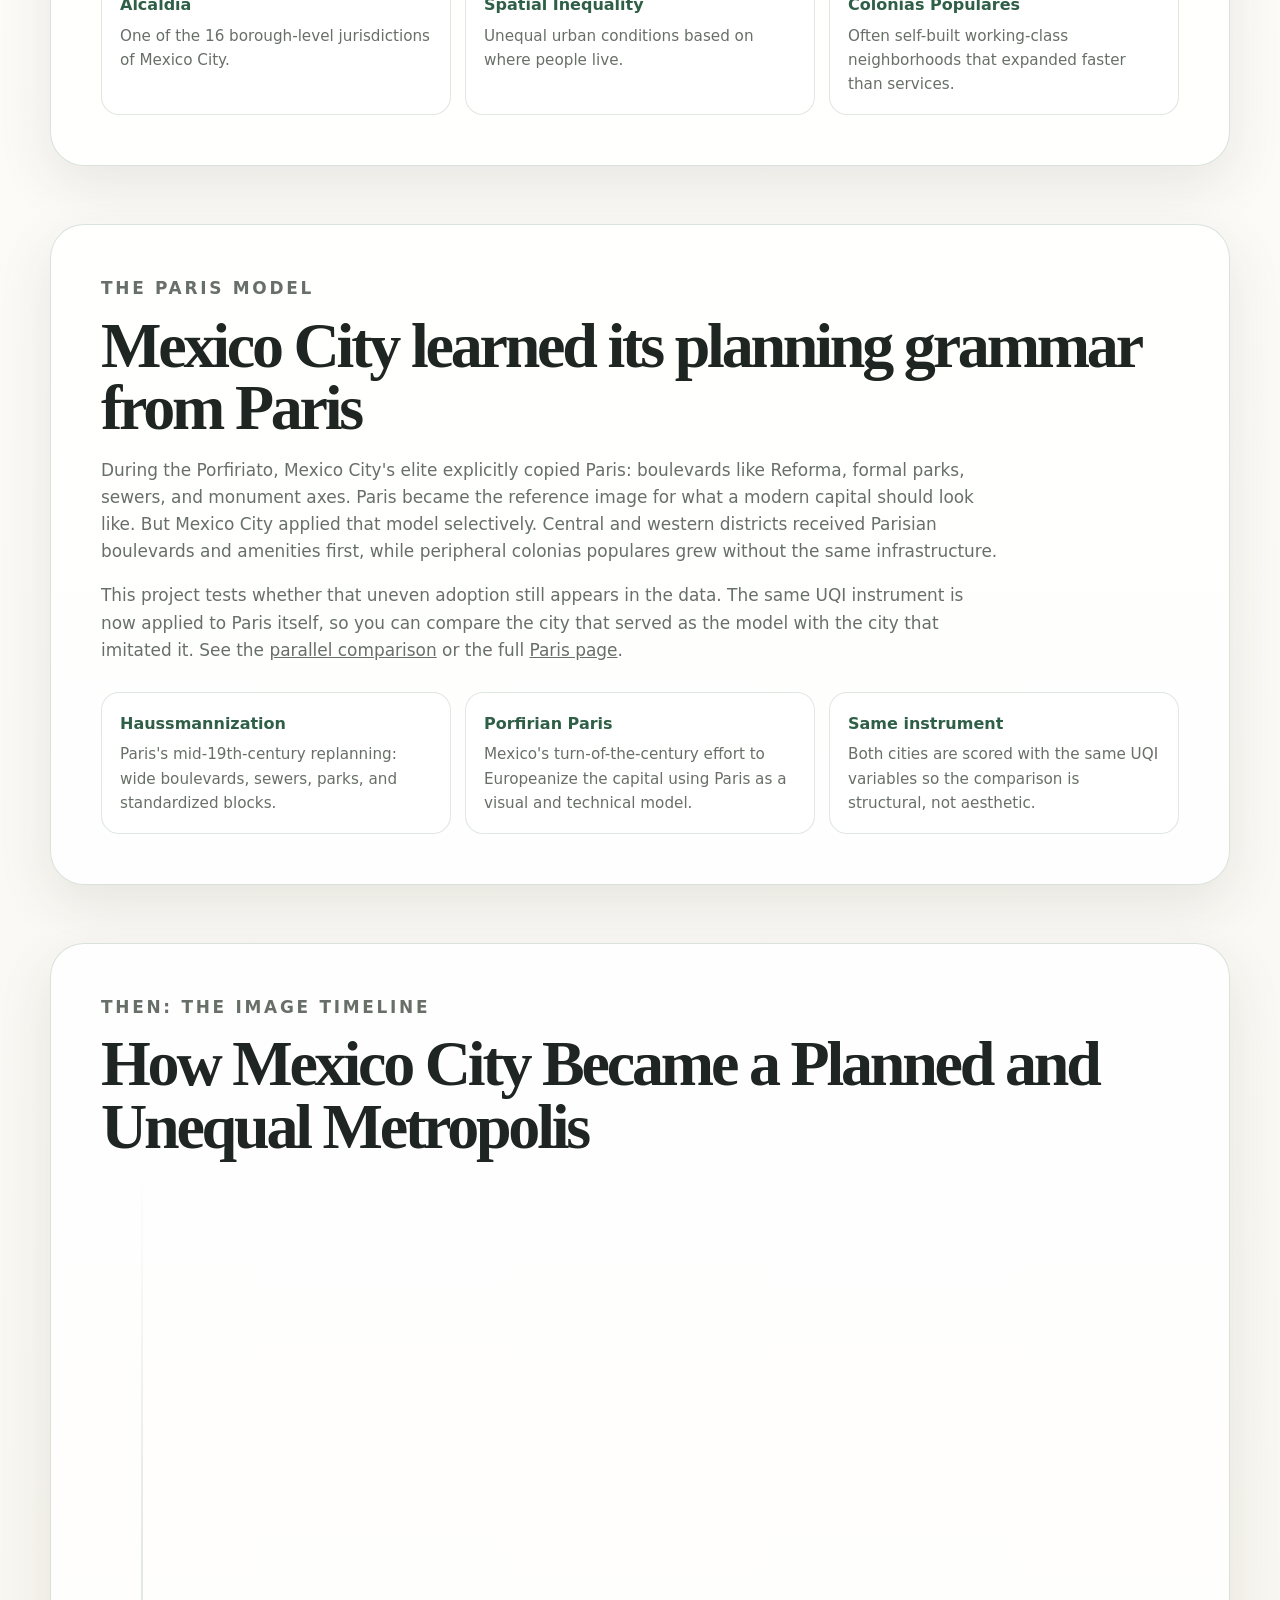
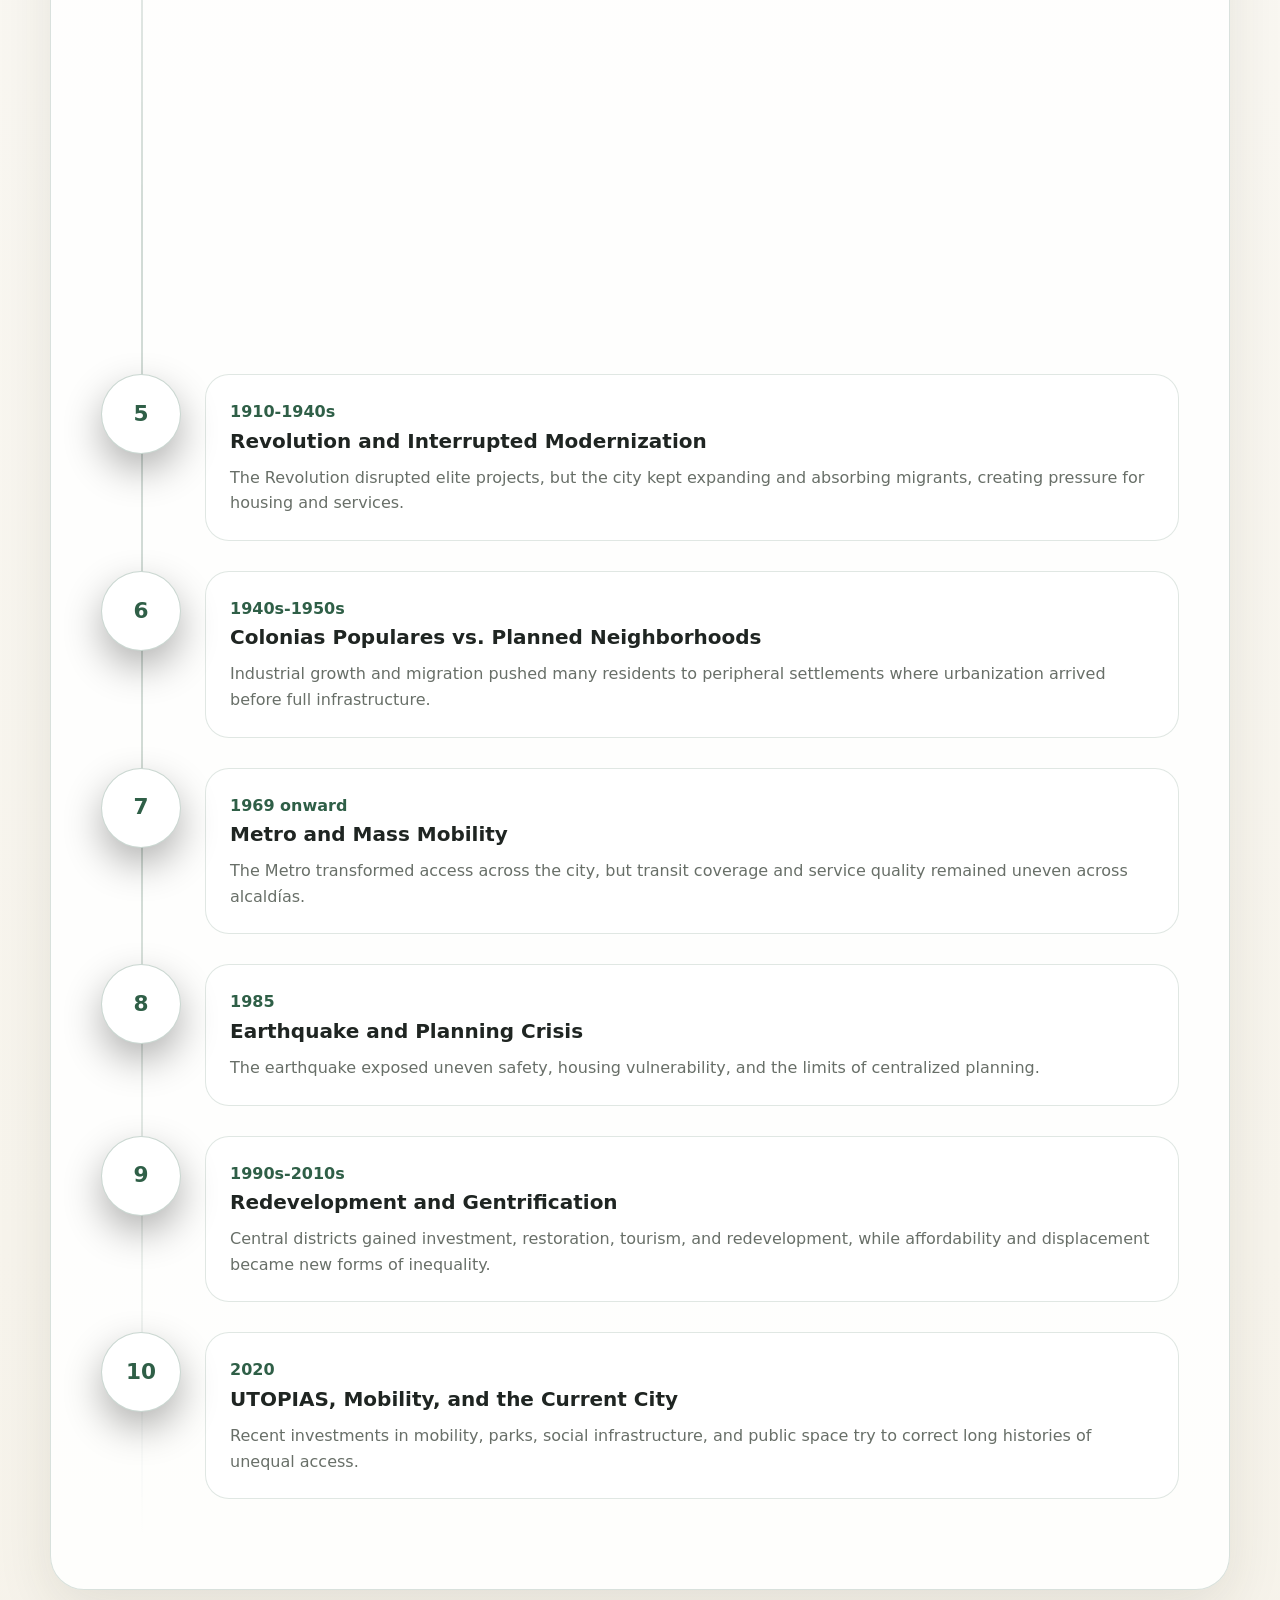
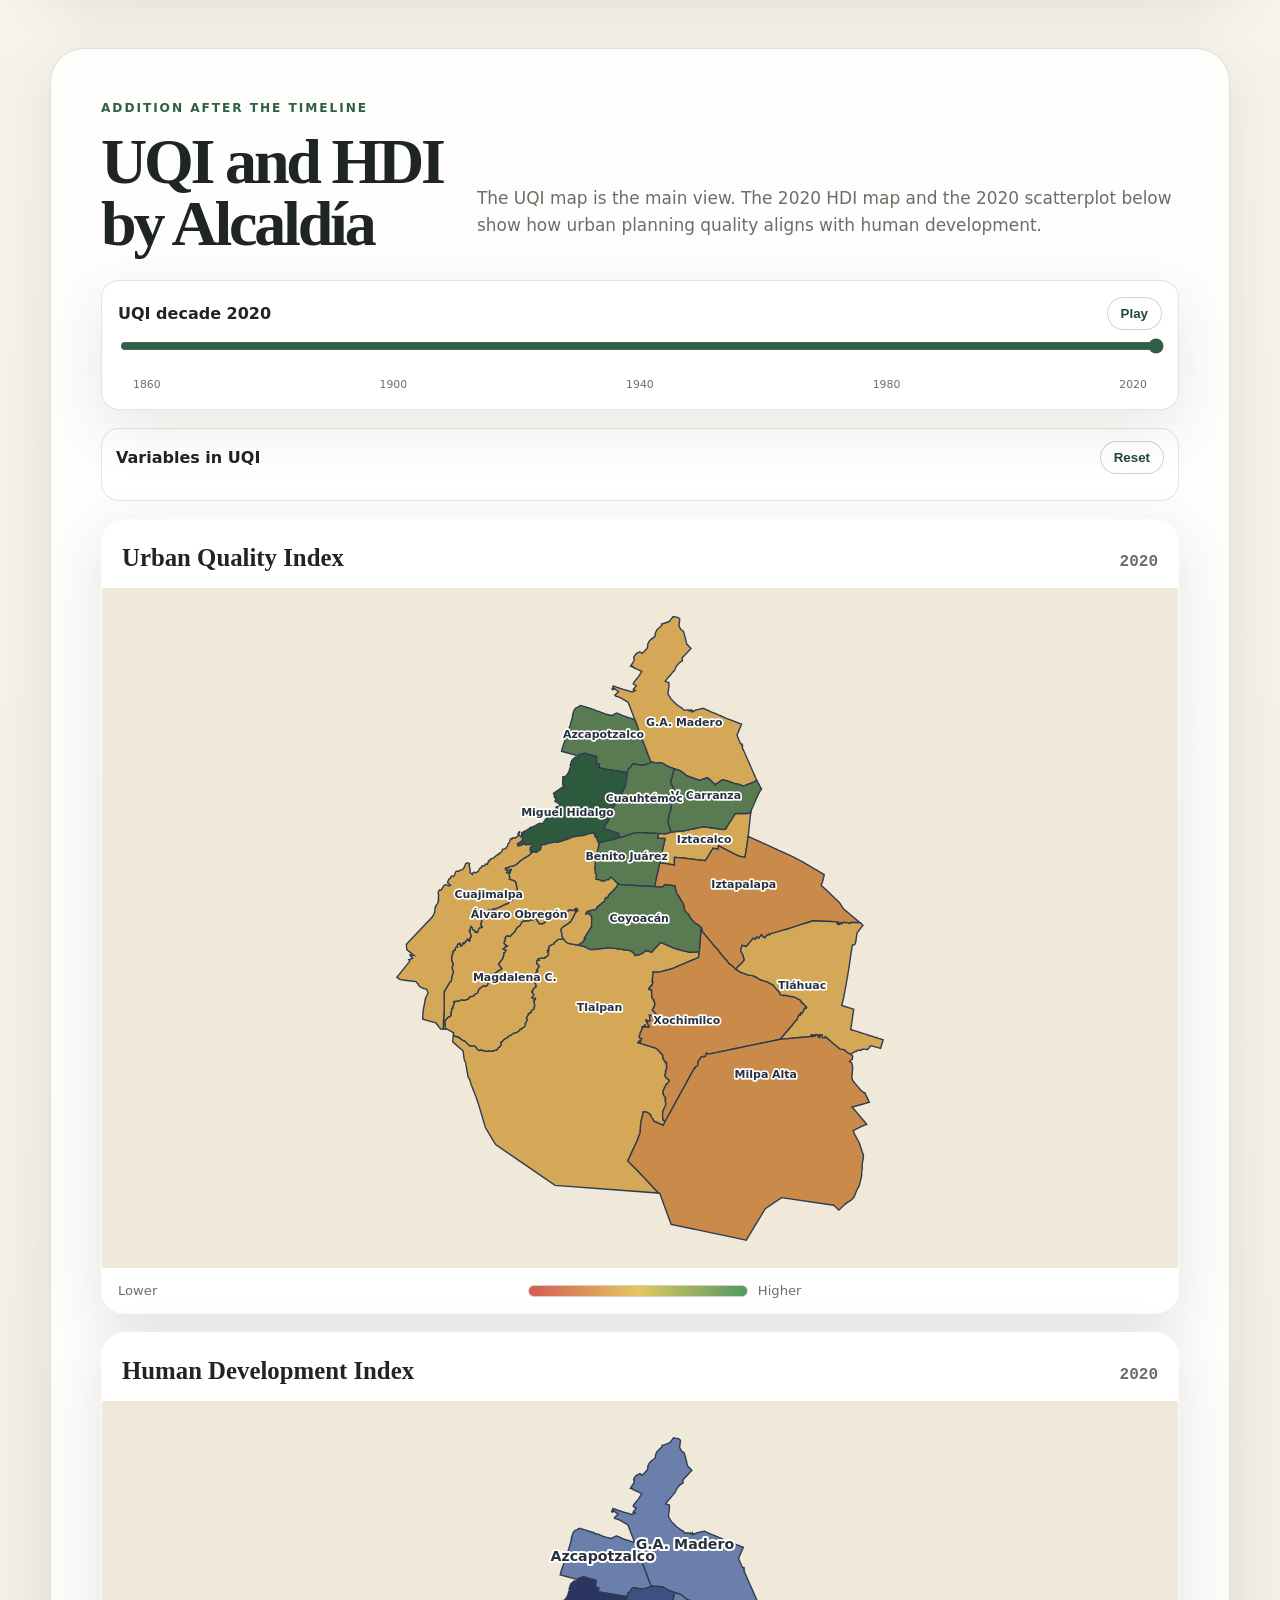
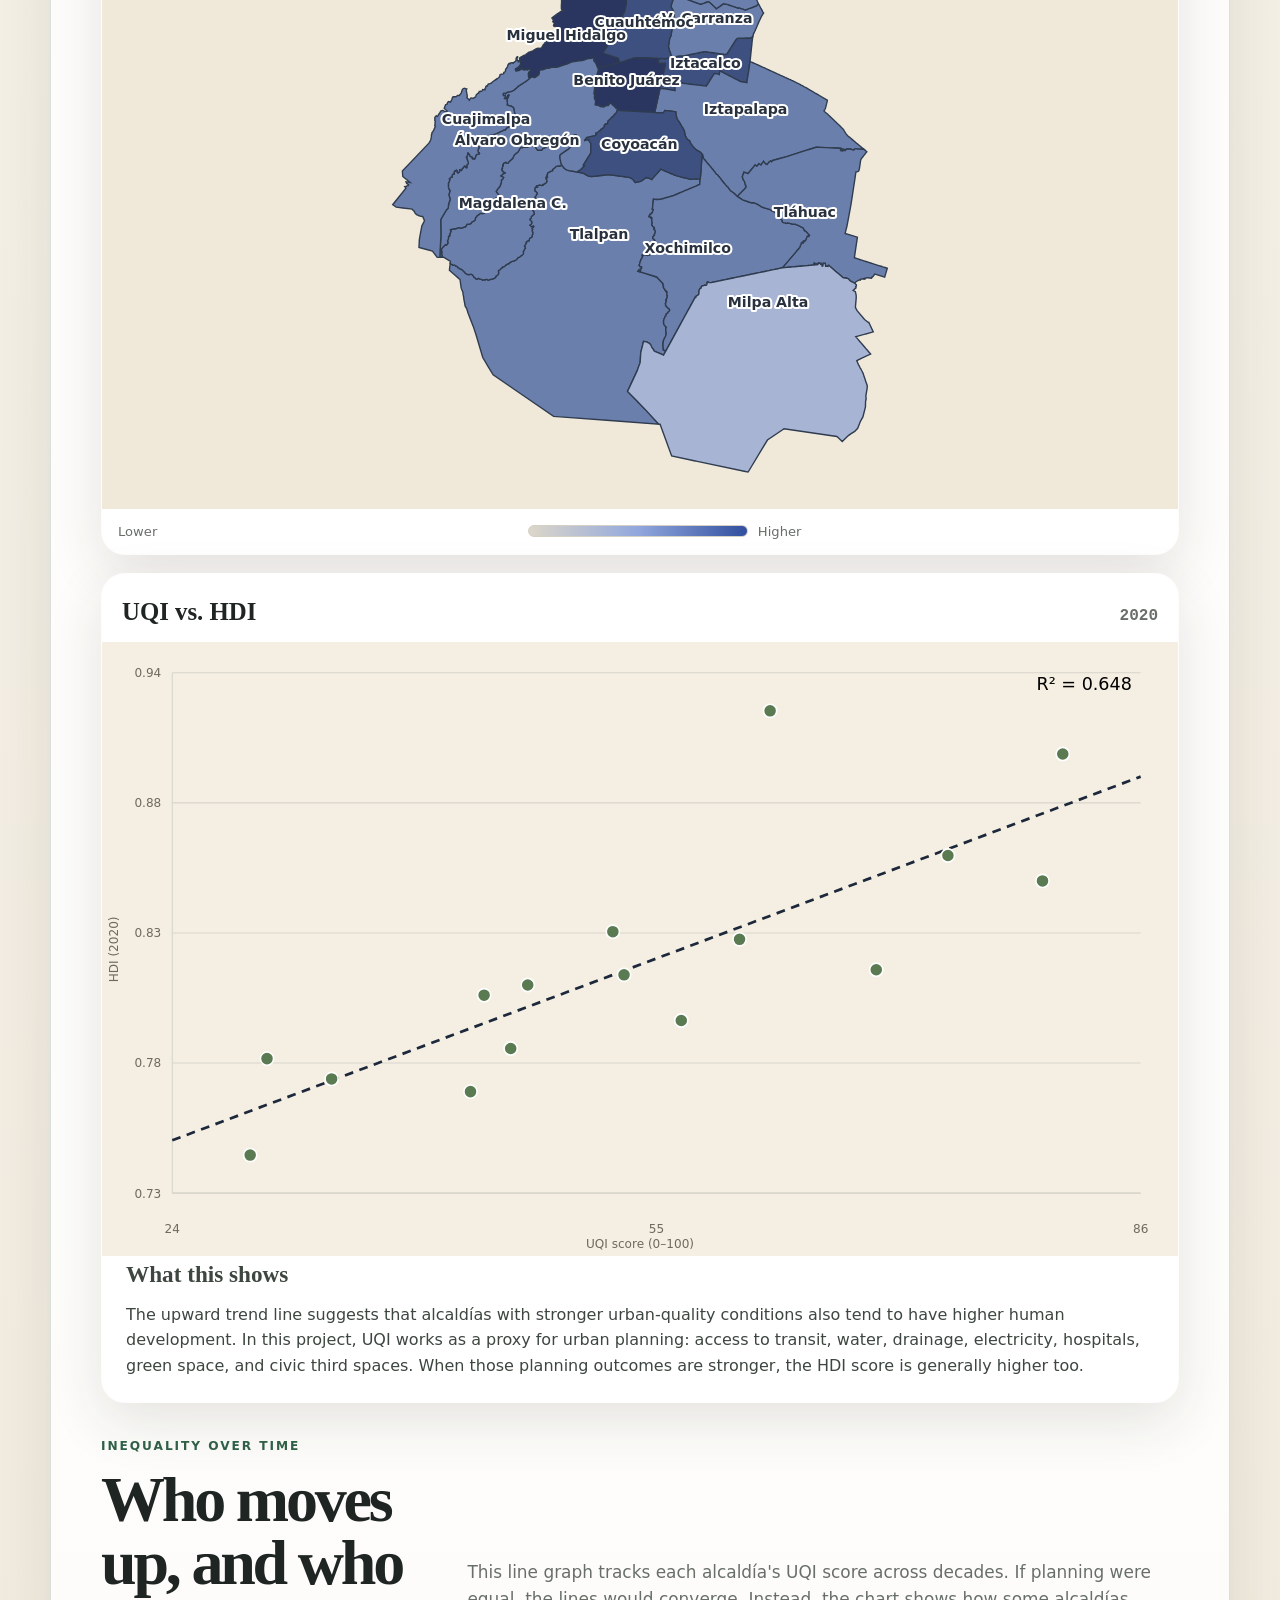
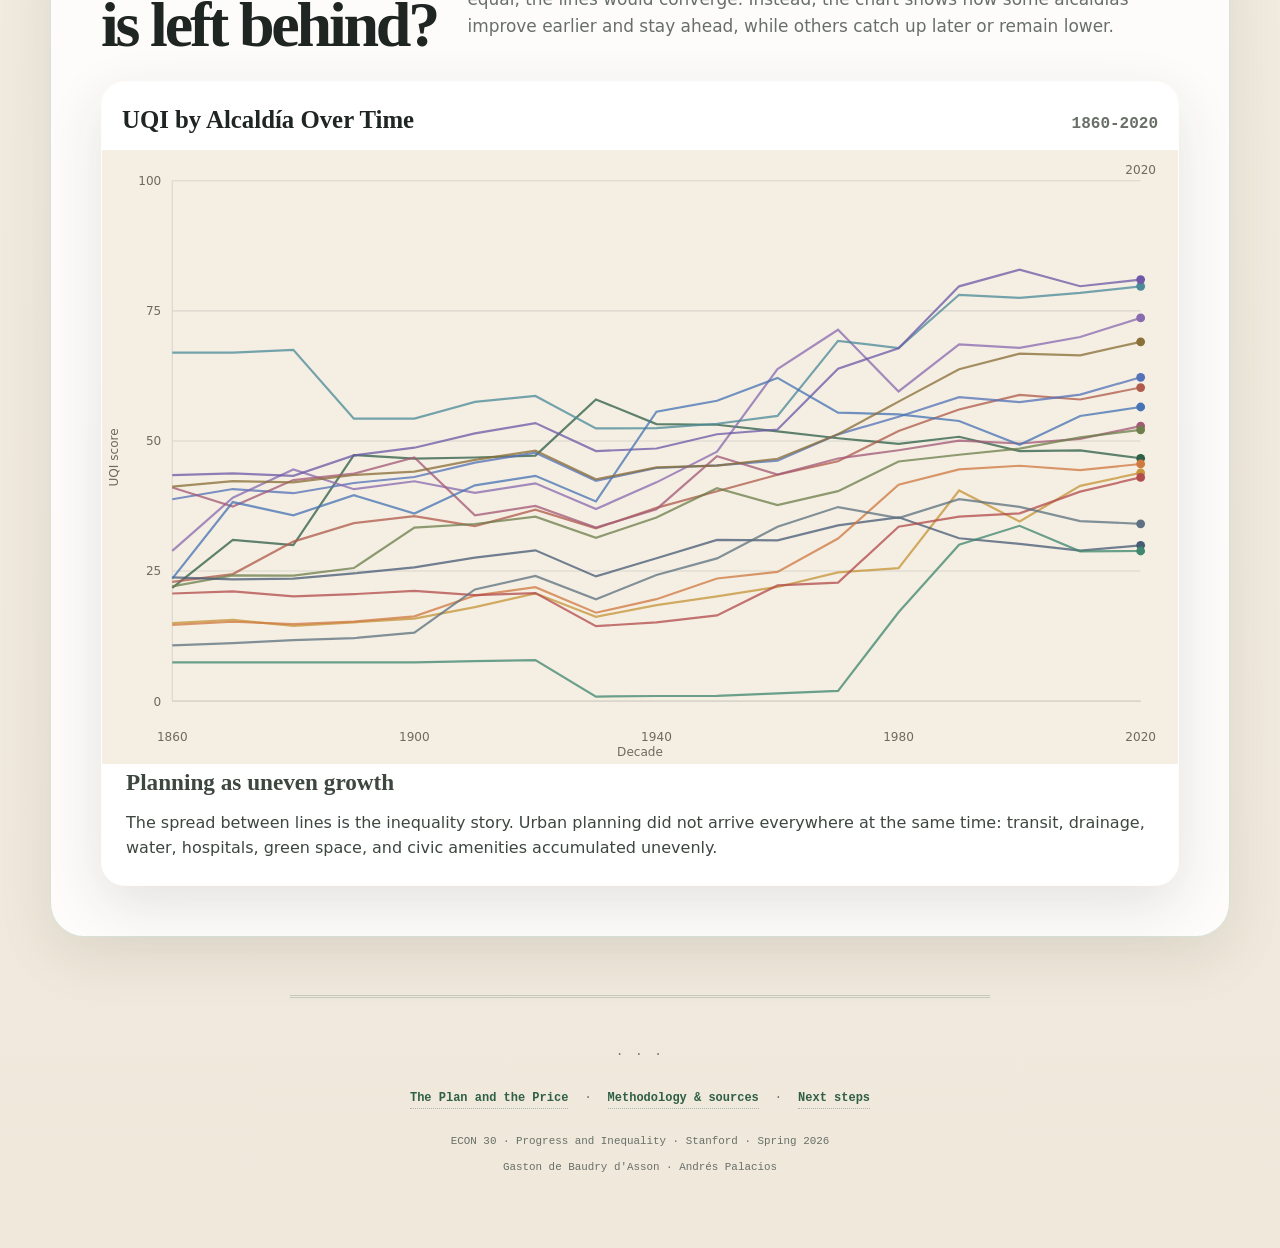
==== commit 5ae95f56: "update" ====
--- a/cdmx/index.html
+++ b/cdmx/index.html
@@ -109,7 +109,6 @@
       <span class="footer-nav-sep" aria-hidden="true">·</span>
       <a href="../next-steps.html">Next steps</a>
     </nav>
-    <p class="footer-project"><a href="https://mex-city-paris-vxnn.vercel.app">mex-city-paris-vxnn.vercel.app</a></p>
     <p class="footer-course">ECON 30 · Progress and Inequality · Stanford · Spring 2026</p>
     <p class="footer-authors">Gaston de Baudry d'Asson · Andrés Palacios</p>
   </footer>
